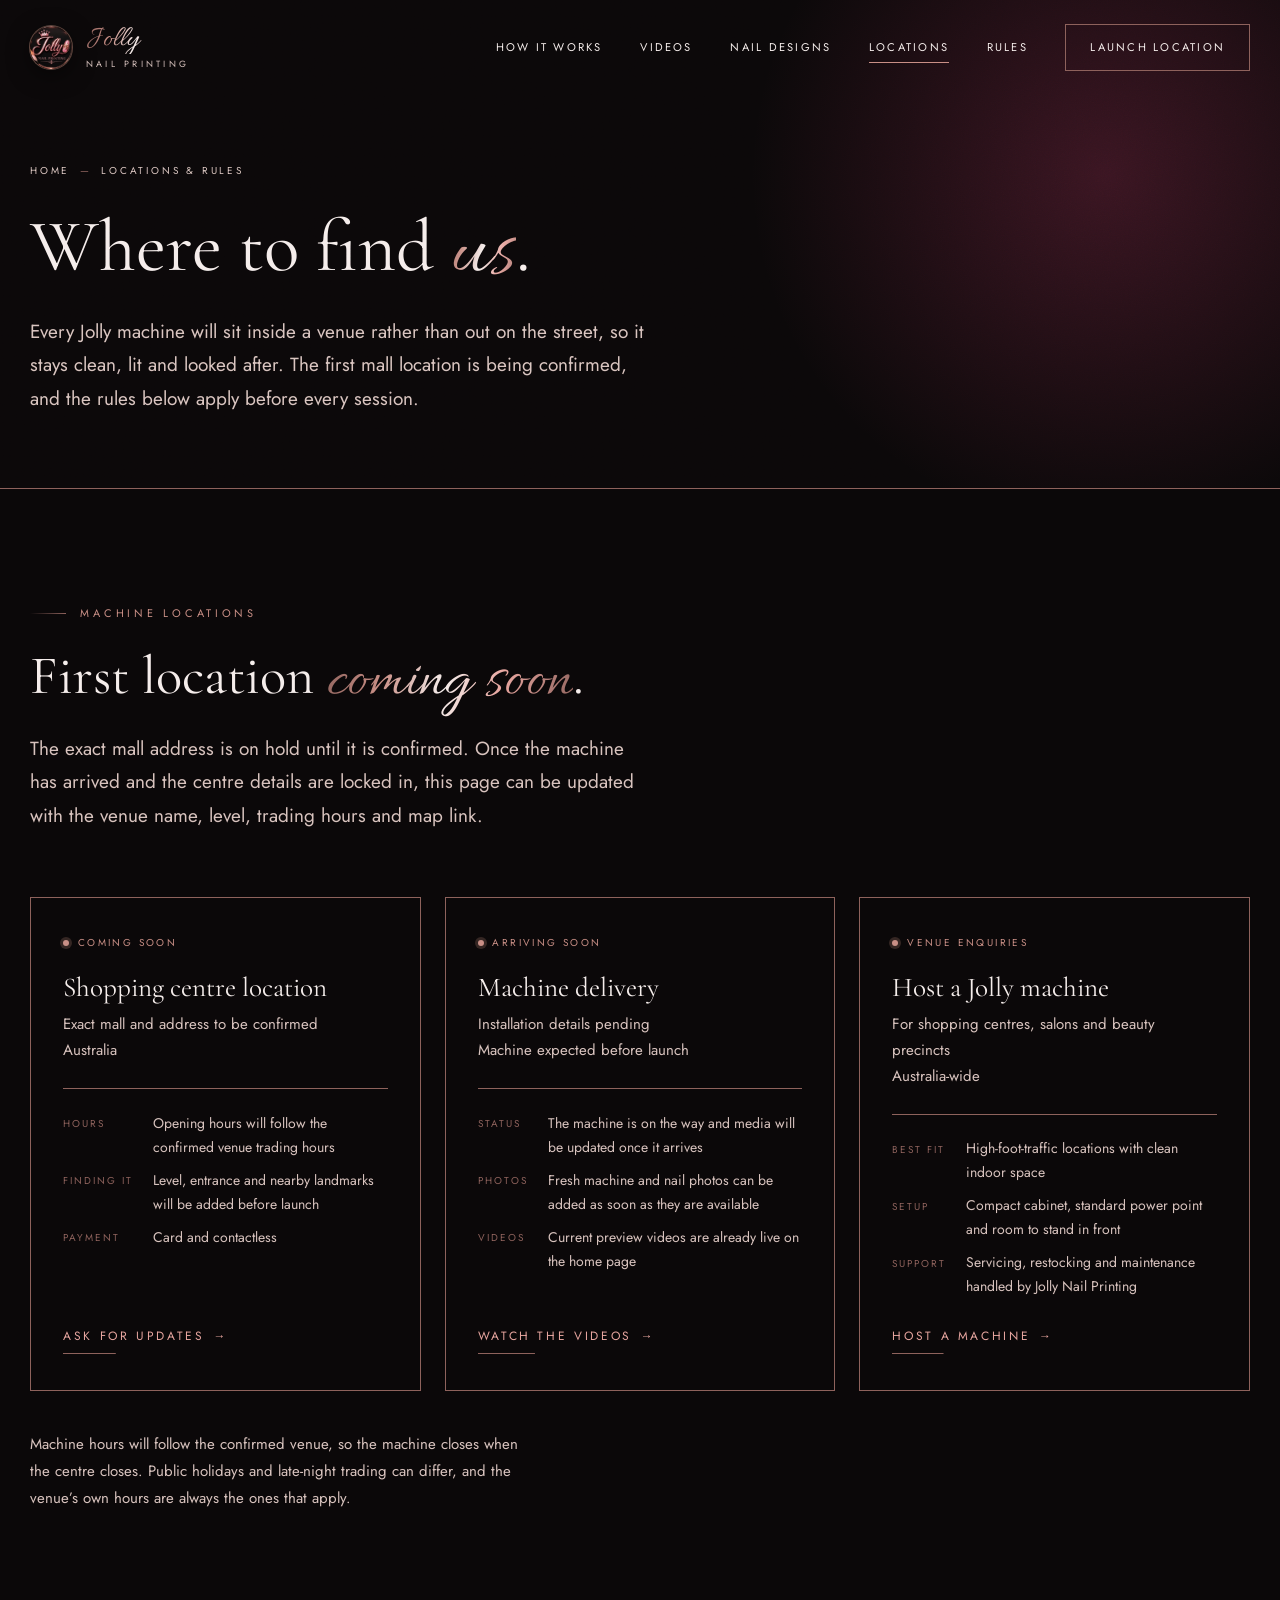
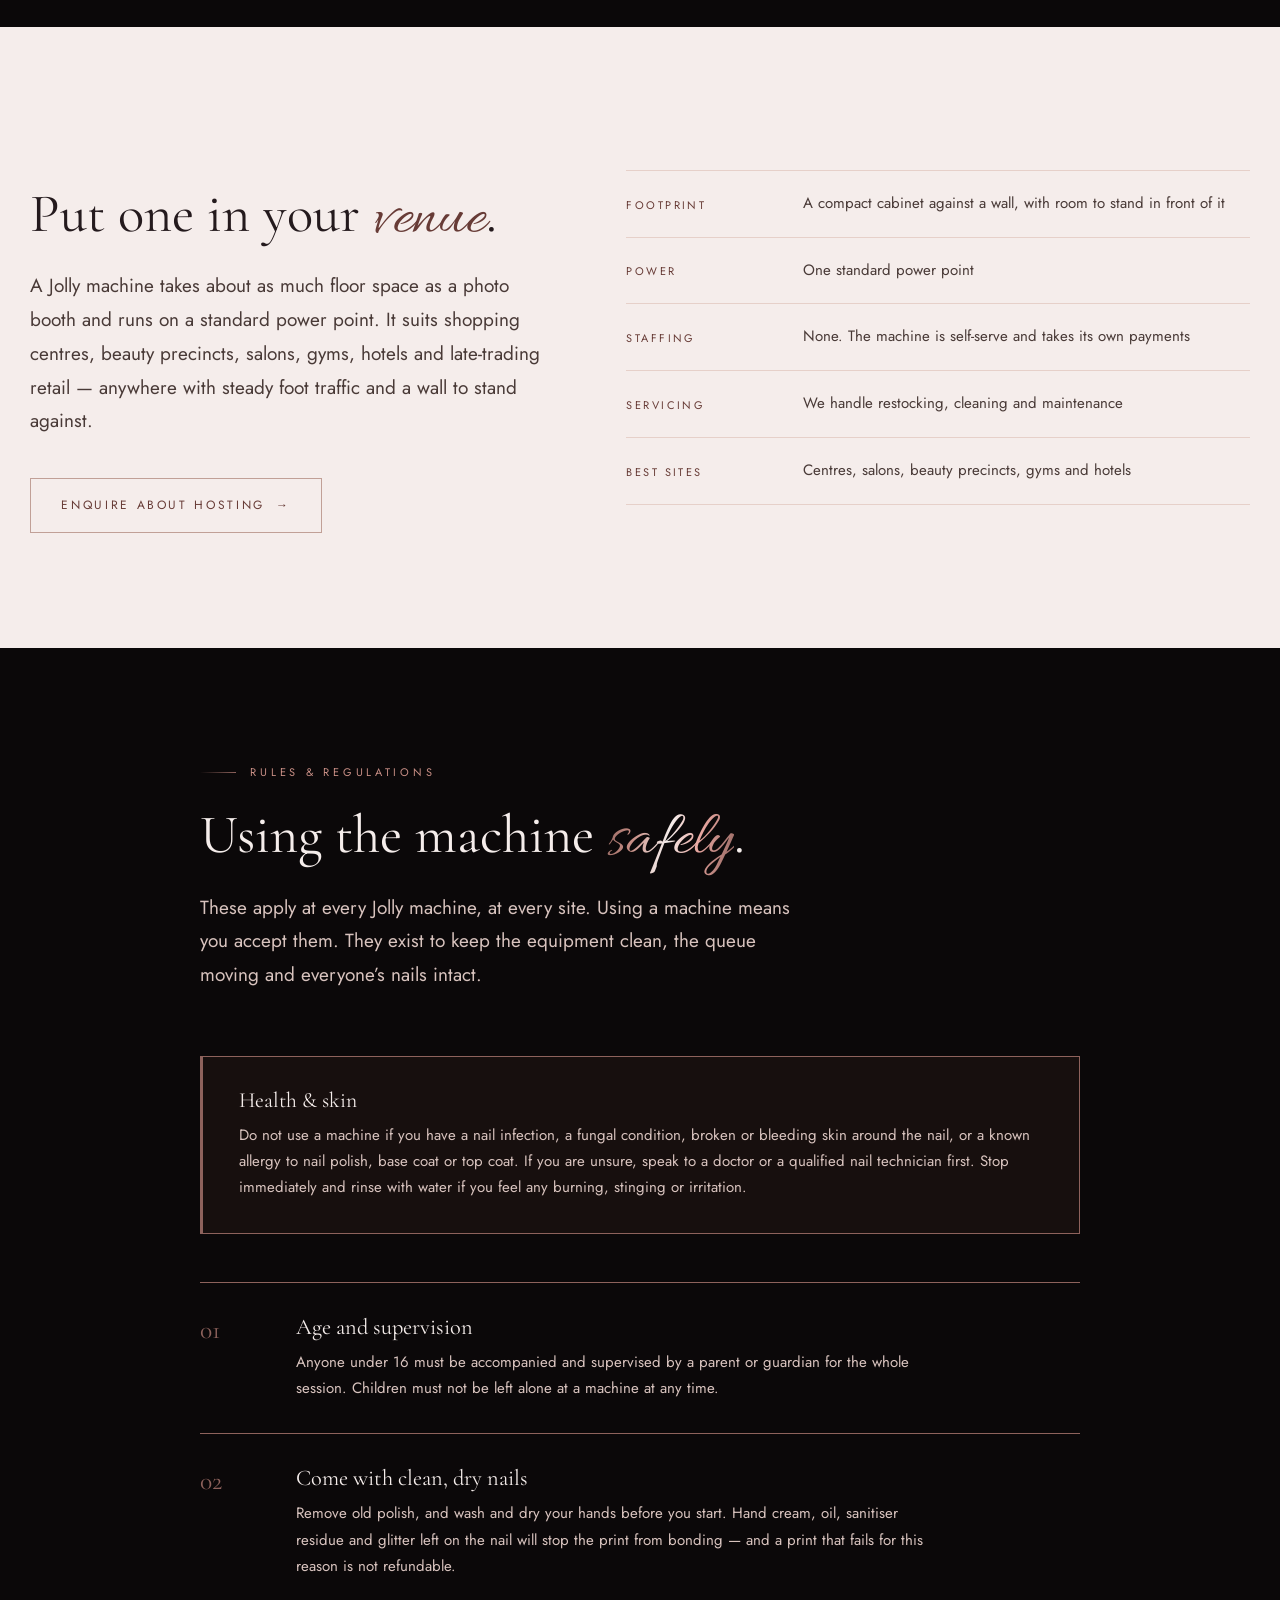
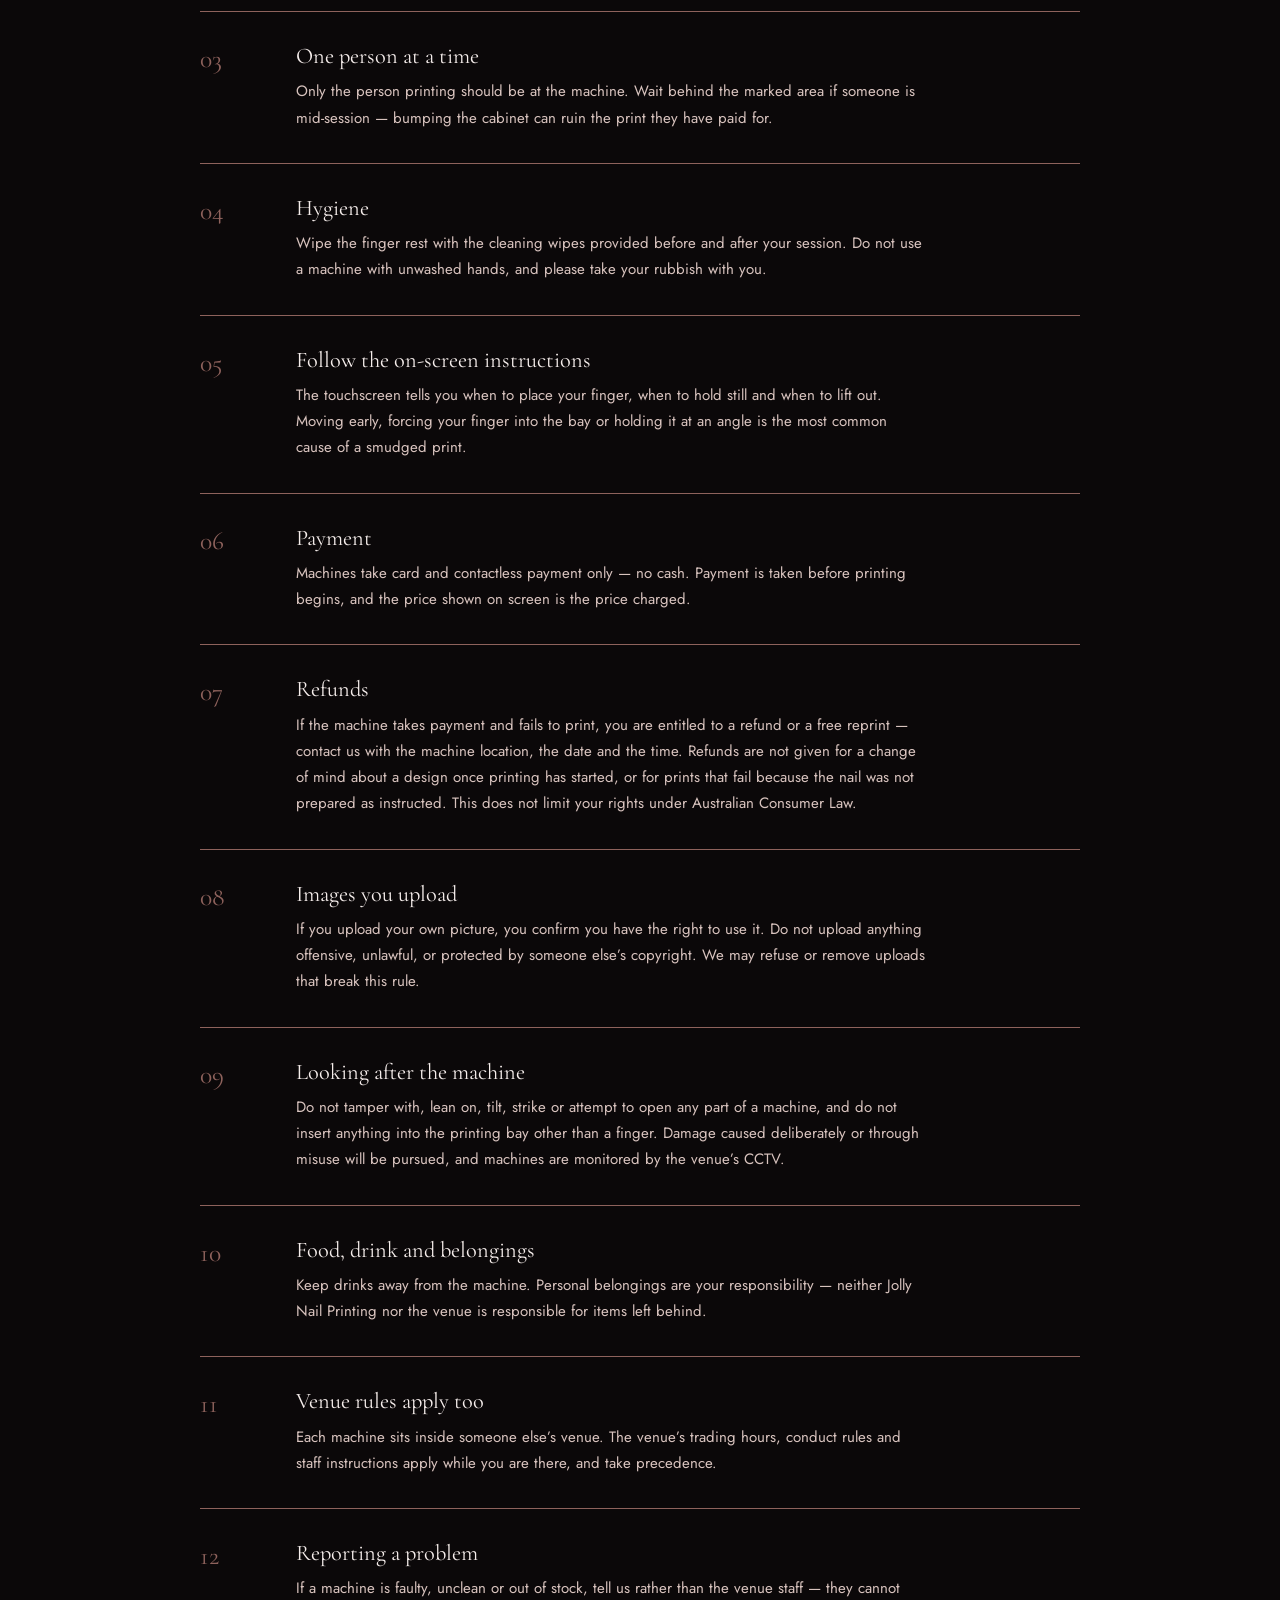
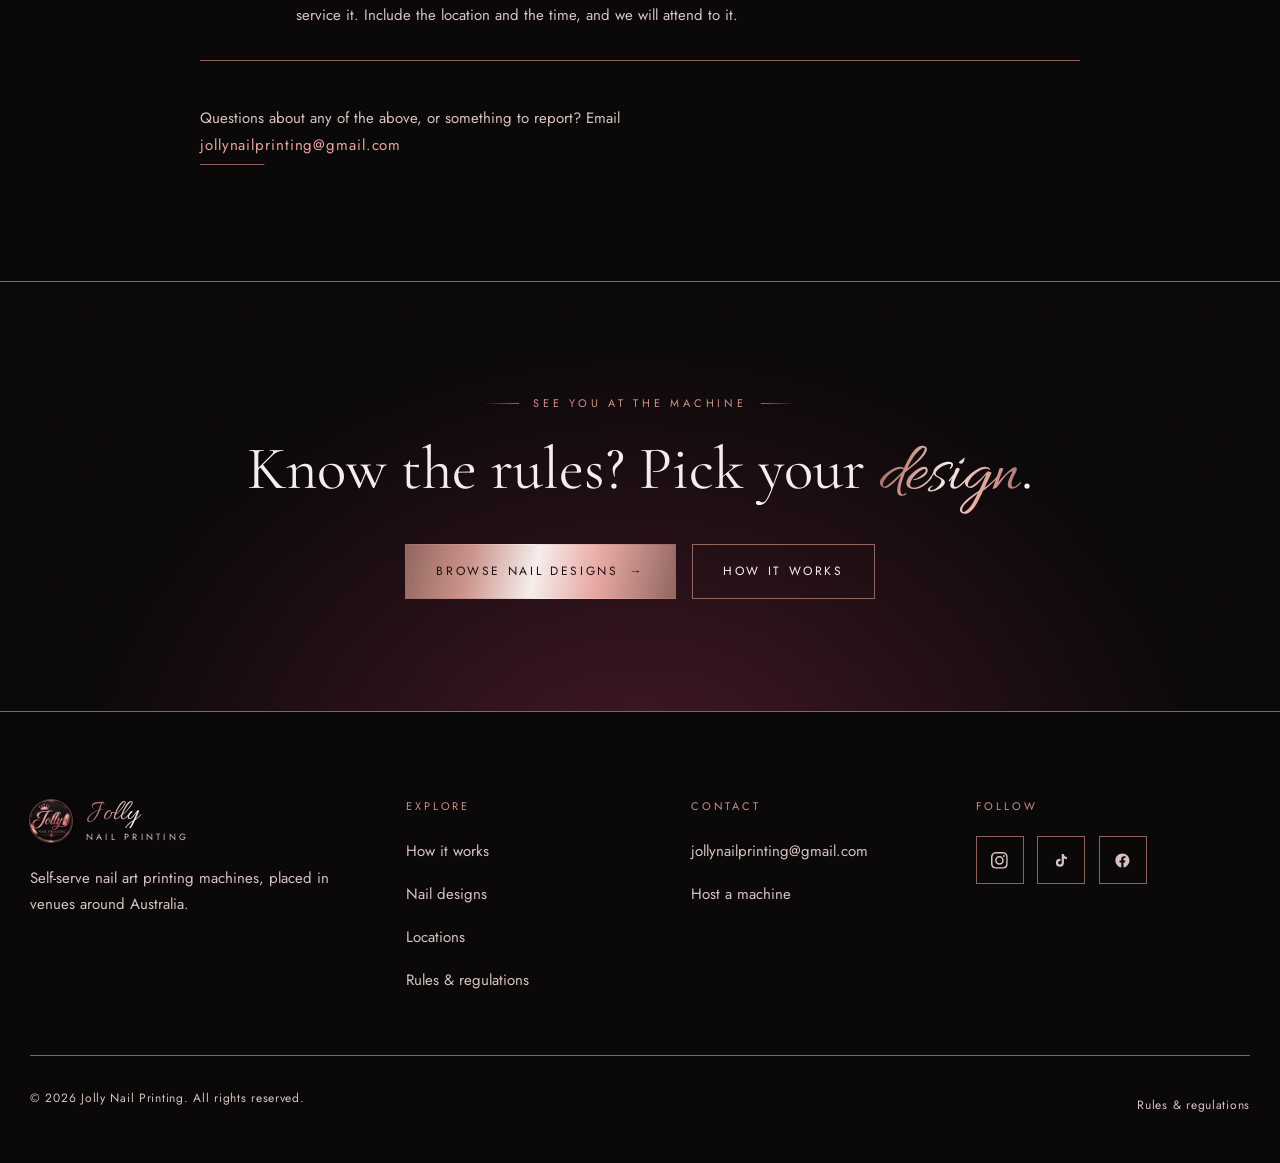
==== locations.html @ 6bbb818c "wewe" ====
<!DOCTYPE html>
<html lang="en-AU">
<head>
<meta charset="utf-8">
<meta name="viewport" content="width=device-width, initial-scale=1">
<title>Locations, Rules &amp; Regulations — Jolly Nail Printing</title>
<meta name="description" content="Where to find a Jolly Nail Printing machine, the trading hours at each site, how to put a machine in your venue, and the rules and regulations for using one.">
<link rel="canonical" href="https://jollynailprinting.com.au/locations.html">

<meta property="og:type" content="website">
<meta property="og:site_name" content="Jolly Nail Printing">
<meta property="og:title" content="Locations, Rules &amp; Regulations — Jolly Nail Printing">
<meta property="og:description" content="Follow the first Jolly Nail Printing machine launch, check location updates, and read the rules before your first session.">
<meta property="og:url" content="https://jollynailprinting.com.au/locations.html">
<meta property="og:image" content="https://jollynailprinting.com.au/assets/jolly-nail-printing-logo.jpg">
<meta name="twitter:card" content="summary_large_image">
<meta name="theme-color" content="#0b0809">

<link rel="icon" href="assets/favicon.png" type="image/png">
<link rel="apple-touch-icon" href="assets/icon-180.png">

<link rel="preconnect" href="https://fonts.googleapis.com">
<link rel="preconnect" href="https://fonts.gstatic.com" crossorigin>
<link href="https://fonts.googleapis.com/css2?family=Allura&family=Cormorant+Garamond:wght@300;400;500&family=Jost:wght@200;300;400&display=swap" rel="stylesheet">
<link rel="stylesheet" href="css/style.css">
</head>

<body>
<a class="skip" href="#main">Skip to content</a>

<svg width="0" height="0" style="position:absolute" aria-hidden="true" focusable="false">
  <symbol id="i-fb" viewBox="0 0 24 24"><path d="M22 12.06C22 6.5 17.52 2 12 2S2 6.5 2 12.06c0 5 3.66 9.15 8.44 9.94v-7.03H7.9v-2.9h2.54V9.85c0-2.52 1.5-3.91 3.77-3.91 1.09 0 2.24.2 2.24.2v2.46h-1.26c-1.24 0-1.63.78-1.63 1.57v1.89h2.78l-.45 2.9h-2.33V22c4.78-.79 8.44-4.93 8.44-9.94z"/></symbol>
  <symbol id="i-ig" viewBox="0 0 24 24"><path d="M12 2.16c3.2 0 3.58.01 4.85.07 1.17.05 1.8.25 2.23.41.56.22.96.48 1.38.9.42.42.68.82.9 1.38.16.43.36 1.06.41 2.23.06 1.27.07 1.65.07 4.85s-.01 3.58-.07 4.85c-.05 1.17-.25 1.8-.41 2.23-.22.56-.48.96-.9 1.38-.42.42-.82.68-1.38.9-.43.16-1.06.36-2.23.41-1.27.06-1.65.07-4.85.07s-3.58-.01-4.85-.07c-1.17-.05-1.8-.25-2.23-.41-.56-.22-.96-.48-1.38-.9-.42-.42-.68-.82-.9-1.38-.16-.43-.36-1.06-.41-2.23C2.17 15.58 2.16 15.2 2.16 12s.01-3.58.07-4.85c.05-1.17.25-1.8.41-2.23.22-.56.48-.96.9-1.38.42-.42.82-.68 1.38-.9.43-.16 1.06-.36 2.23-.41C8.42 2.17 8.8 2.16 12 2.16M12 0C8.74 0 8.33.01 7.05.07c-1.27.06-2.15.26-2.91.56-.79.3-1.46.72-2.12 1.39C1.35 2.68.93 3.35.63 4.14.33 4.9.13 5.78.07 7.05.01 8.33 0 8.74 0 12s.01 3.67.07 4.95c.06 1.27.26 2.15.56 2.91.3.79.72 1.46 1.39 2.12.66.66 1.33 1.08 2.12 1.39.76.3 1.64.5 2.91.56C8.33 23.99 8.74 24 12 24s3.67-.01 4.95-.07c1.27-.06 2.15-.26 2.91-.56.79-.3 1.46-.72 2.12-1.39.66-.66 1.08-1.33 1.39-2.12.3-.76.5-1.64.56-2.91.06-1.28.07-1.69.07-4.95s-.01-3.67-.07-4.95c-.06-1.27-.26-2.15-.56-2.91-.31-.79-.73-1.46-1.39-2.12-.66-.66-1.33-1.08-2.12-1.39-.76-.3-1.64-.5-2.91-.56C15.67.01 15.26 0 12 0z"/><path d="M12 5.84A6.16 6.16 0 1 0 18.16 12 6.16 6.16 0 0 0 12 5.84zM12 16a4 4 0 1 1 4-4 4 4 0 0 1-4 4z"/><circle cx="18.41" cy="5.59" r="1.44"/></symbol>
  <symbol id="i-tt" viewBox="0 0 24 24"><path d="M16.6 5.82A4.28 4.28 0 0 1 15.54 3h-3.09v12.4a2.59 2.59 0 1 1-2.59-2.68c.27 0 .53.04.77.12v-3.2a5.8 5.8 0 0 0-.77-.05 5.75 5.75 0 1 0 5.75 5.75V9.01a7.35 7.35 0 0 0 4.3 1.38V7.3a4.29 4.29 0 0 1-3.31-1.48z"/></symbol>
</svg>

<header class="site-header">
  <div class="shell">
    <a class="wordmark" href="index.html" aria-label="Jolly Nail Printing — home">
      <img class="wordmark__badge" src="assets/logo-badge.png" alt="" width="64" height="64">
      <span class="wordmark__type">
        <span class="wordmark__name">Jolly</span>
        <span class="wordmark__sub">Nail Printing</span>
      </span>
    </a>

    <button class="nav-toggle" type="button" aria-label="Menu" aria-expanded="false" aria-controls="primary-nav">
      <span></span>
    </button>

    <nav class="nav" id="primary-nav" aria-label="Primary">
      <a href="index.html#how-it-works">How It Works</a>
      <a href="index.html#videos">Videos</a>
      <a href="nails.html">Nail Designs</a>
      <a href="locations.html" aria-current="page">Locations</a>
      <a href="locations.html#rules">Rules</a>
      <a class="btn" href="#machines"><span>Launch location</span></a>
    </nav>
  </div>
</header>

<main id="main">

  <section class="page-head grain">
    <div class="shell">
      <p class="crumbs" data-reveal><a href="index.html">Home</a><span>&mdash;</span>Locations &amp; rules</p>
      <h1 data-reveal>Where to find <em>us</em>.</h1>
      <p class="lede" data-reveal>
        Every Jolly machine will sit inside a venue rather than out on the street, so it stays
        clean, lit and looked after. The first mall location is being confirmed, and the rules
        below apply before every session.
      </p>
    </div>
  </section>

  <!-- ========================================================== machines -->
  <section class="section" id="machines">
    <div class="shell">
      <div class="section__head" data-reveal>
        <p class="eyebrow">Machine locations</p>
        <h2 class="section__title">First location <em>coming soon</em>.</h2>
        <p class="lede">
          The exact mall address is on hold until it is confirmed. Once the machine has arrived
          and the centre details are locked in, this page can be updated with the venue name,
          level, trading hours and map link.
        </p>
      </div>

      <div class="venues" data-reveal-group>

        <article class="venue" data-reveal>
          <span class="venue__status venue__status--soon">Coming soon</span>
          <h3>Shopping centre location</h3>
          <address>Exact mall and address to be confirmed<br>Australia</address>
          <dl>
            <dt>Hours</dt><dd>Opening hours will follow the confirmed venue trading hours</dd>
            <dt>Finding it</dt><dd>Level, entrance and nearby landmarks will be added before launch</dd>
            <dt>Payment</dt><dd>Card and contactless</dd>
          </dl>
          <a class="link" href="mailto:jollynailprinting@gmail.com?subject=Jolly%20Nail%20Printing%20location%20updates">
            <span>Ask for updates</span> <span class="btn-arrow" aria-hidden="true">&rarr;</span>
          </a>
        </article>

        <article class="venue" data-reveal>
          <span class="venue__status venue__status--soon">Arriving soon</span>
          <h3>Machine delivery</h3>
          <address>Installation details pending<br>Machine expected before launch</address>
          <dl>
            <dt>Status</dt><dd>The machine is on the way and media will be updated once it arrives</dd>
            <dt>Photos</dt><dd>Fresh machine and nail photos can be added as soon as they are available</dd>
            <dt>Videos</dt><dd>Current preview videos are already live on the home page</dd>
          </dl>
          <a class="link" href="index.html#videos">
            <span>Watch the videos</span> <span class="btn-arrow" aria-hidden="true">&rarr;</span>
          </a>
        </article>

        <article class="venue" data-reveal>
          <span class="venue__status venue__status--soon">Venue enquiries</span>
          <h3>Host a Jolly machine</h3>
          <address>For shopping centres, salons and beauty precincts<br>Australia-wide</address>
          <dl>
            <dt>Best fit</dt><dd>High-foot-traffic locations with clean indoor space</dd>
            <dt>Setup</dt><dd>Compact cabinet, standard power point and room to stand in front</dd>
            <dt>Support</dt><dd>Servicing, restocking and maintenance handled by Jolly Nail Printing</dd>
          </dl>
          <a class="link" href="#host">
            <span>Host a machine</span> <span class="btn-arrow" aria-hidden="true">&rarr;</span>
          </a>
        </article>

      </div>

      <p class="lede" data-reveal style="margin-top:2.5rem;font-size:.9375rem">
        Machine hours will follow the confirmed venue, so the machine closes when the centre closes.
        Public holidays and late-night trading can differ, and the venue&rsquo;s own hours are always the
        ones that apply.
      </p>
    </div>
  </section>

  <!-- =============================================================== host -->
  <section class="section section--light on-light" id="host">
    <div class="shell">
      <div class="split">
        <div>
          <p class="eyebrow" data-reveal>Host a machine</p>
          <h2 class="section__title" data-reveal>Put one in your <em>venue</em>.</h2>
          <p class="lede" data-reveal>
            A Jolly machine takes about as much floor space as a photo booth and runs on a
            standard power point. It suits shopping centres, beauty precincts, salons, gyms,
            hotels and late-trading retail — anywhere with steady foot traffic and a wall to
            stand against.
          </p>
          <div class="hero__actions" data-reveal>
            <a class="btn" href="mailto:jollynailprinting@gmail.com?subject=Hosting%20a%20Jolly%20machine">
              <span>Enquire about hosting</span> <span class="btn-arrow" aria-hidden="true">&rarr;</span>
            </a>
          </div>
        </div>

        <div class="split__media">
          <ul class="specs" data-reveal>
            <li><span class="specs__key">Footprint</span><span class="specs__val">A compact cabinet against a wall, with room to stand in front of it</span></li>
            <li><span class="specs__key">Power</span><span class="specs__val">One standard power point</span></li>
            <li><span class="specs__key">Staffing</span><span class="specs__val">None. The machine is self-serve and takes its own payments</span></li>
            <li><span class="specs__key">Servicing</span><span class="specs__val">We handle restocking, cleaning and maintenance</span></li>
            <li><span class="specs__key">Best sites</span><span class="specs__val">Centres, salons, beauty precincts, gyms and hotels</span></li>
          </ul>
        </div>
      </div>
    </div>
  </section>

  <!-- ============================================================== rules -->
  <section class="section" id="rules">
    <div class="shell shell--narrow">
      <div class="section__head" data-reveal>
        <p class="eyebrow">Rules &amp; regulations</p>
        <h2 class="section__title">Using the machine <em>safely</em>.</h2>
        <p class="lede">
          These apply at every Jolly machine, at every site. Using a machine means you accept
          them. They exist to keep the equipment clean, the queue moving and everyone&rsquo;s
          nails intact.
        </p>
      </div>

      <div class="notice" data-reveal style="margin-bottom:3rem">
        <h3>Health &amp; skin</h3>
        <p>
          Do not use a machine if you have a nail infection, a fungal condition, broken or bleeding
          skin around the nail, or a known allergy to nail polish, base coat or top coat. If you
          are unsure, speak to a doctor or a qualified nail technician first. Stop immediately and
          rinse with water if you feel any burning, stinging or irritation.
        </p>
      </div>

      <ol class="rules" data-reveal-group>
        <li data-reveal>
          <div>
            <h3>Age and supervision</h3>
            <p>
              Anyone under 16 must be accompanied and supervised by a parent or guardian for the
              whole session. Children must not be left alone at a machine at any time.
            </p>
          </div>
        </li>
        <li data-reveal>
          <div>
            <h3>Come with clean, dry nails</h3>
            <p>
              Remove old polish, and wash and dry your hands before you start. Hand cream, oil,
              sanitiser residue and glitter left on the nail will stop the print from bonding — and
              a print that fails for this reason is not refundable.
            </p>
          </div>
        </li>
        <li data-reveal>
          <div>
            <h3>One person at a time</h3>
            <p>
              Only the person printing should be at the machine. Wait behind the marked area if
              someone is mid-session — bumping the cabinet can ruin the print they have paid for.
            </p>
          </div>
        </li>
        <li data-reveal>
          <div>
            <h3>Hygiene</h3>
            <p>
              Wipe the finger rest with the cleaning wipes provided before and after your session.
              Do not use a machine with unwashed hands, and please take your rubbish with you.
            </p>
          </div>
        </li>
        <li data-reveal>
          <div>
            <h3>Follow the on-screen instructions</h3>
            <p>
              The touchscreen tells you when to place your finger, when to hold still and when to
              lift out. Moving early, forcing your finger into the bay or holding it at an angle is
              the most common cause of a smudged print.
            </p>
          </div>
        </li>
        <li data-reveal>
          <div>
            <h3>Payment</h3>
            <p>
              Machines take card and contactless payment only — no cash. Payment is taken before
              printing begins, and the price shown on screen is the price charged.
            </p>
          </div>
        </li>
        <li data-reveal>
          <div>
            <h3>Refunds</h3>
            <p>
              If the machine takes payment and fails to print, you are entitled to a refund or a
              free reprint — contact us with the machine location, the date and the time. Refunds
              are not given for a change of mind about a design once printing has started, or for
              prints that fail because the nail was not prepared as instructed. This does not
              limit your rights under Australian Consumer Law.
            </p>
          </div>
        </li>
        <li data-reveal>
          <div>
            <h3>Images you upload</h3>
            <p>
              If you upload your own picture, you confirm you have the right to use it. Do not
              upload anything offensive, unlawful, or protected by someone else&rsquo;s copyright.
              We may refuse or remove uploads that break this rule.
            </p>
          </div>
        </li>
        <li data-reveal>
          <div>
            <h3>Looking after the machine</h3>
            <p>
              Do not tamper with, lean on, tilt, strike or attempt to open any part of a machine,
              and do not insert anything into the printing bay other than a finger. Damage caused
              deliberately or through misuse will be pursued, and machines are monitored by the
              venue&rsquo;s CCTV.
            </p>
          </div>
        </li>
        <li data-reveal>
          <div>
            <h3>Food, drink and belongings</h3>
            <p>
              Keep drinks away from the machine. Personal belongings are your responsibility —
              neither Jolly Nail Printing nor the venue is responsible for items left behind.
            </p>
          </div>
        </li>
        <li data-reveal>
          <div>
            <h3>Venue rules apply too</h3>
            <p>
              Each machine sits inside someone else&rsquo;s venue. The venue&rsquo;s trading hours,
              conduct rules and staff instructions apply while you are there, and take precedence.
            </p>
          </div>
        </li>
        <li data-reveal>
          <div>
            <h3>Reporting a problem</h3>
            <p>
              If a machine is faulty, unclean or out of stock, tell us rather than the venue staff —
              they cannot service it. Include the location and the time, and we will attend to it.
            </p>
          </div>
        </li>
      </ol>

      <p class="lede" data-reveal style="margin-top:2.75rem;font-size:.9375rem">
        Questions about any of the above, or something to report?
        Email <a class="link" href="mailto:jollynailprinting@gmail.com" style="letter-spacing:.06em;text-transform:none;font-size:1em">jollynailprinting@gmail.com</a>
      </p>
    </div>
  </section>

  <!-- ================================================================ cta -->
  <section class="cta grain">
    <div class="shell shell--narrow">
      <p class="eyebrow eyebrow--center" data-reveal>See you at the machine</p>
      <h2 class="cta__title" data-reveal>Know the rules? Pick your <em class="gold-text" style="font-family:'Allura',cursive;font-style:normal;font-size:1.15em;line-height:.8">design</em>.</h2>
      <div class="cta__actions" data-reveal>
        <a class="btn btn--solid" href="nails.html"><span>Browse nail designs</span> <span class="btn-arrow" aria-hidden="true">&rarr;</span></a>
        <a class="btn" href="index.html#how-it-works"><span>How it works</span></a>
      </div>
    </div>
  </section>

</main>

<footer class="site-footer">
  <div class="shell">
    <div class="footer__grid">
      <div class="footer__about">
        <a class="wordmark" href="index.html" aria-label="Jolly Nail Printing — home">
          <img class="wordmark__badge" src="assets/logo-badge.png" alt="" width="64" height="64">
          <span class="wordmark__type">
            <span class="wordmark__name">Jolly</span>
            <span class="wordmark__sub">Nail Printing</span>
          </span>
        </a>
        <p>Self-serve nail art printing machines, placed in venues around Australia.</p>
      </div>

      <div>
        <h4>Explore</h4>
        <ul>
          <li><a href="index.html#how-it-works">How it works</a></li>
          <li><a href="nails.html">Nail designs</a></li>
          <li><a href="locations.html">Locations</a></li>
          <li><a href="locations.html#rules">Rules &amp; regulations</a></li>
        </ul>
      </div>

      <div>
        <h4>Contact</h4>
        <ul>
          <li><a href="mailto:jollynailprinting@gmail.com">jollynailprinting@gmail.com</a></li>
          <li><a href="locations.html#host">Host a machine</a></li>
        </ul>
      </div>

      <div>
        <h4>Follow</h4>
        <div class="social">
          <a href="mailto:jollynailprinting@gmail.com?subject=Jolly%20Nail%20Printing%20social%20links" aria-label="Instagram profile coming soon"><svg aria-hidden="true"><use href="#i-ig"></use></svg></a>
          <a href="mailto:jollynailprinting@gmail.com?subject=Jolly%20Nail%20Printing%20social%20links" aria-label="TikTok profile coming soon"><svg aria-hidden="true"><use href="#i-tt"></use></svg></a>
          <a href="mailto:jollynailprinting@gmail.com?subject=Jolly%20Nail%20Printing%20social%20links" aria-label="Facebook profile coming soon"><svg aria-hidden="true"><use href="#i-fb"></use></svg></a>
        </div>
      </div>
    </div>

    <div class="footer__bottom">
      <p>&copy; <span id="year">2026</span> Jolly Nail Printing. All rights reserved.</p>
      <p><a href="locations.html#rules">Rules &amp; regulations</a></p>
    </div>
  </div>
</footer>

<script src="js/main.js" defer></script>
<script>document.getElementById('year').textContent = new Date().getFullYear();</script>
</body>
</html>
---- css/style.css ----
/* ==========================================================================
   Jolly Nail Printing — jollynailprinting.com.au
   Palette and type taken from the brand mark: black lacquer, rose gold,
   blush pink.
   ========================================================================== */

:root{
  /* Surfaces */
  --ink:            #0B0809;
  --ink-raised:     #171112;
  --ink-line:       #8E625C;
  --cream:          #F5EDEB;
  --cream-2:        #ead8d4;

  /* Rose gold */
  --rose-100:       #F5EDEB;
  --rose-200:       #E8A6A0;
  --rose-300:       #C98F86;
  --rose:           #C98F86;
  --rose-deep:      #8E625C;
  --rose-shadow:    #673b36;

  /* Brand pink */
  --pink:           #E8A6A0;
  --pink-soft:      #F5EDEB;
  --pink-hot:       #C98F86;

  /* Text */
  --text-on-dark:   #F5EDEB;
  --muted-on-dark:  #d8c3be;
  --text-on-light:  #241a1d;
  --muted-on-light: #493a37;

  --shell:          min(1220px, 100% - 2.75rem);
  --gold-gradient:  linear-gradient(103deg,#8E625C 0%,#C98F86 24%,#F5EDEB 48%,#E8A6A0 70%,#8E625C 100%);

  --ease:           cubic-bezier(.22,.61,.36,1);
}

/* --------------------------------------------------------------- reset -- */

*,*::before,*::after{box-sizing:border-box;}
html{-webkit-text-size-adjust:100%;scroll-behavior:smooth;}
@media (prefers-reduced-motion:reduce){html{scroll-behavior:auto;}}

body{
  margin:0;
  background:var(--ink);
  color:var(--text-on-dark);
  font-family:"Jost",-apple-system,BlinkMacSystemFont,"Segoe UI",sans-serif;
  font-size:1.0625rem;
  line-height:1.72;
  font-weight:400;
  letter-spacing:0;
  -webkit-font-smoothing:antialiased;
  overflow-x:hidden;
}
body.nav-open{overflow:hidden;}

img{max-width:100%;height:auto;display:block;}
a{color:inherit;text-decoration:none;}
h1,h2,h3,h4{
  font-family:"Cormorant Garamond",Georgia,"Times New Roman",serif;
  font-weight:400;
  line-height:1.1;
  letter-spacing:0;
  margin:0;
}
p{margin:0 0 1.15em;}
p:last-child{margin-bottom:0;}
ul,ol{margin:0;padding:0;list-style:none;}

::selection{background:var(--rose-deep);color:#fff;}

:focus-visible{
  outline:2px solid var(--rose-200);
  outline-offset:3px;
  border-radius:2px;
}

/* ------------------------------------------------------------ utilities -- */

.shell{width:var(--shell);margin-inline:auto;}
.shell--narrow{width:min(880px,100% - 2.75rem);}

.skip{
  position:absolute;left:-9999px;top:0;z-index:200;
  background:var(--rose-100);color:var(--ink);
  padding:.85rem 1.4rem;font-size:.8rem;letter-spacing:.18em;text-transform:uppercase;
}
.skip:focus{left:1rem;top:1rem;}

.sr-only{
  position:absolute;width:1px;height:1px;padding:0;margin:-1px;
  overflow:hidden;clip:rect(0 0 0 0);white-space:nowrap;border:0;
}

/* Small letterspaced label that opens most sections. */
.eyebrow{
  display:flex;align-items:center;gap:.9rem;
  font-size:.6875rem;
  letter-spacing:.34em;
  text-transform:uppercase;
  font-weight:400;
  color:var(--rose-300);
  margin:0 0 1.5rem;
}
.eyebrow::before{
  content:"";width:2.25rem;height:1px;flex:none;
  background:linear-gradient(90deg,transparent,var(--rose-deep));
}
.eyebrow--center{justify-content:center;}
.eyebrow--center::after{
  content:"";width:2.25rem;height:1px;flex:none;
  background:linear-gradient(90deg,var(--rose-deep),transparent);
}

.gold-text{
  background:var(--gold-gradient);
  -webkit-background-clip:text;background-clip:text;
  color:transparent;
}

.lede{
  font-size:clamp(1.0625rem,1.55vw,1.1875rem);
  line-height:1.78;
  color:var(--muted-on-dark);
  max-width:56ch;
}
.on-light .lede{color:var(--muted-on-light);}

.rule{
  height:1px;border:0;margin:0;
  background:linear-gradient(90deg,transparent,var(--ink-line) 12%,var(--ink-line) 88%,transparent);
}
.on-light .rule{
  background:linear-gradient(90deg,transparent,rgba(179,112,92,.24) 12%,rgba(179,112,92,.24) 88%,transparent);
}

/* Ornamental divider echoing the fleuron under the logo wordmark. */
.fleuron{
  display:flex;align-items:center;justify-content:center;gap:.75rem;
  margin:0;
}
.fleuron::before,.fleuron::after{
  content:"";height:1px;width:min(140px,18vw);
  background:linear-gradient(90deg,transparent,var(--rose-deep));
}
.fleuron::after{background:linear-gradient(90deg,var(--rose-deep),transparent);}
.fleuron span{
  width:6px;height:6px;transform:rotate(45deg);
  background:var(--rose);
}

/* --------------------------------------------------------------- buttons -- */

.btn{
  --btn-bg:transparent;
  display:inline-flex;align-items:center;gap:.7rem;
  padding:1rem 1.9rem;
  font-size:.75rem;letter-spacing:.22em;text-transform:uppercase;font-weight:400;
  border:1px solid var(--rose-deep);
  background:var(--btn-bg);
  color:var(--rose-100);
  position:relative;overflow:hidden;
  transition:color .45s var(--ease),border-color .45s var(--ease);
  cursor:pointer;
}
.btn::after{
  content:"";position:absolute;inset:0;z-index:-0;
  background:var(--gold-gradient);
  transform:translateY(101%);
  transition:transform .5s var(--ease);
}
.btn > *{position:relative;z-index:1;}
.btn:hover,.btn:focus-visible{color:#1a0f0c;border-color:var(--rose-200);}
.btn:hover::after,.btn:focus-visible::after{transform:translateY(0);}

.btn--solid{
  border-color:transparent;
  color:#1a0f0c;
  background:var(--gold-gradient);
}
.btn--solid::after{background:var(--ink);transform:translateY(101%);}
.btn--solid:hover,.btn--solid:focus-visible{color:var(--rose-100);border-color:var(--rose-deep);}

.on-light .btn{border-color:rgba(142,84,69,.5);color:var(--rose-shadow);}
.on-light .btn:hover,.on-light .btn:focus-visible{color:#1a0f0c;}

.btn-arrow{
  display:inline-block;
  transition:transform .4s var(--ease);
}
.btn:hover .btn-arrow{transform:translateX(4px);}

/* Quiet inline link with an underline that draws in. */
.link{
  display:inline-flex;align-items:center;gap:.55rem;
  font-size:.75rem;letter-spacing:.22em;text-transform:uppercase;
  color:var(--rose-200);
  padding-bottom:.45rem;
  position:relative;
}
.link::after{
  content:"";position:absolute;left:0;bottom:0;height:1px;width:100%;
  background:var(--rose-deep);
  transform-origin:left;transform:scaleX(.32);
  transition:transform .5s var(--ease);
}
.link:hover::after,.link:focus-visible::after{transform:scaleX(1);}
.on-light .link{color:var(--rose-shadow);}

/* ---------------------------------------------------------------- header -- */

.site-header{
  position:fixed;inset:0 0 auto;z-index:90;
  padding:1.5rem 0;
  transition:padding .5s var(--ease),background-color .5s var(--ease),box-shadow .5s var(--ease);
}
.site-header::before{
  content:"";position:absolute;inset:0;z-index:-1;
  background:rgba(11,8,9,.9);
  backdrop-filter:blur(14px);-webkit-backdrop-filter:blur(14px);
  border-bottom:1px solid var(--ink-line);
  opacity:0;transition:opacity .5s var(--ease);
}
.site-header.is-stuck{padding:.9rem 0;}
.site-header.is-stuck::before{opacity:1;}

.site-header .shell{
  display:flex;align-items:center;justify-content:space-between;gap:2rem;
}

/* Wordmark — set in type rather than a flattened image so it stays crisp. */
.wordmark{display:flex;align-items:center;gap:.85rem;}
.wordmark__badge{
  width:2.65rem;height:2.65rem;flex:none;border-radius:50%;
  box-shadow:0 0 0 1px rgba(217,160,140,.4),0 6px 22px rgba(0,0,0,.5);
  transition:width .5s var(--ease),height .5s var(--ease);
}
.is-stuck .wordmark__badge{width:2.3rem;height:2.3rem;}
.wordmark__type{display:flex;flex-direction:column;line-height:1;}
.wordmark__name{
  font-family:"Allura",cursive;
  font-size:1.85rem;
  line-height:.9;
  padding-right:.12em;
  background:var(--gold-gradient);
  -webkit-background-clip:text;background-clip:text;color:transparent;
}
.wordmark__sub{
  font-size:.5625rem;letter-spacing:.36em;text-transform:uppercase;
  color:var(--muted-on-dark);margin-top:.3rem;
}

.nav{display:flex;align-items:center;gap:2.35rem;}
.nav a{
  font-size:.7rem;letter-spacing:.2em;text-transform:uppercase;
  color:var(--text-on-dark);
  position:relative;padding:.35rem 0;
  transition:color .35s var(--ease);
}
.nav a::after{
  content:"";position:absolute;left:0;right:0;bottom:0;height:1px;
  background:var(--rose);
  transform:scaleX(0);transform-origin:right;
  transition:transform .45s var(--ease);
}
.nav a:hover,.nav a:focus-visible,.nav a[aria-current="page"]{color:var(--rose-100);}
.nav a:hover::after,.nav a:focus-visible::after,.nav a[aria-current="page"]::after{
  transform:scaleX(1);transform-origin:left;
}
.nav .btn{padding:.8rem 1.5rem;}
.nav .btn::after{display:none;}

.nav-toggle{
  display:none;
  width:2.9rem;height:2.9rem;
  border:1px solid var(--ink-line);background:transparent;
  padding:0;cursor:pointer;
  align-items:center;justify-content:center;
}
.nav-toggle span{
  display:block;width:1.15rem;height:1px;background:var(--rose-100);
  position:relative;
  transition:background-color .3s var(--ease);
}
.nav-toggle span::before,.nav-toggle span::after{
  content:"";position:absolute;left:0;width:1.15rem;height:1px;background:var(--rose-100);
  transition:transform .45s var(--ease),top .3s var(--ease);
}
.nav-toggle span::before{top:-.36rem;}
.nav-toggle span::after{top:.36rem;}
.nav-open .nav-toggle span{background:transparent;}
.nav-open .nav-toggle span::before{top:0;transform:rotate(45deg);}
.nav-open .nav-toggle span::after{top:0;transform:rotate(-45deg);}

@media (max-width:900px){
  .nav-toggle{display:inline-flex;}
  .nav{
    position:fixed;inset:0;z-index:-1;
    flex-direction:column;align-items:flex-start;justify-content:center;
    gap:0;
    padding:6rem 2.25rem 3rem;
    background:var(--ink);
    clip-path:inset(0 0 100% 0);
    transition:clip-path .7s var(--ease);
    overflow-y:auto;
  }
  .nav-open .nav{clip-path:inset(0 0 0 0);}
  .nav a{
    font-size:1.05rem;letter-spacing:.14em;
    width:100%;padding:1.15rem 0;
    border-bottom:1px solid var(--ink-line);
    opacity:0;transform:translateY(12px);
  }
  .nav a::after{display:none;}
  .nav-open .nav a{
    opacity:1;transform:none;
    transition:opacity .5s var(--ease) var(--d,0s),transform .5s var(--ease) var(--d,0s);
  }
  .nav .btn{
    margin-top:2rem;border-bottom:1px solid var(--rose-deep);
    justify-content:center;width:100%;
    font-size:.75rem;letter-spacing:.22em;
  }
}

/* ------------------------------------------------------------------ hero -- */

.hero{
  position:relative;
  padding:clamp(8.5rem,17vh,11.5rem) 0 clamp(4.5rem,9vw,7rem);
  overflow:hidden;
}
/* Soft rose bloom behind the mark, plus a fine grain so the black reads as
   lacquer rather than flat #000. */
.hero::before{
  content:"";position:absolute;z-index:0;
  width:min(920px,105vw);aspect-ratio:1;
  right:-14%;top:-16%;
  background:radial-gradient(circle,rgba(207,63,112,.3) 0%,rgba(179,112,92,.12) 42%,transparent 68%);
  filter:blur(10px);
  pointer-events:none;
}
.grain::after{
  content:"";position:absolute;inset:0;z-index:1;pointer-events:none;
  opacity:.32;mix-blend-mode:overlay;
  background-image:url("data:image/svg+xml,%3Csvg xmlns='http://www.w3.org/2000/svg' width='160' height='160'%3E%3Cfilter id='n'%3E%3CfeTurbulence type='fractalNoise' baseFrequency='.85' numOctaves='3'/%3E%3C/filter%3E%3Crect width='160' height='160' filter='url(%23n)' opacity='.5'/%3E%3C/svg%3E");
}

.hero .shell{position:relative;z-index:2;}
.hero__grid{
  display:grid;
  grid-template-columns:1.05fr .95fr;
  gap:clamp(2.5rem,6vw,5.5rem);
  align-items:center;
}
.hero__title{
  font-size:clamp(2.9rem,7.2vw,5.4rem);
  line-height:1.03;
  margin-bottom:1.75rem;
}
.hero__title em{
  font-family:"Allura",cursive;
  font-style:normal;
  font-size:1.22em;
  line-height:.8;
  padding-right:.08em;
  background:var(--gold-gradient);
  -webkit-background-clip:text;background-clip:text;color:transparent;
}
.hero__actions{
  display:flex;flex-wrap:wrap;gap:1rem;
  margin-top:2.5rem;
}

/* The brand image, framed like a plate in a lookbook. */
.hero__plate{
  position:relative;
  padding:.6rem;
  border:1px solid var(--ink-line);
}
.hero__plate::before{
  content:"";position:absolute;inset:-1px;
  background:var(--gold-gradient);
  opacity:.9;
  z-index:-1;
}
.hero__plate img{
  width:100%;
  filter:saturate(1.02) contrast(1.02);
}
.hero__plate figcaption{
  position:absolute;left:1.6rem;bottom:1.6rem;
  font-size:.625rem;letter-spacing:.3em;text-transform:uppercase;
  color:rgba(255,255,255,.82);
  text-shadow:0 1px 12px rgba(0,0,0,.65);
}

/* Facts strip under the hero. */
.facts{
  display:grid;grid-template-columns:repeat(4,1fr);
  border-top:1px solid var(--ink-line);
  border-bottom:1px solid var(--ink-line);
}
.facts li{
  padding:1.85rem 1.5rem;
  border-right:1px solid var(--ink-line);
  text-align:center;
}
.facts li:last-child{border-right:0;}
.facts b{
  display:block;
  font-family:"Cormorant Garamond",serif;
  font-size:clamp(1.65rem,3.4vw,2.35rem);
  font-weight:300;
  color:var(--rose-100);
  line-height:1;
  margin-bottom:.55rem;
}
.facts span{
  font-size:.625rem;letter-spacing:.26em;text-transform:uppercase;
  color:var(--muted-on-dark);
}

@media (max-width:900px){
  .hero__grid{grid-template-columns:1fr;}
  .hero__plate{order:-1;max-width:520px;margin-inline:auto;width:100%;}
  .facts{grid-template-columns:repeat(2,1fr);}
  .facts li:nth-child(2){border-right:0;}
  .facts li:nth-child(-n+2){border-bottom:1px solid var(--ink-line);}
}
@media (max-width:420px){
  .facts{grid-template-columns:1fr;}
  .facts li{border-right:0;border-bottom:1px solid var(--ink-line);}
  .facts li:last-child{border-bottom:0;}
}

/* -------------------------------------------------------------- sections -- */

.section{
  position:relative;
  padding:clamp(4.5rem,9vw,7.5rem) 0;
}
.section--light{
  background:var(--cream);
  color:var(--text-on-light);
}
.section--light h2,.section--light h3{color:var(--text-on-light);}
.section--light .eyebrow{color:var(--rose-shadow);}
.section--light .eyebrow::before{background:linear-gradient(90deg,transparent,var(--rose-shadow));}
.section--light .section__title em{
  background:none;
  color:var(--rose-shadow);
  -webkit-text-fill-color:var(--rose-shadow);
}

.section__head{max-width:62ch;margin-bottom:clamp(2.75rem,5vw,4rem);}
.section__head--center{margin-inline:auto;text-align:center;}
.section__head--center .lede{margin-inline:auto;}
.section__title{
  font-size:clamp(2.1rem,4.6vw,3.4rem);
  margin-bottom:1.5rem;
}
.section__title em{
  font-family:"Allura",cursive;font-style:normal;
  font-size:1.16em;line-height:.8;
  background:var(--gold-gradient);
  -webkit-background-clip:text;background-clip:text;color:transparent;
}

/* ---------------------------------------------------------------- steps -- */

.steps{
  display:grid;
  grid-template-columns:repeat(4,1fr);
  gap:0;
  counter-reset:step;
}
.step{
  position:relative;
  padding:2.75rem 1.85rem 2.75rem 0;
  border-top:1px solid var(--ink-line);
}
.step + .step{padding-left:1.85rem;border-left:1px solid var(--ink-line);}
.step__num{
  font-family:"Cormorant Garamond",serif;
  font-size:3.6rem;line-height:1;font-weight:300;
  color:transparent;
  -webkit-text-stroke:1px var(--rose-deep);
  display:block;margin-bottom:1.35rem;
}
.step h3{
  font-size:1.55rem;
  margin-bottom:.85rem;
  color:var(--rose-100);
}
.step p{
  font-size:.9375rem;
  color:var(--muted-on-dark);
  line-height:1.75;
}
.section--light .step{border-color:rgba(179,112,92,.24);}
.section--light .step + .step{border-left-color:rgba(179,112,92,.24);}
.section--light .step h3{color:var(--rose-shadow);}
.section--light .step p{color:var(--muted-on-light);}
.section--light .step__num{-webkit-text-stroke-color:var(--rose);}

@media (max-width:980px){
  .steps{grid-template-columns:repeat(2,1fr);}
  .step{padding-right:1.5rem;}
  .step:nth-child(odd) + .step{padding-left:1.5rem;}
  .step:nth-child(odd){padding-left:0;border-left:0;}
}
@media (max-width:560px){
  .steps{grid-template-columns:1fr;}
  .step,.step + .step{padding:2.15rem 0;border-left:0;padding-left:0;}
  .step__num{font-size:2.9rem;margin-bottom:.9rem;}
}

/* ------------------------------------------------------- feature columns -- */

.split{
  display:grid;
  grid-template-columns:minmax(0,5fr) minmax(0,6fr);
  gap:clamp(2.5rem,6vw,5rem);
  align-items:center;
}
.split--flip .split__media{order:-1;}
@media (max-width:900px){
  .split{grid-template-columns:1fr;}
  .split--flip .split__media{order:0;}
}

/* Spec list — thin rules, no boxes. */
.specs{border-top:1px solid var(--ink-line);}
.specs li{
  display:grid;
  grid-template-columns:minmax(9rem,.34fr) 1fr;
  gap:1.5rem;
  padding:1.25rem 0;
  border-bottom:1px solid var(--ink-line);
  font-size:.9375rem;
}
.specs dt,.specs .specs__key{
  font-size:.6875rem;letter-spacing:.22em;text-transform:uppercase;
  color:var(--rose-300);
  padding-top:.3rem;
}
.specs .specs__val{color:var(--muted-on-dark);}
.section--light .specs{border-color:rgba(179,112,92,.24);}
.section--light .specs li{border-color:rgba(179,112,92,.24);}
.section--light .specs .specs__key{color:var(--rose-shadow);}
.section--light .specs .specs__val{color:var(--muted-on-light);}
@media (max-width:600px){
  .specs li{grid-template-columns:1fr;gap:.4rem;}
  .specs .specs__key{padding-top:0;}
}

/* --------------------------------------------------------------- media -- */

.media-feature{
  display:grid;
  grid-template-columns:minmax(0,6fr) minmax(0,5fr);
  gap:clamp(2rem,5vw,4rem);
  align-items:center;
}
.media-frame{
  position:relative;
  border:1px solid var(--rose-deep);
  background:var(--ink-raised);
  padding:.55rem;
  box-shadow:0 28px 70px rgba(0,0,0,.36);
}
.media-frame::before{
  content:"";position:absolute;inset:-1px;z-index:-1;
  background:var(--gold-gradient);
  opacity:.65;
}
.media-frame video{
  width:100%;
  aspect-ratio:9 / 16;
  max-height:720px;
  object-fit:cover;
  background:#000;
}
.media-notes{
  display:grid;
  grid-template-columns:repeat(2,1fr);
  gap:1px;
  background:var(--ink-line);
  border:1px solid var(--ink-line);
}
.media-notes li{
  background:var(--ink);
  padding:1.6rem 1.35rem;
}
.media-notes b{
  display:block;
  font-family:"Cormorant Garamond",serif;
  font-size:1.35rem;
  font-weight:300;
  color:var(--rose-100);
  margin-bottom:.35rem;
}
.media-notes span{
  display:block;
  font-size:.875rem;
  line-height:1.65;
  color:var(--muted-on-dark);
}
.video-grid{
  display:grid;
  grid-template-columns:repeat(auto-fit,minmax(220px,1fr));
  gap:1rem;
  margin-top:clamp(2rem,5vw,3.25rem);
}
.video-card{
  border:1px solid var(--ink-line);
  background:var(--ink-raised);
  padding:.55rem;
}
.video-card video{
  width:100%;
  aspect-ratio:9 / 16;
  object-fit:cover;
  background:#000;
}
.video-card figcaption{
  padding:.9rem .4rem .25rem;
  color:var(--muted-on-dark);
  font-size:.75rem;
  letter-spacing:.16em;
  text-transform:uppercase;
}
@media (max-width:900px){
  .media-feature{grid-template-columns:1fr;}
  .media-frame{max-width:520px;margin-inline:auto;width:100%;}
}
@media (max-width:560px){
  .media-notes{grid-template-columns:1fr;}
}

/* ------------------------------------------------------------ nail cards -- */

.cards{
  display:grid;
  grid-template-columns:repeat(auto-fit,minmax(clamp(240px,28vw,300px),1fr));
  gap:1px;
  background:var(--ink-line);
  border:1px solid var(--ink-line);
}
.section--light .cards{background:rgba(179,112,92,.24);border-color:rgba(179,112,92,.24);}

.card{
  background:var(--ink);
  padding:2.5rem 2rem 2.75rem;
  position:relative;
  transition:background-color .5s var(--ease);
}
.section--light .card{background:var(--cream);}
.card:hover{background:var(--ink-raised);}
.section--light .card:hover{background:var(--cream-2);}
.card h3{
  font-size:1.6rem;
  margin:0 0 .75rem;
  color:var(--rose-100);
}
.section--light .card h3{color:var(--rose-shadow);}
.card p{
  font-size:.9375rem;line-height:1.7;
  color:var(--muted-on-dark);
}
.section--light .card p{color:var(--muted-on-light);}
.card__tag{
  display:inline-block;
  font-size:.625rem;letter-spacing:.26em;text-transform:uppercase;
  color:var(--rose-deep);
  margin-bottom:1.25rem;
}
.section--light .card__tag{color:var(--rose-shadow);}

.card__image{
  display:block;
  width:calc(100% + 4rem);
  max-width:none;
  aspect-ratio:4 / 3;
  margin:-2.5rem -2rem 1.75rem;
  object-fit:cover;
  object-position:center;
  border-bottom:1px solid var(--ink-line);
}
.card__image--left{object-position:left center;}
.card__image--center{object-position:center;}
.card__image--right{object-position:right center;}
.section--light .card__image{border-bottom-color:rgba(142,98,92,.45);}

/* A nail drawn in CSS — used as the small motif on design cards. */
.nail{
  width:2.6rem;height:3.9rem;
  margin-bottom:1.5rem;
  background:linear-gradient(168deg,#fdeee9 0%,#f6d8dd 45%,#e7b6b9 100%);
  box-shadow:inset 0 -1.2rem 1.5rem rgba(179,112,92,.16),0 8px 18px rgba(0,0,0,.35);
  position:relative;
}
/* Free edge at the top, cuticle at the bottom. */
.nail--almond   {border-radius:50% 50% 40% 40% / 62% 62% 34% 34%;}
/* Tapered shapes are cut with a polygon, with the cuticle end curved by hand
   since border-radius would be clipped away. */
.nail--coffin   {clip-path:polygon(21% 0,79% 0,100% 80%,94% 93%,76% 100%,24% 100%,6% 93%,0 80%);}
.nail--stiletto {clip-path:polygon(50% 0,84% 52%,100% 80%,94% 93%,76% 100%,24% 100%,6% 93%,0 80%);}
.nail--square   {border-radius:10% 10% 40% 40% / 4% 4% 32% 32%;}
.nail--squoval  {border-radius:26% 26% 40% 40% / 12% 12% 32% 32%;}
.nail--round    {border-radius:50% 50% 40% 40% / 40% 40% 32% 32%;}

/* Design-family swatches, each a different printed finish. */
.swatch{
  height:8.5rem;
  margin:-2.5rem -2rem 1.75rem;
  position:relative;overflow:hidden;
  border-bottom:1px solid var(--ink-line);
}
.section--light .swatch{border-bottom-color:rgba(179,112,92,.24);}
.swatch--french   {background:linear-gradient(180deg,#f7dfe4 0%,#f7dfe4 58%,#fffdfc 58%,#fffdfc 100%);}
.swatch--floral   {background:radial-gradient(circle at 26% 34%,#fff 0 8%,transparent 8.5%),radial-gradient(circle at 62% 62%,#fff 0 6%,transparent 6.5%),radial-gradient(circle at 82% 24%,#f9d9e2 0 9%,transparent 9.5%),linear-gradient(140deg,#e78fae,#b9557d);}
.swatch--chrome   {background:linear-gradient(112deg,#8e5445,#f7ddd2 26%,#b3705c 42%,#f6e3e9 62%,#8e5445 88%);}
.swatch--glitter  {background:radial-gradient(circle at 18% 28%,rgba(255,255,255,.95) 0 2px,transparent 2.5px),radial-gradient(circle at 44% 66%,rgba(255,255,255,.9) 0 2px,transparent 2.5px),radial-gradient(circle at 72% 34%,rgba(255,255,255,.9) 0 2px,transparent 2.5px),radial-gradient(circle at 88% 74%,rgba(255,255,255,.85) 0 2px,transparent 2.5px),radial-gradient(circle at 30% 84%,rgba(255,255,255,.85) 0 2px,transparent 2.5px),linear-gradient(160deg,#f4d3de,#cf3f70);}
.swatch--marble   {background:conic-gradient(from 210deg at 34% 40%,#fffdfc,#f1e7e4,#dcd2cf,#fffdfc,#e9dcd8,#fffdfc);}
.swatch--midnight {background:linear-gradient(150deg,#0b0809 0%,#241a1d 48%,#4a2b30 100%);}
.swatch--ombre    {background:linear-gradient(180deg,#fffdfc,#f4d3de 45%,#cf3f70);}
.swatch--custom   {background:linear-gradient(135deg,#b3705c,#f7ddd2 30%,#e07ea1 55%,#cf3f70 78%,#8e5445);}
.swatch::after{
  content:"";position:absolute;inset:0;
  background:linear-gradient(115deg,transparent 38%,rgba(255,255,255,.34) 48%,transparent 58%);
}

/* --------------------------------------------------------------- gallery -- */

.shapes{
  display:grid;
  grid-template-columns:repeat(6,1fr);
  gap:1.5rem;
  text-align:center;
}
.shapes li{
  padding:2rem 0 1.5rem;
  border:1px solid var(--ink-line);
  transition:border-color .45s var(--ease);
}
.shapes li:hover{border-color:var(--rose-deep);}
.section--light .shapes li{border-color:rgba(179,112,92,.24);}
.shapes .nail{margin:0 auto 1.25rem;}
.shapes span{
  display:block;
  font-size:.625rem;letter-spacing:.24em;text-transform:uppercase;
  color:var(--muted-on-dark);
}
.section--light .shapes span{color:var(--muted-on-light);}
@media (max-width:820px){.shapes{grid-template-columns:repeat(3,1fr);gap:1rem;}}
@media (max-width:420px){.shapes{grid-template-columns:repeat(2,1fr);}}

/* ------------------------------------------------------------- locations -- */

.venues{display:grid;gap:1.5rem;grid-template-columns:repeat(auto-fit,minmax(300px,1fr));}
.venue{
  border:1px solid var(--ink-line);
  padding:2.25rem 2rem;
  display:flex;flex-direction:column;
  transition:border-color .45s var(--ease),transform .45s var(--ease);
}
.venue:hover{border-color:var(--rose-deep);transform:translateY(-3px);}
.section--light .venue{border-color:rgba(179,112,92,.24);background:#fff;}
.venue__status{
  display:inline-flex;align-items:center;gap:.55rem;
  font-size:.625rem;letter-spacing:.24em;text-transform:uppercase;
  color:var(--rose-300);
  margin-bottom:1.35rem;
}
.venue__status::before{
  content:"";width:6px;height:6px;border-radius:50%;
  background:#5fd39a;box-shadow:0 0 0 3px rgba(95,211,154,.18);
}
.venue__status--soon::before{background:var(--rose);box-shadow:0 0 0 3px rgba(217,160,140,.2);}
.section--light .venue__status{color:var(--rose-shadow);}
.venue h3{font-size:1.7rem;margin-bottom:.6rem;}
.venue address{
  font-style:normal;
  font-size:.9375rem;
  color:var(--muted-on-dark);
  margin-bottom:1.5rem;
}
.section--light .venue address{color:var(--muted-on-light);}
.venue dl{
  margin:0 0 1.75rem;
  display:grid;grid-template-columns:auto 1fr;
  gap:.55rem 1.25rem;
  font-size:.875rem;
  border-top:1px solid var(--ink-line);
  padding-top:1.35rem;
}
.section--light .venue dl{border-top-color:rgba(179,112,92,.24);}
.venue dt{
  font-size:.625rem;letter-spacing:.2em;text-transform:uppercase;
  color:var(--rose-deep);padding-top:.28rem;
}
.venue dd{margin:0;color:var(--muted-on-dark);}
.section--light .venue dd{color:var(--muted-on-light);}
.venue .link{margin-top:auto;align-self:flex-start;}

/* ------------------------------------------------------------------ rules -- */

.rules{counter-reset:rule;display:grid;gap:0;}
.rules > li{
  counter-increment:rule;
  display:grid;
  grid-template-columns:4.5rem 1fr;
  gap:1.5rem;
  padding:2rem 0;
  border-bottom:1px solid var(--ink-line);
}
.rules > li:first-child{border-top:1px solid var(--ink-line);}
.section--light .rules > li{border-color:rgba(179,112,92,.24);}
.rules > li::before{
  content:counter(rule,decimal-leading-zero);
  font-family:"Cormorant Garamond",serif;
  font-size:1.6rem;line-height:1.2;
  color:var(--rose-deep);
}
.rules h3{
  font-size:1.4rem;
  margin-bottom:.6rem;
  color:var(--rose-100);
}
.section--light .rules h3{color:var(--rose-shadow);}
.rules p{
  font-size:.9375rem;line-height:1.75;
  color:var(--muted-on-dark);
  max-width:70ch;
}
.section--light .rules p{color:var(--muted-on-light);}
@media (max-width:560px){
  .rules > li{grid-template-columns:1fr;gap:.75rem;}
}

/* Highlighted safety notice. */
.notice{
  border:1px solid var(--rose-deep);
  border-left-width:3px;
  padding:2rem 2.25rem;
  background:rgba(179,112,92,.07);
}
.notice h3{
  font-size:1.35rem;margin-bottom:.65rem;color:var(--rose-100);
}
.section--light .notice{background:rgba(179,112,92,.06);}
.section--light .notice h3{color:var(--rose-shadow);}
.notice p{font-size:.9375rem;color:var(--muted-on-dark);}
.section--light .notice p{color:var(--muted-on-light);}

/* ------------------------------------------------------------------- CTA -- */

.cta{
  position:relative;
  padding:clamp(4.5rem,9vw,7rem) 0;
  text-align:center;
  overflow:hidden;
  border-top:1px solid var(--ink-line);
}
.cta::before{
  content:"";position:absolute;inset:0;z-index:0;
  background:radial-gradient(ellipse at 50% 120%,rgba(207,63,112,.28),transparent 62%);
}
.cta .shell{position:relative;z-index:1;}
.cta__title{font-size:clamp(2.2rem,5.4vw,3.8rem);margin-bottom:1.4rem;}
.cta__actions{display:flex;flex-wrap:wrap;gap:1rem;justify-content:center;margin-top:2.5rem;}

/* ---------------------------------------------------------------- social -- */

.social{display:flex;gap:.85rem;flex-wrap:wrap;}
.social a{
  width:3rem;height:3rem;
  display:inline-flex;align-items:center;justify-content:center;
  border:1px solid var(--ink-line);
  color:var(--rose-200);
  transition:border-color .45s var(--ease),color .45s var(--ease),transform .45s var(--ease);
}
.social a:hover,.social a:focus-visible{
  border-color:var(--rose-deep);color:var(--rose-100);transform:translateY(-3px);
}
.social svg{width:1.05rem;height:1.05rem;fill:currentColor;}

.social-row{
  display:grid;grid-template-columns:repeat(3,1fr);gap:1px;
  background:var(--ink-line);border:1px solid var(--ink-line);
}
.social-row a,.social-row .social-card{
  background:var(--ink);
  padding:2.25rem 1.75rem;
  display:flex;align-items:center;gap:1.25rem;
  transition:background-color .5s var(--ease);
}
.social-row a:hover{background:var(--ink-raised);}
.social-row svg{width:1.35rem;height:1.35rem;fill:var(--rose-200);flex:none;}
.social-row a > span,.social-row .social-card > span{display:block;}
.social-row b{
  display:block;font-weight:400;font-size:.95rem;color:var(--text-on-dark);
}
.social-row span span{
  display:block;font-size:.6875rem;letter-spacing:.2em;text-transform:uppercase;
  color:var(--muted-on-dark);margin-top:.35rem;
}
@media (max-width:760px){.social-row{grid-template-columns:1fr;}}

/* ---------------------------------------------------------------- footer -- */

.site-footer{
  background:var(--ink);
  border-top:1px solid var(--ink-line);
  padding:clamp(3.5rem,7vw,5.5rem) 0 2.5rem;
}
.footer__grid{
  display:grid;
  grid-template-columns:1.4fr 1fr 1fr 1.2fr;
  gap:clamp(2rem,5vw,3.5rem);
  padding-bottom:3rem;
}
.footer__grid h4{
  font-family:"Jost",sans-serif;
  font-size:.6875rem;letter-spacing:.26em;text-transform:uppercase;
  color:var(--rose-300);
  margin-bottom:1.5rem;
}
.footer__grid li{margin-bottom:.85rem;}
.footer__grid a{
  font-size:.9375rem;color:var(--muted-on-dark);
  transition:color .35s var(--ease);
}
.footer__grid a:hover,.footer__grid a:focus-visible{color:var(--rose-100);}
.footer__about p{
  font-size:.9375rem;color:var(--muted-on-dark);max-width:34ch;margin-top:1.5rem;
}
.footer__bottom{
  border-top:1px solid var(--ink-line);
  padding-top:2rem;
  display:flex;flex-wrap:wrap;gap:1rem 2rem;
  align-items:center;justify-content:space-between;
  font-size:.75rem;color:var(--muted-on-dark);
  letter-spacing:.06em;
}
.footer__bottom a:hover{color:var(--rose-100);}
@media (max-width:900px){
  .footer__grid{grid-template-columns:1fr 1fr;}
  .footer__about{grid-column:1 / -1;}
}
@media (max-width:520px){
  .footer__grid{grid-template-columns:1fr;}
  .footer__bottom{justify-content:flex-start;}
}

/* ------------------------------------------------------------- page head -- */

.page-head{
  position:relative;
  padding:clamp(9rem,18vh,12rem) 0 clamp(3rem,6vw,4.5rem);
  overflow:hidden;
  border-bottom:1px solid var(--ink-line);
}
.page-head::before{
  content:"";position:absolute;z-index:0;
  width:min(760px,110vw);aspect-ratio:1;
  right:-16%;top:-42%;
  background:radial-gradient(circle,rgba(207,63,112,.24),transparent 66%);
}
.page-head .shell{position:relative;z-index:1;}
.page-head h1{
  font-size:clamp(2.6rem,6.4vw,4.6rem);
  margin-bottom:1.5rem;
}
.page-head h1 em{
  font-family:"Allura",cursive;font-style:normal;font-size:1.18em;line-height:.8;
  background:var(--gold-gradient);
  -webkit-background-clip:text;background-clip:text;color:transparent;
}
.crumbs{
  font-size:.625rem;letter-spacing:.28em;text-transform:uppercase;
  color:var(--muted-on-dark);margin-bottom:1.75rem;
}
.crumbs a:hover{color:var(--rose-100);}
.crumbs span{color:var(--rose-deep);margin:0 .6rem;}

/* ---------------------------------------------------------------- reveal -- */

[data-reveal]{
  opacity:0;
  transform:translateY(18px);
  transition:opacity .9s var(--ease),transform .9s var(--ease);
  transition-delay:var(--reveal-delay,0ms);
}
[data-reveal].is-visible{opacity:1;transform:none;}

@media (prefers-reduced-motion:reduce){
  *,*::before,*::after{
    animation-duration:.01ms !important;
    transition-duration:.01ms !important;
  }
  [data-reveal]{opacity:1;transform:none;}
}

/* ------------------------------------------------------------------ misc -- */

@media print{
  .site-header,.nav-toggle,.cta,.social-row{display:none;}
  body{background:#fff;color:#000;}
}
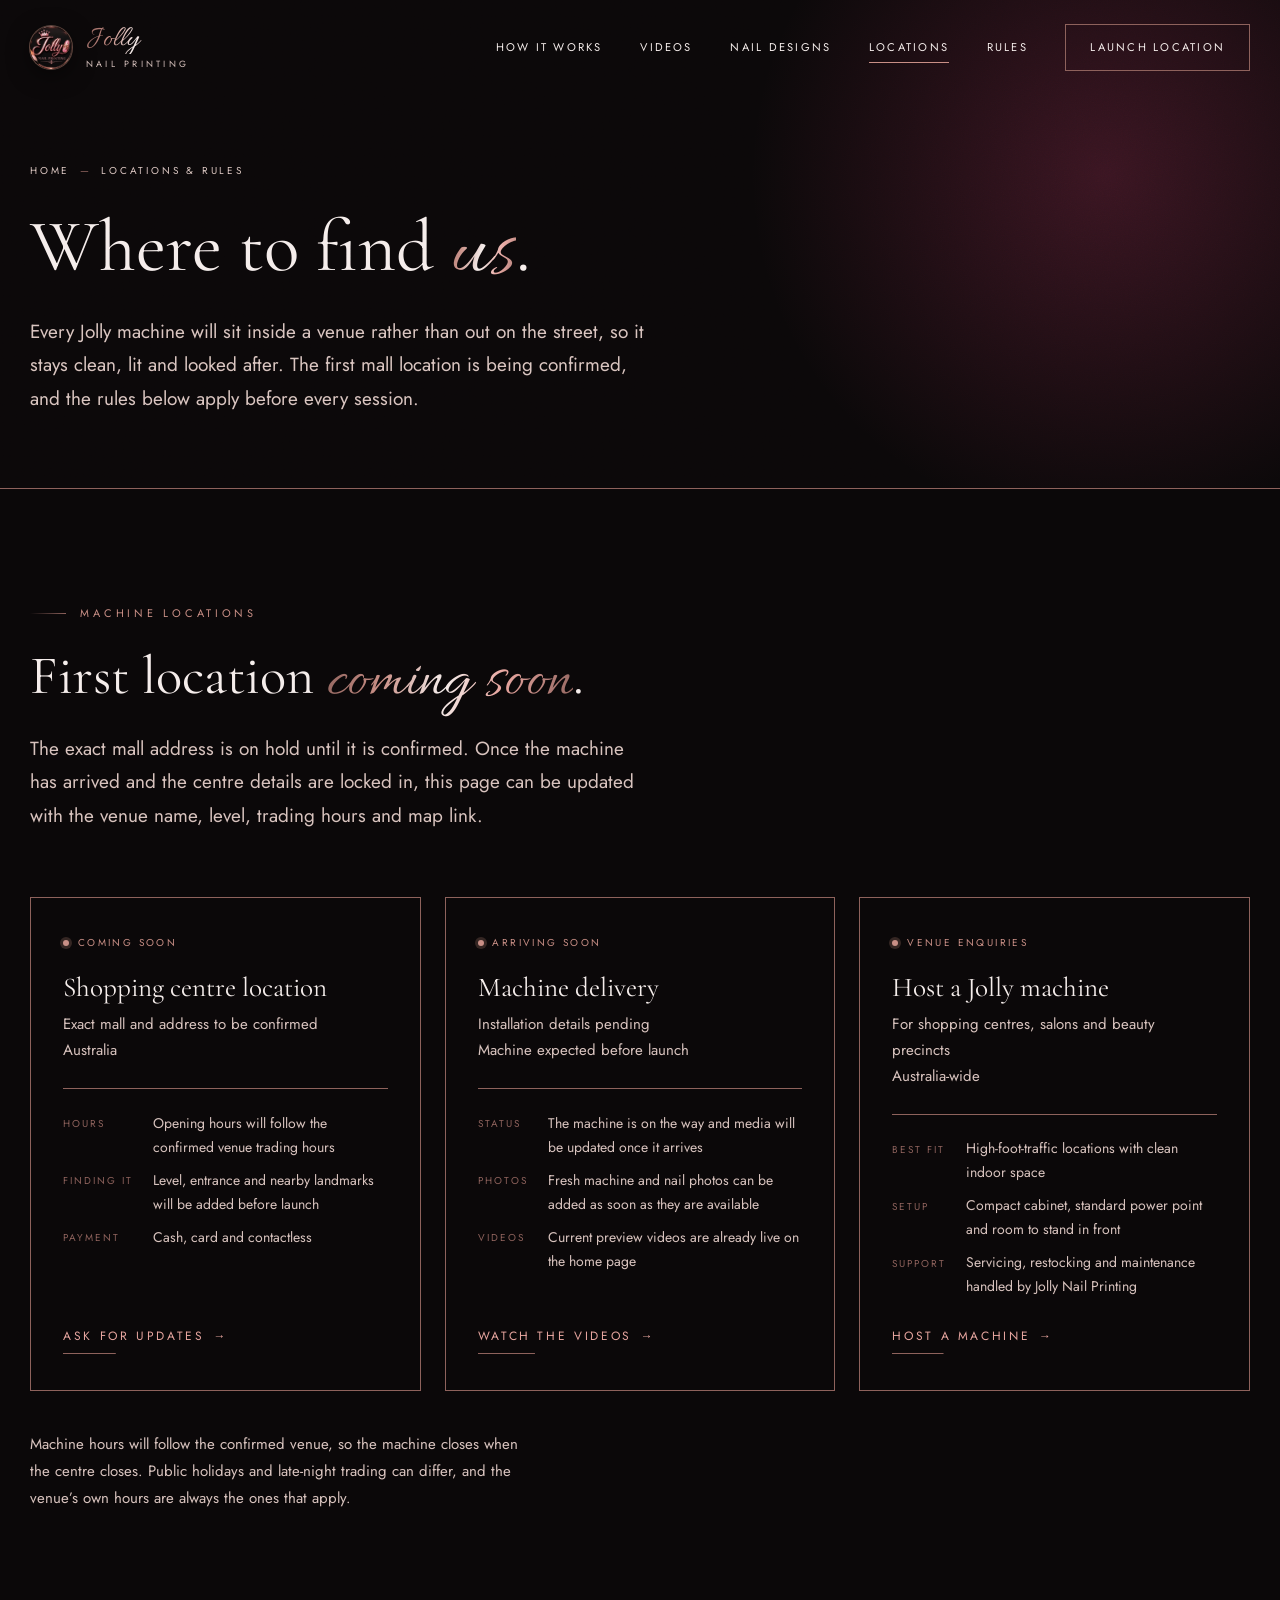
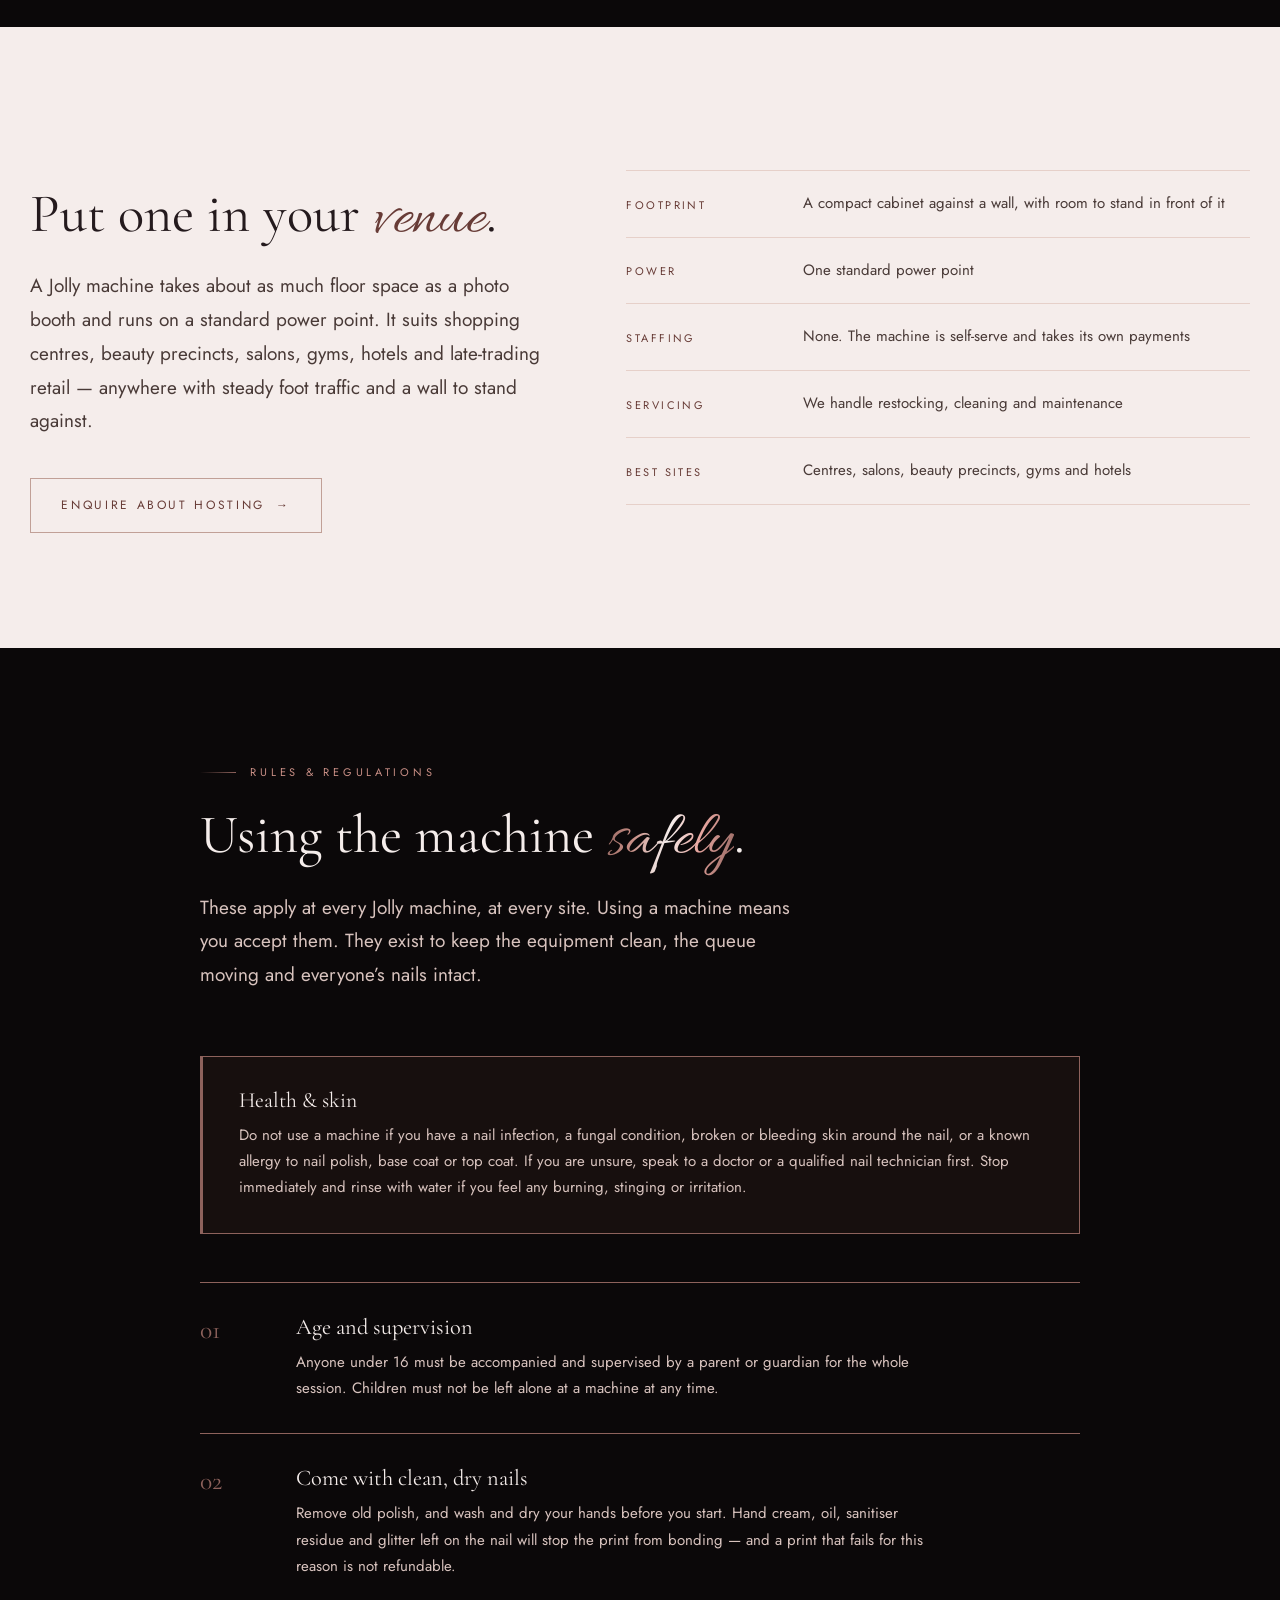
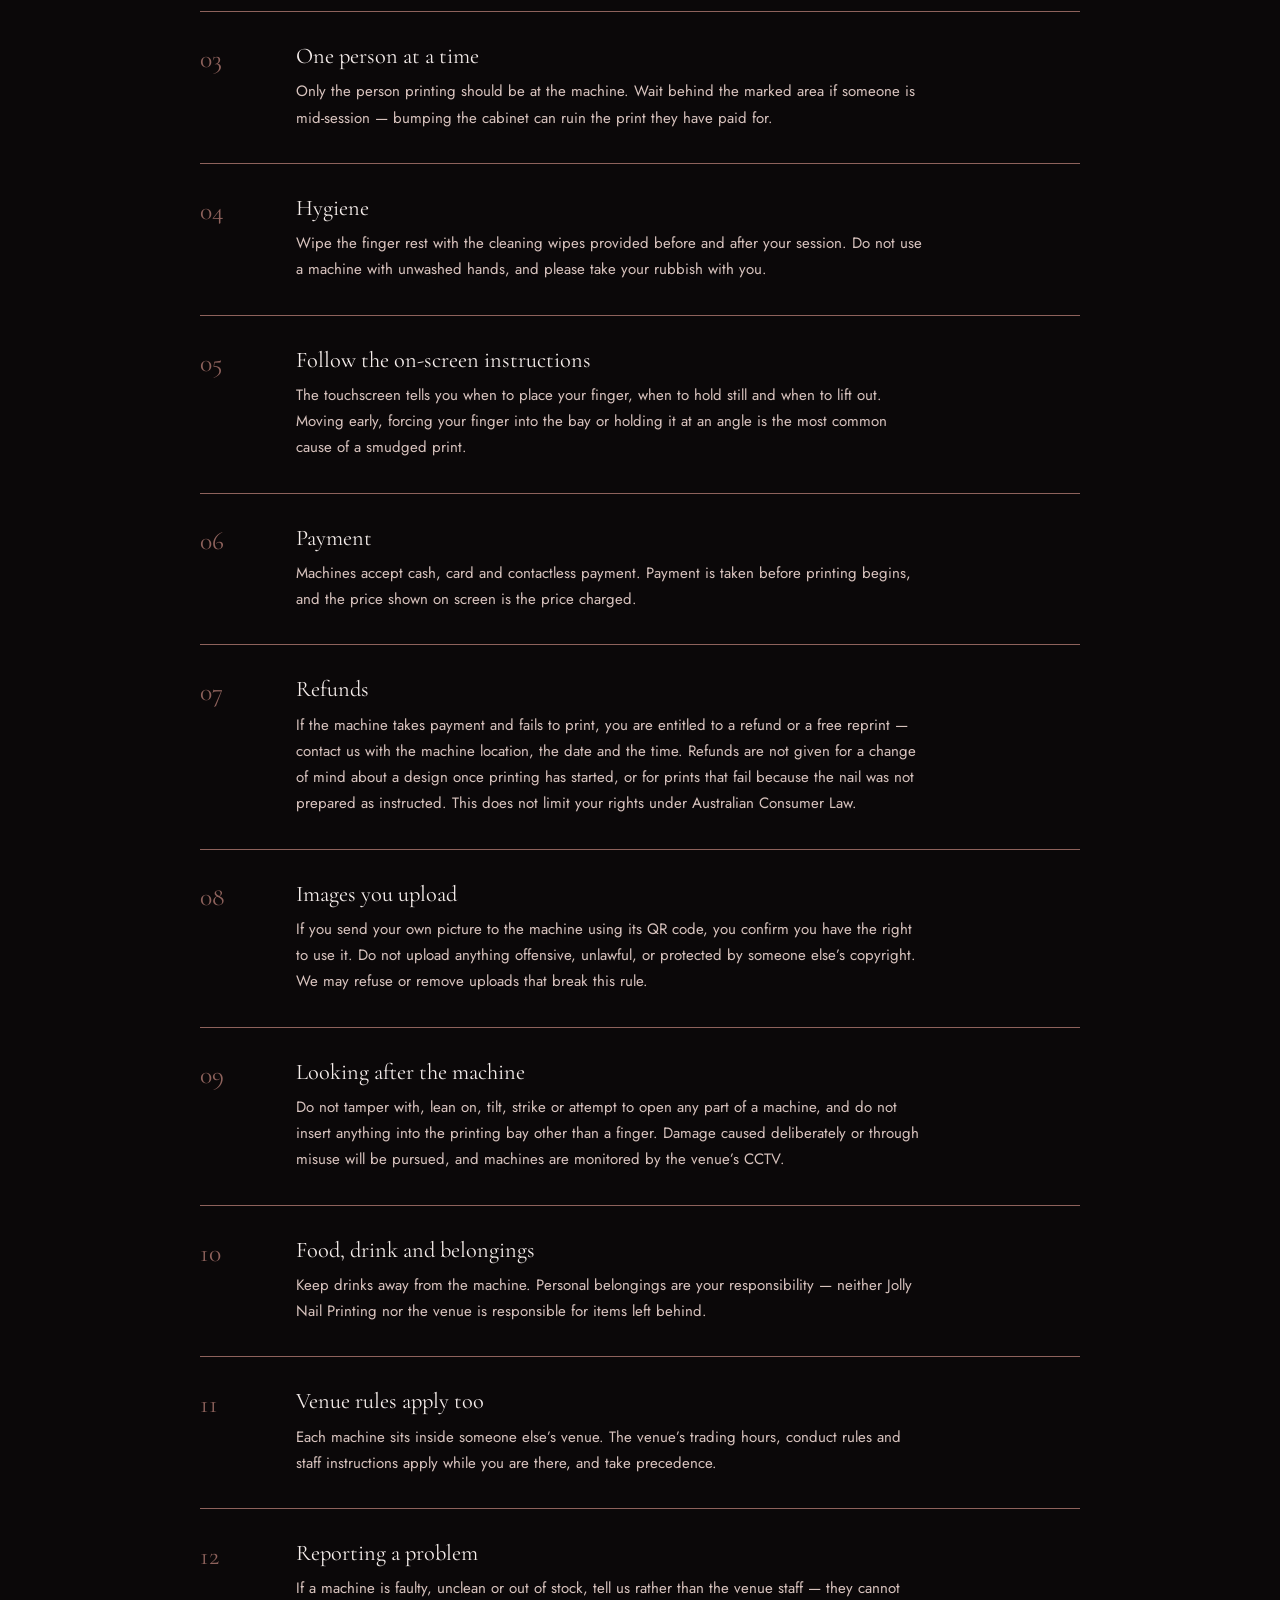
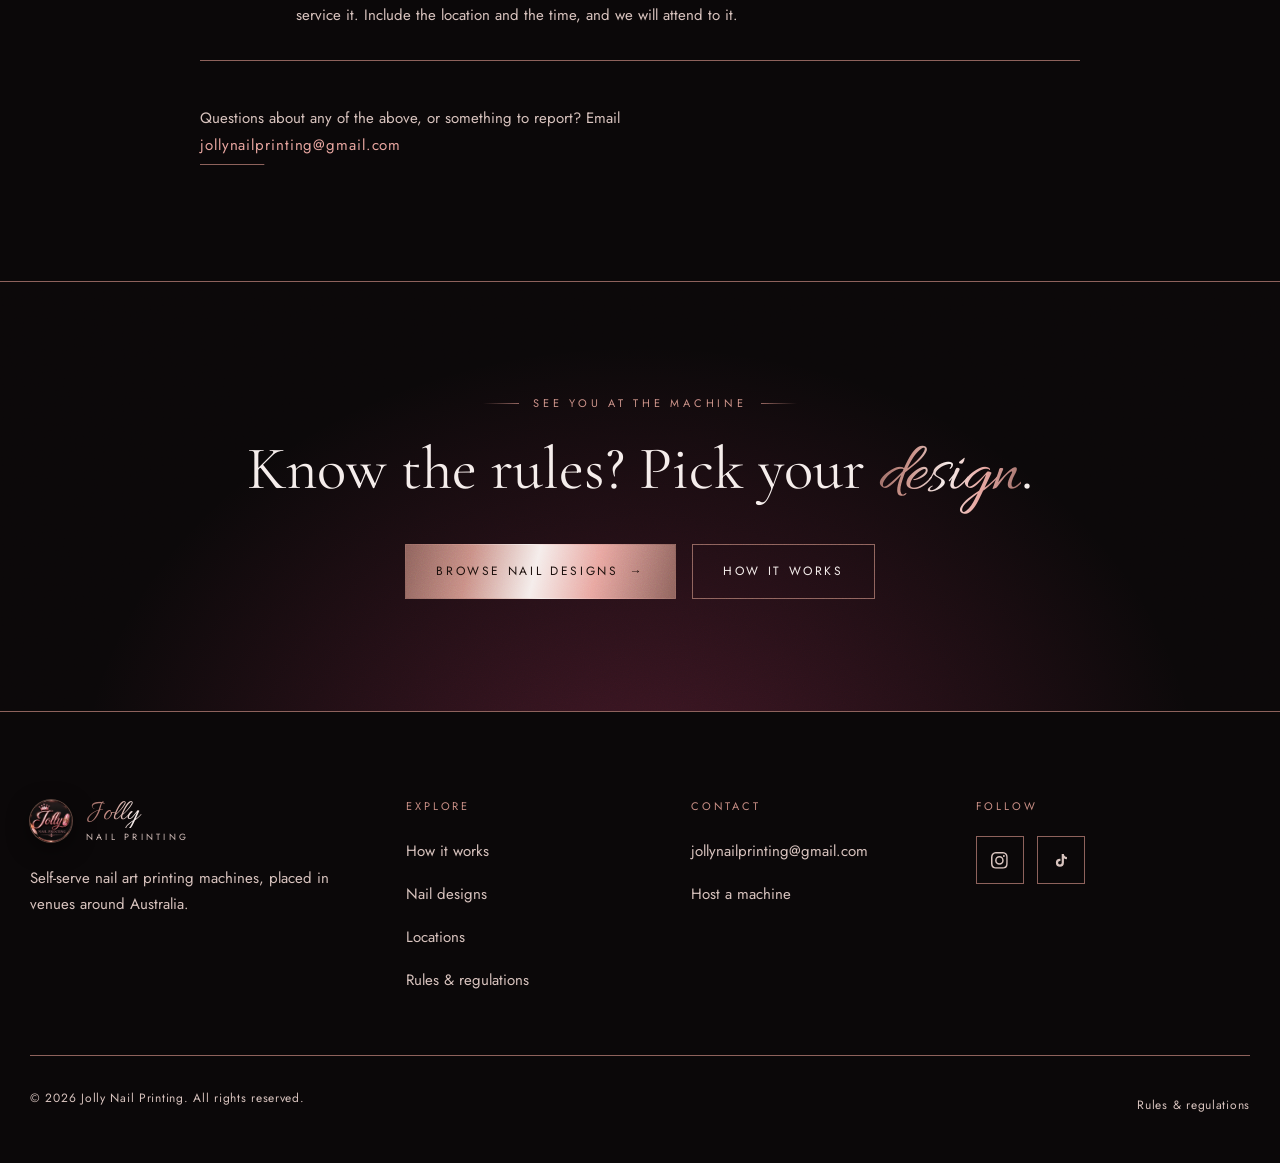
==== commit 3a1df13a: "Apply JK's 16-22 Sept edits: cash payment, socials, per-finger designs, QR photos, SEO - Machine tak" ====
--- a/locations.html
+++ b/locations.html
@@ -5,14 +5,14 @@
 <meta name="viewport" content="width=device-width, initial-scale=1">
 <title>Locations, Rules &amp; Regulations — Jolly Nail Printing</title>
 <meta name="description" content="Where to find a Jolly Nail Printing machine, the trading hours at each site, how to put a machine in your venue, and the rules and regulations for using one.">
-<link rel="canonical" href="https://jollynailprinting.com.au/locations.html">
+<link rel="canonical" href="https://welcometothenextlevel.github.io/jollynailprinting/locations.html">
 
 <meta property="og:type" content="website">
 <meta property="og:site_name" content="Jolly Nail Printing">
 <meta property="og:title" content="Locations, Rules &amp; Regulations — Jolly Nail Printing">
 <meta property="og:description" content="Follow the first Jolly Nail Printing machine launch, check location updates, and read the rules before your first session.">
-<meta property="og:url" content="https://jollynailprinting.com.au/locations.html">
-<meta property="og:image" content="https://jollynailprinting.com.au/assets/jolly-nail-printing-logo.jpg">
+<meta property="og:url" content="https://welcometothenextlevel.github.io/jollynailprinting/locations.html">
+<meta property="og:image" content="https://welcometothenextlevel.github.io/jollynailprinting/assets/jolly-nail-printing-logo.jpg">
 <meta name="twitter:card" content="summary_large_image">
 <meta name="theme-color" content="#0b0809">
 
@@ -95,7 +95,7 @@
           <dl>
             <dt>Hours</dt><dd>Opening hours will follow the confirmed venue trading hours</dd>
             <dt>Finding it</dt><dd>Level, entrance and nearby landmarks will be added before launch</dd>
-            <dt>Payment</dt><dd>Card and contactless</dd>
+            <dt>Payment</dt><dd>Cash, card and contactless</dd>
           </dl>
           <a class="link" href="mailto:jollynailprinting@gmail.com?subject=Jolly%20Nail%20Printing%20location%20updates">
             <span>Ask for updates</span> <span class="btn-arrow" aria-hidden="true">&rarr;</span>
@@ -248,7 +248,7 @@
           <div>
             <h3>Payment</h3>
             <p>
-              Machines take card and contactless payment only — no cash. Payment is taken before
+              Machines accept cash, card and contactless payment. Payment is taken before
               printing begins, and the price shown on screen is the price charged.
             </p>
           </div>
@@ -269,7 +269,8 @@
           <div>
             <h3>Images you upload</h3>
             <p>
-              If you upload your own picture, you confirm you have the right to use it. Do not
+              If you send your own picture to the machine using its QR code, you confirm you have
+              the right to use it. Do not
               upload anything offensive, unlawful, or protected by someone else&rsquo;s copyright.
               We may refuse or remove uploads that break this rule.
             </p>
@@ -371,9 +372,8 @@
       <div>
         <h4>Follow</h4>
         <div class="social">
-          <a href="mailto:jollynailprinting@gmail.com?subject=Jolly%20Nail%20Printing%20social%20links" aria-label="Instagram profile coming soon"><svg aria-hidden="true"><use href="#i-ig"></use></svg></a>
-          <a href="mailto:jollynailprinting@gmail.com?subject=Jolly%20Nail%20Printing%20social%20links" aria-label="TikTok profile coming soon"><svg aria-hidden="true"><use href="#i-tt"></use></svg></a>
-          <a href="mailto:jollynailprinting@gmail.com?subject=Jolly%20Nail%20Printing%20social%20links" aria-label="Facebook profile coming soon"><svg aria-hidden="true"><use href="#i-fb"></use></svg></a>
+          <a href="https://www.instagram.com/ygshopy/" target="_blank" rel="noopener" aria-label="Jolly Nail Printing on Instagram"><svg aria-hidden="true"><use href="#i-ig"></use></svg></a>
+          <a href="https://www.tiktok.com/@johnny7777740" target="_blank" rel="noopener" aria-label="Jolly Nail Printing on TikTok"><svg aria-hidden="true"><use href="#i-tt"></use></svg></a>
         </div>
       </div>
     </div>
--- a/css/style.css
+++ b/css/style.css
@@ -1013,3 +1013,6 @@
   .site-header,.nav-toggle,.cta,.social-row{display:none;}
   body{background:#fff;color:#000;}
 }
+
+.social-row--two{grid-template-columns:repeat(2,1fr);}
+@media (max-width:760px){.social-row--two{grid-template-columns:1fr;}}
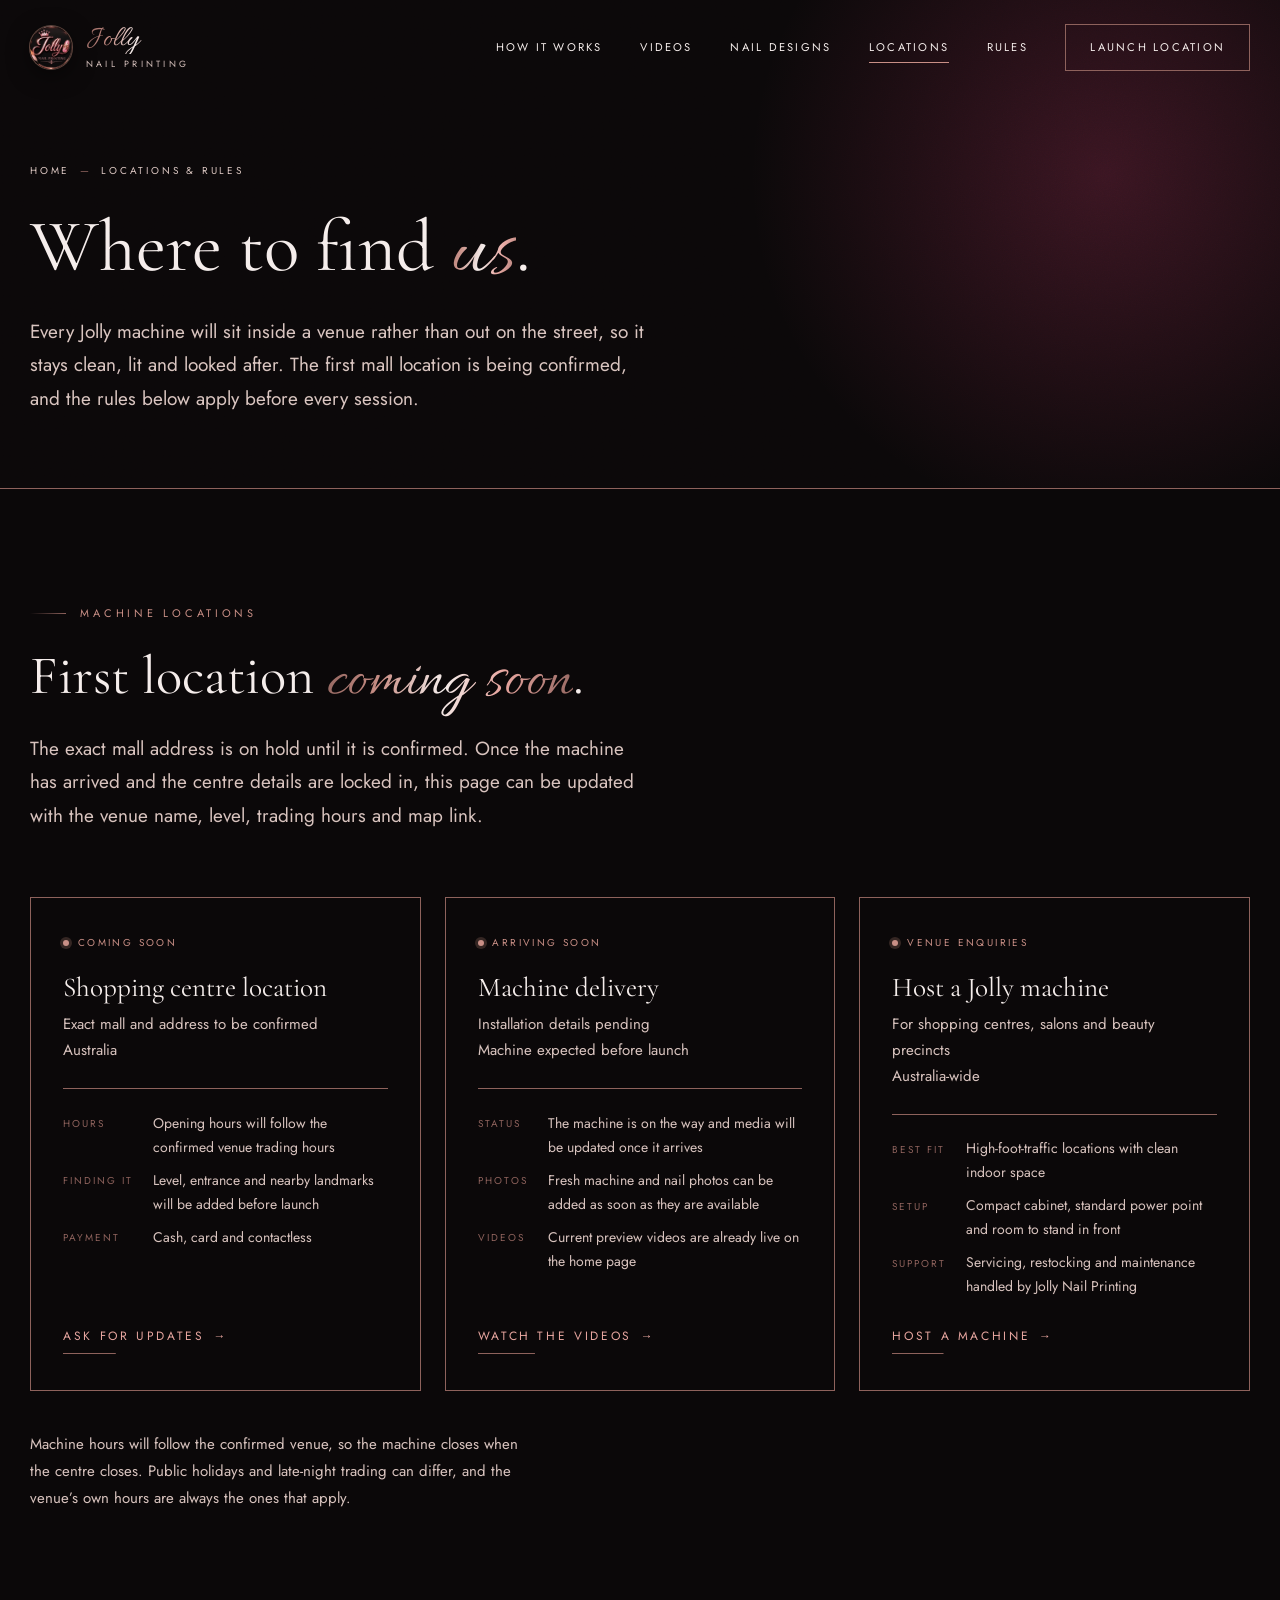
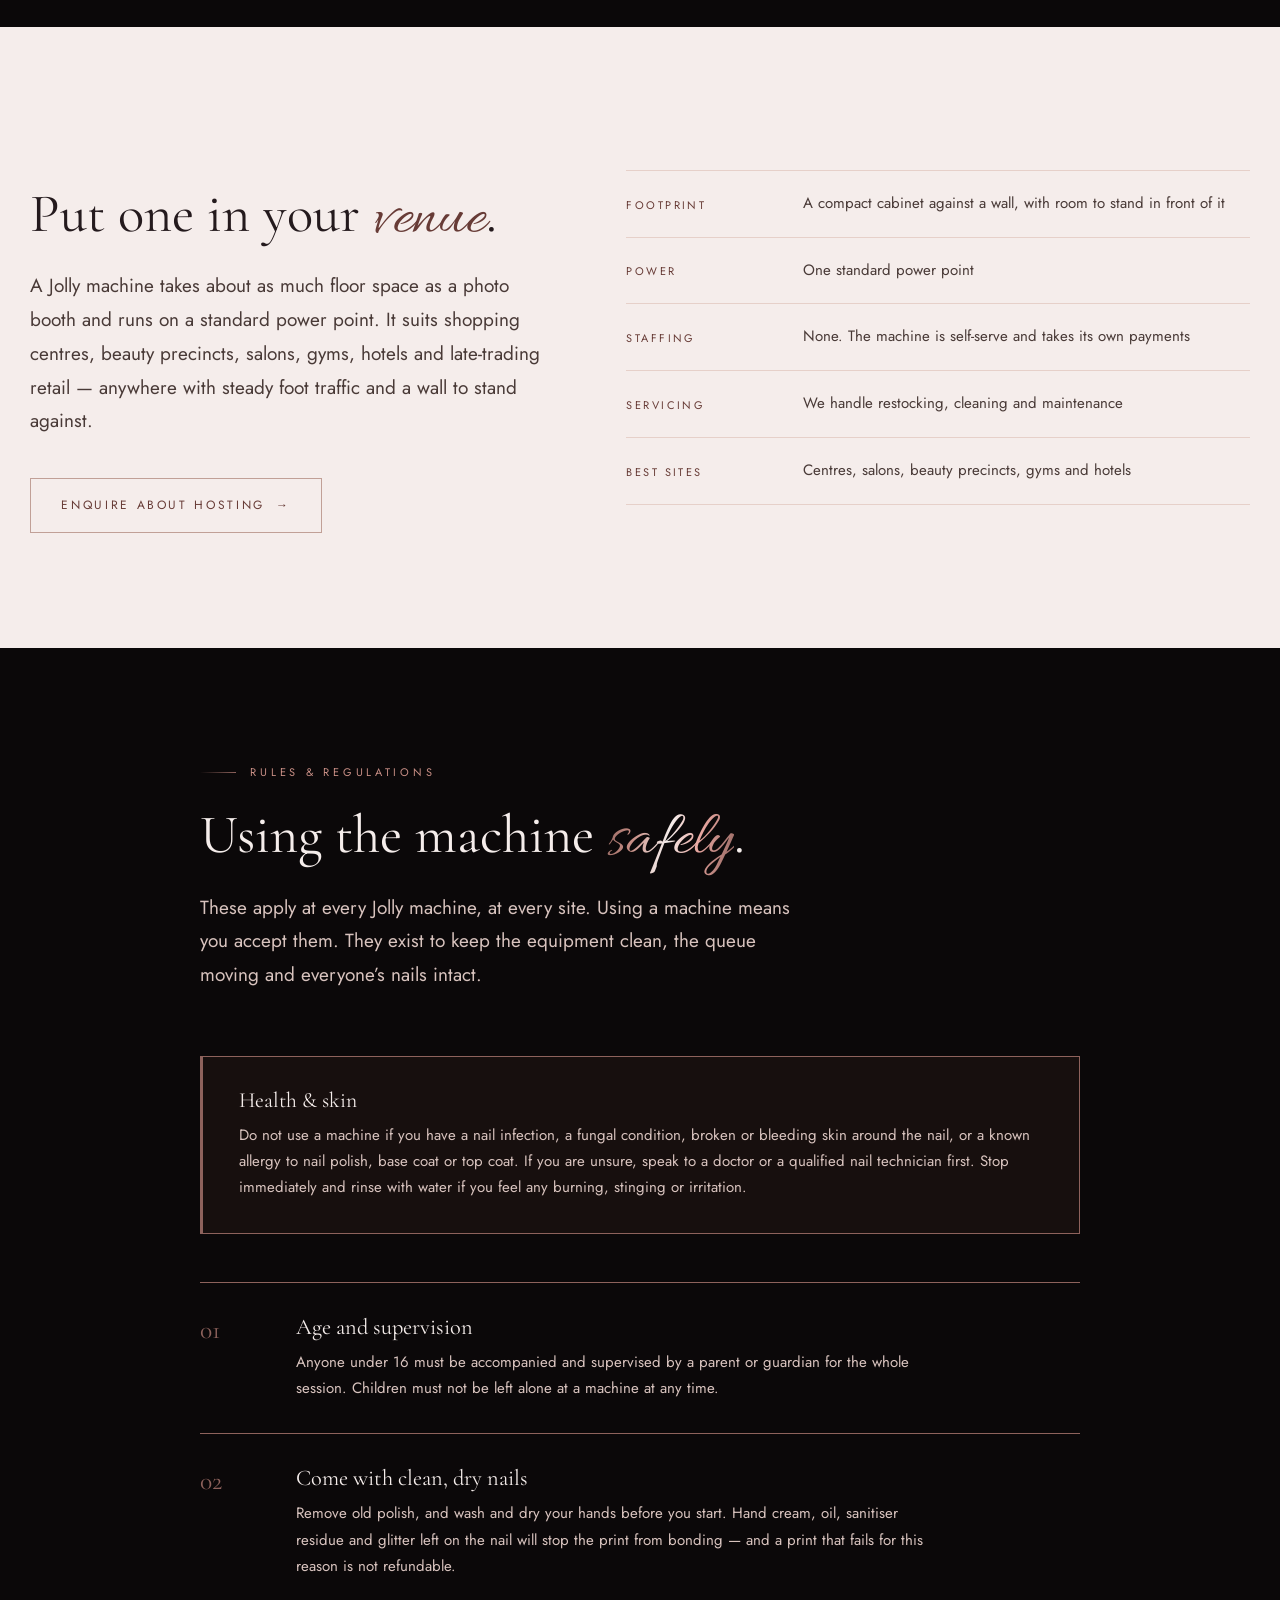
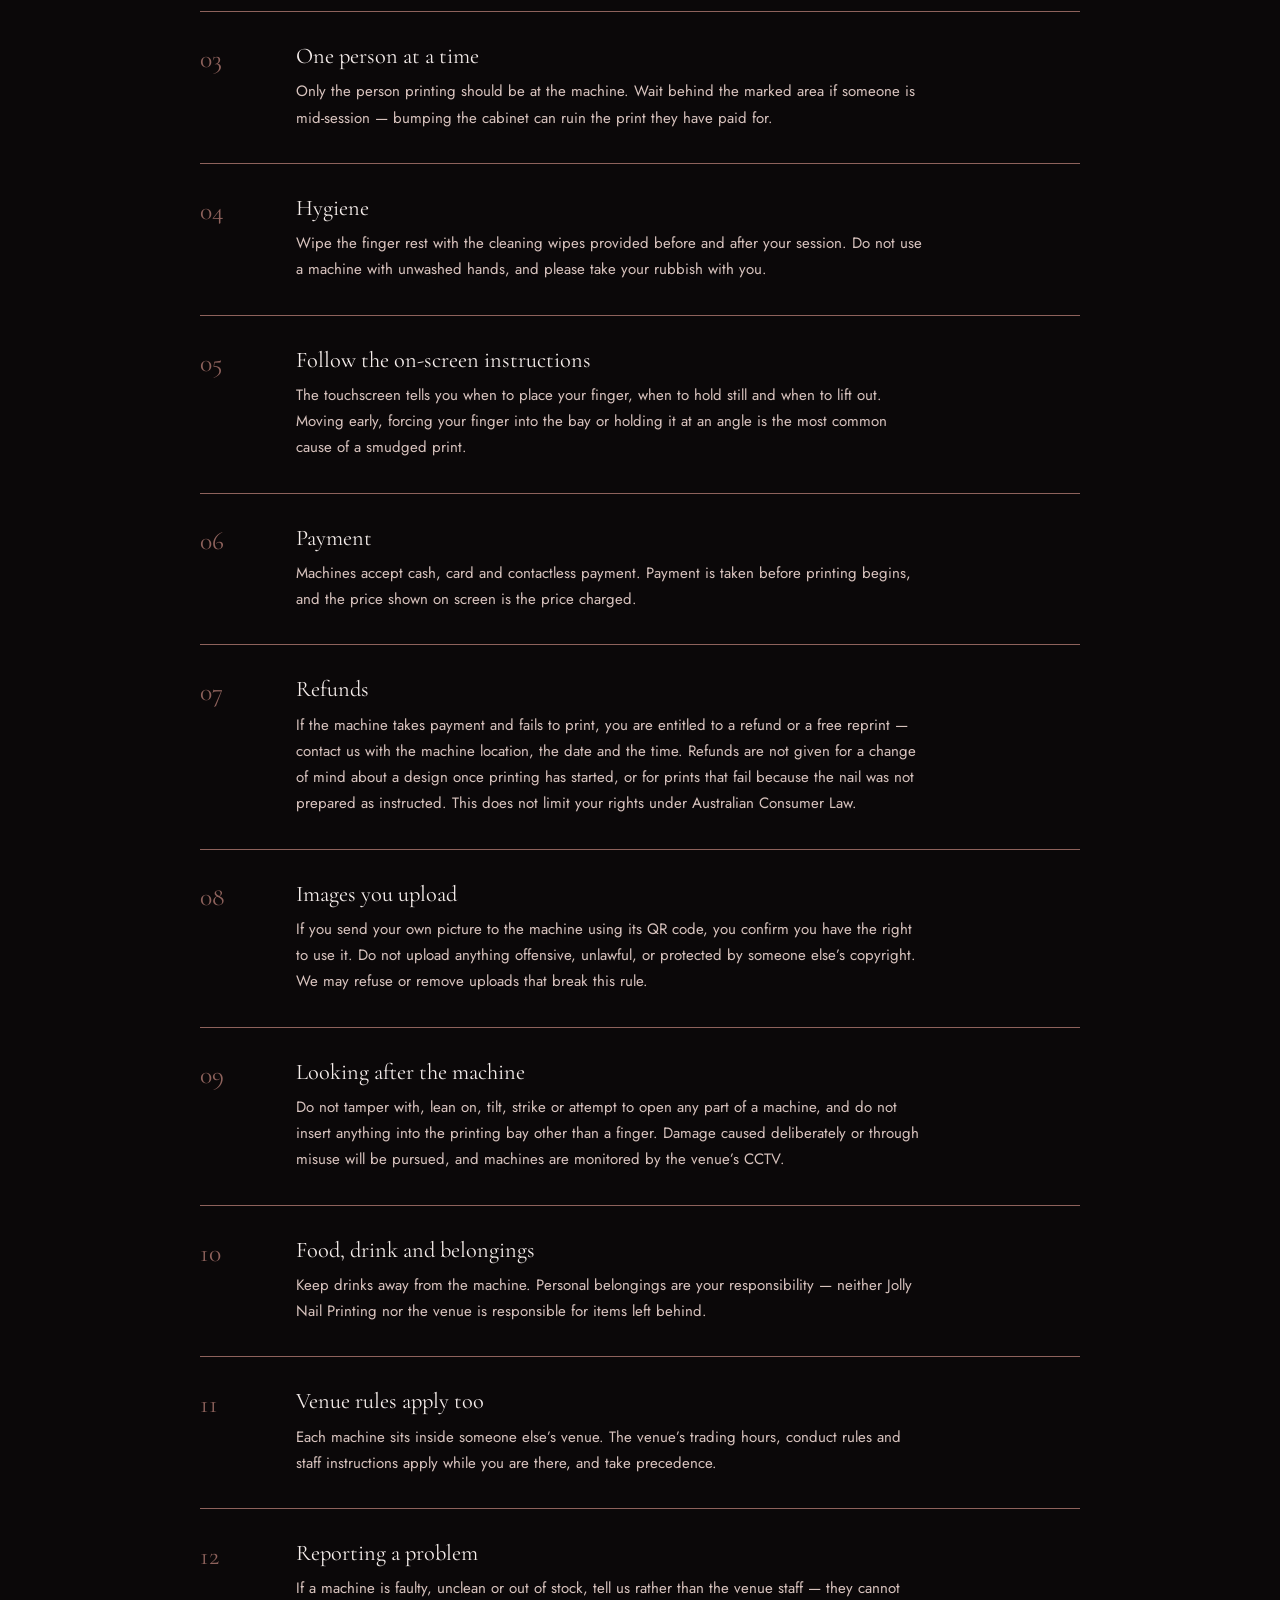
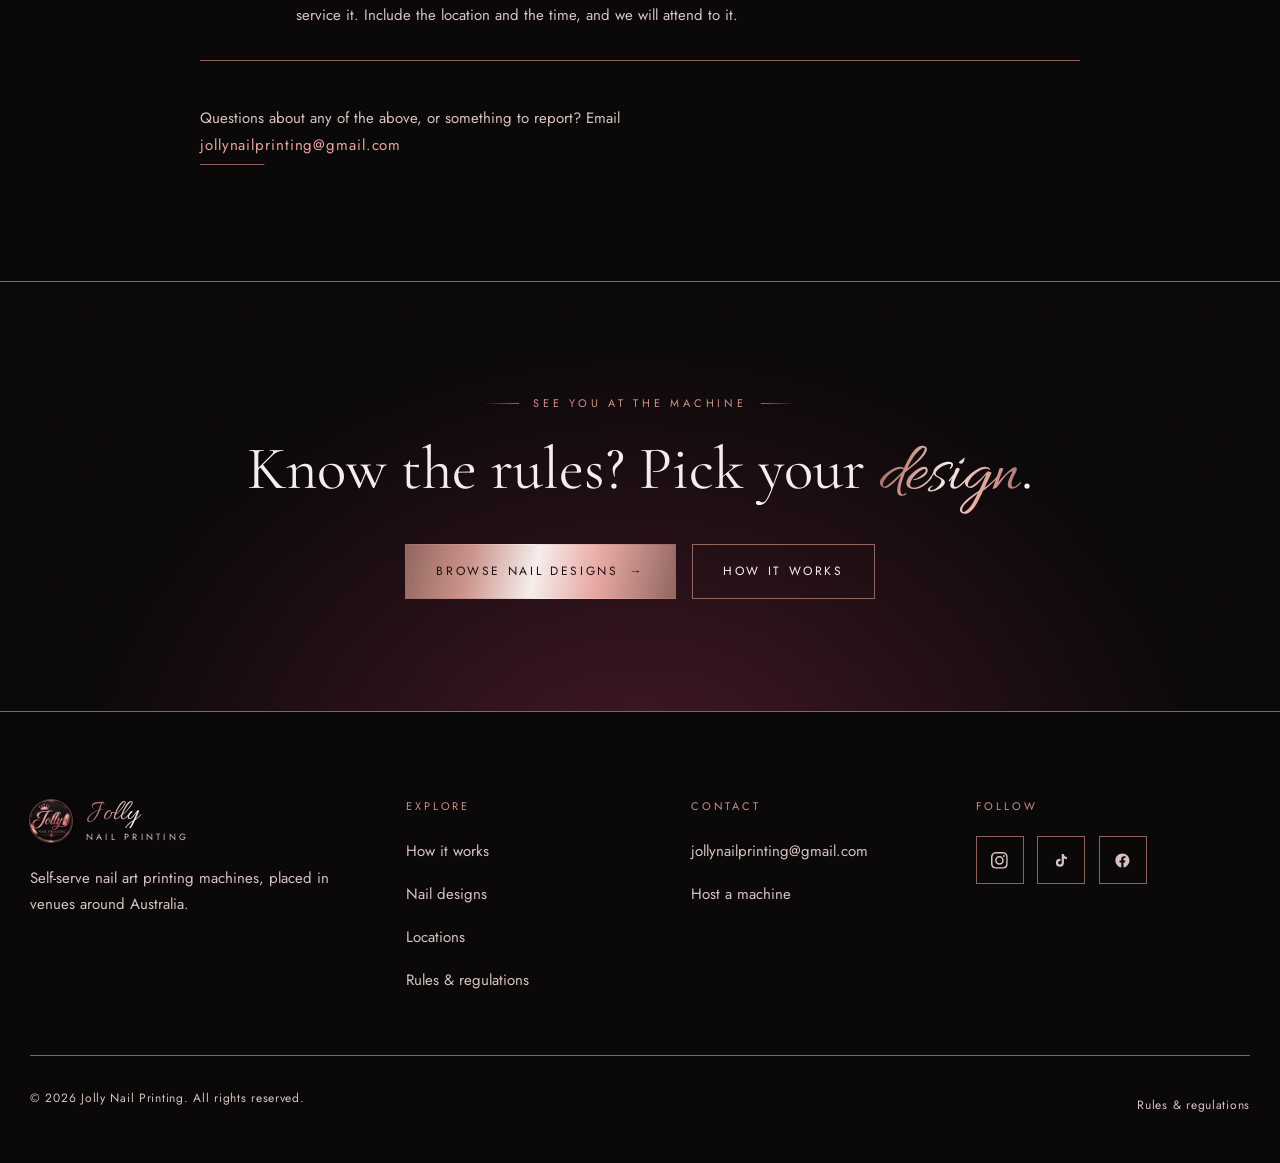
==== commit b1c79066: "Link the Jolly Shop Facebook page Added to all three footers, the home Follow along row and JSON-LD " ====
--- a/locations.html
+++ b/locations.html
@@ -5,14 +5,14 @@
 <meta name="viewport" content="width=device-width, initial-scale=1">
 <title>Locations, Rules &amp; Regulations — Jolly Nail Printing</title>
 <meta name="description" content="Where to find a Jolly Nail Printing machine, the trading hours at each site, how to put a machine in your venue, and the rules and regulations for using one.">
-<link rel="canonical" href="https://welcometothenextlevel.github.io/jollynailprinting/locations.html">
+<link rel="canonical" href="https://jollynailprinting.com.au/locations.html">
 
 <meta property="og:type" content="website">
 <meta property="og:site_name" content="Jolly Nail Printing">
 <meta property="og:title" content="Locations, Rules &amp; Regulations — Jolly Nail Printing">
 <meta property="og:description" content="Follow the first Jolly Nail Printing machine launch, check location updates, and read the rules before your first session.">
-<meta property="og:url" content="https://welcometothenextlevel.github.io/jollynailprinting/locations.html">
-<meta property="og:image" content="https://welcometothenextlevel.github.io/jollynailprinting/assets/jolly-nail-printing-logo.jpg">
+<meta property="og:url" content="https://jollynailprinting.com.au/locations.html">
+<meta property="og:image" content="https://jollynailprinting.com.au/assets/jolly-nail-printing-logo.jpg">
 <meta name="twitter:card" content="summary_large_image">
 <meta name="theme-color" content="#0b0809">
 
@@ -374,6 +374,7 @@
         <div class="social">
           <a href="https://www.instagram.com/ygshopy/" target="_blank" rel="noopener" aria-label="Jolly Nail Printing on Instagram"><svg aria-hidden="true"><use href="#i-ig"></use></svg></a>
           <a href="https://www.tiktok.com/@johnny7777740" target="_blank" rel="noopener" aria-label="Jolly Nail Printing on TikTok"><svg aria-hidden="true"><use href="#i-tt"></use></svg></a>
+          <a href="https://www.facebook.com/jollyshop77" target="_blank" rel="noopener" aria-label="Jolly Nail Printing on Facebook"><svg aria-hidden="true"><use href="#i-fb"></use></svg></a>
         </div>
       </div>
     </div>
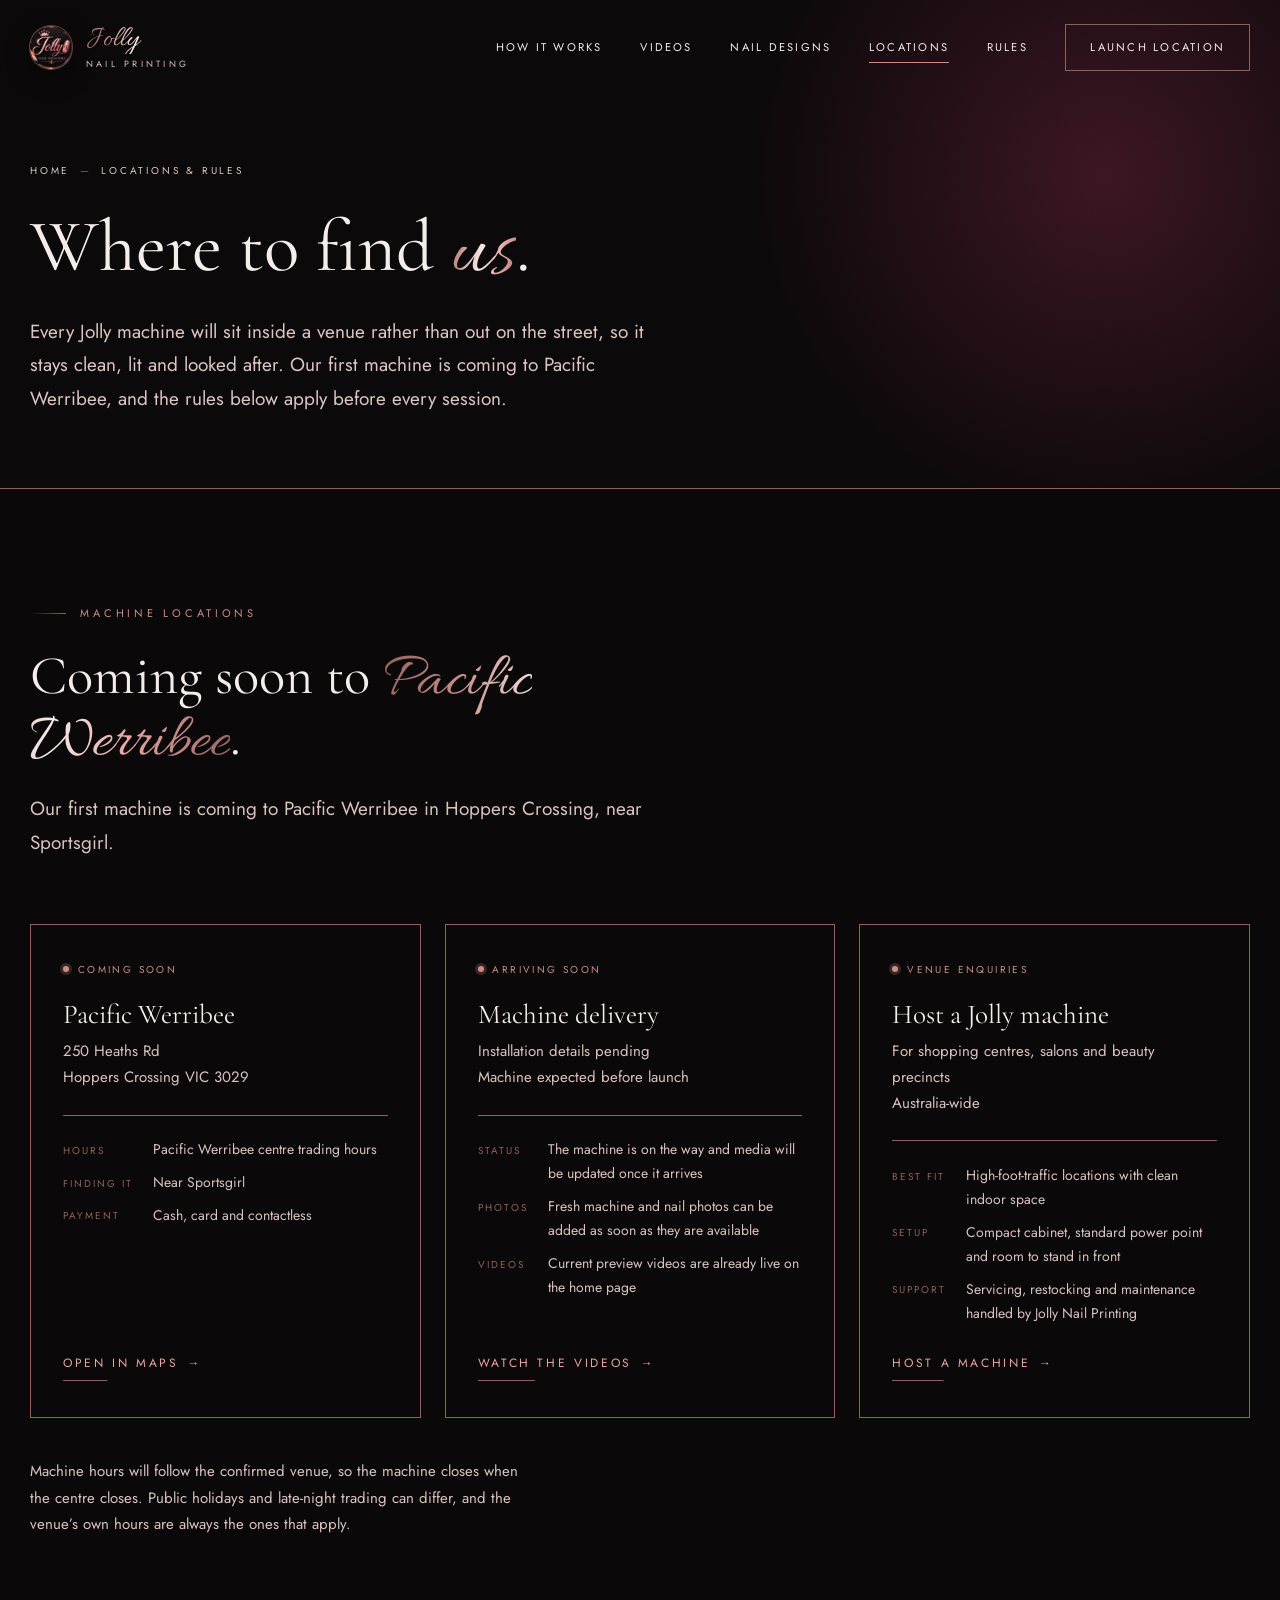
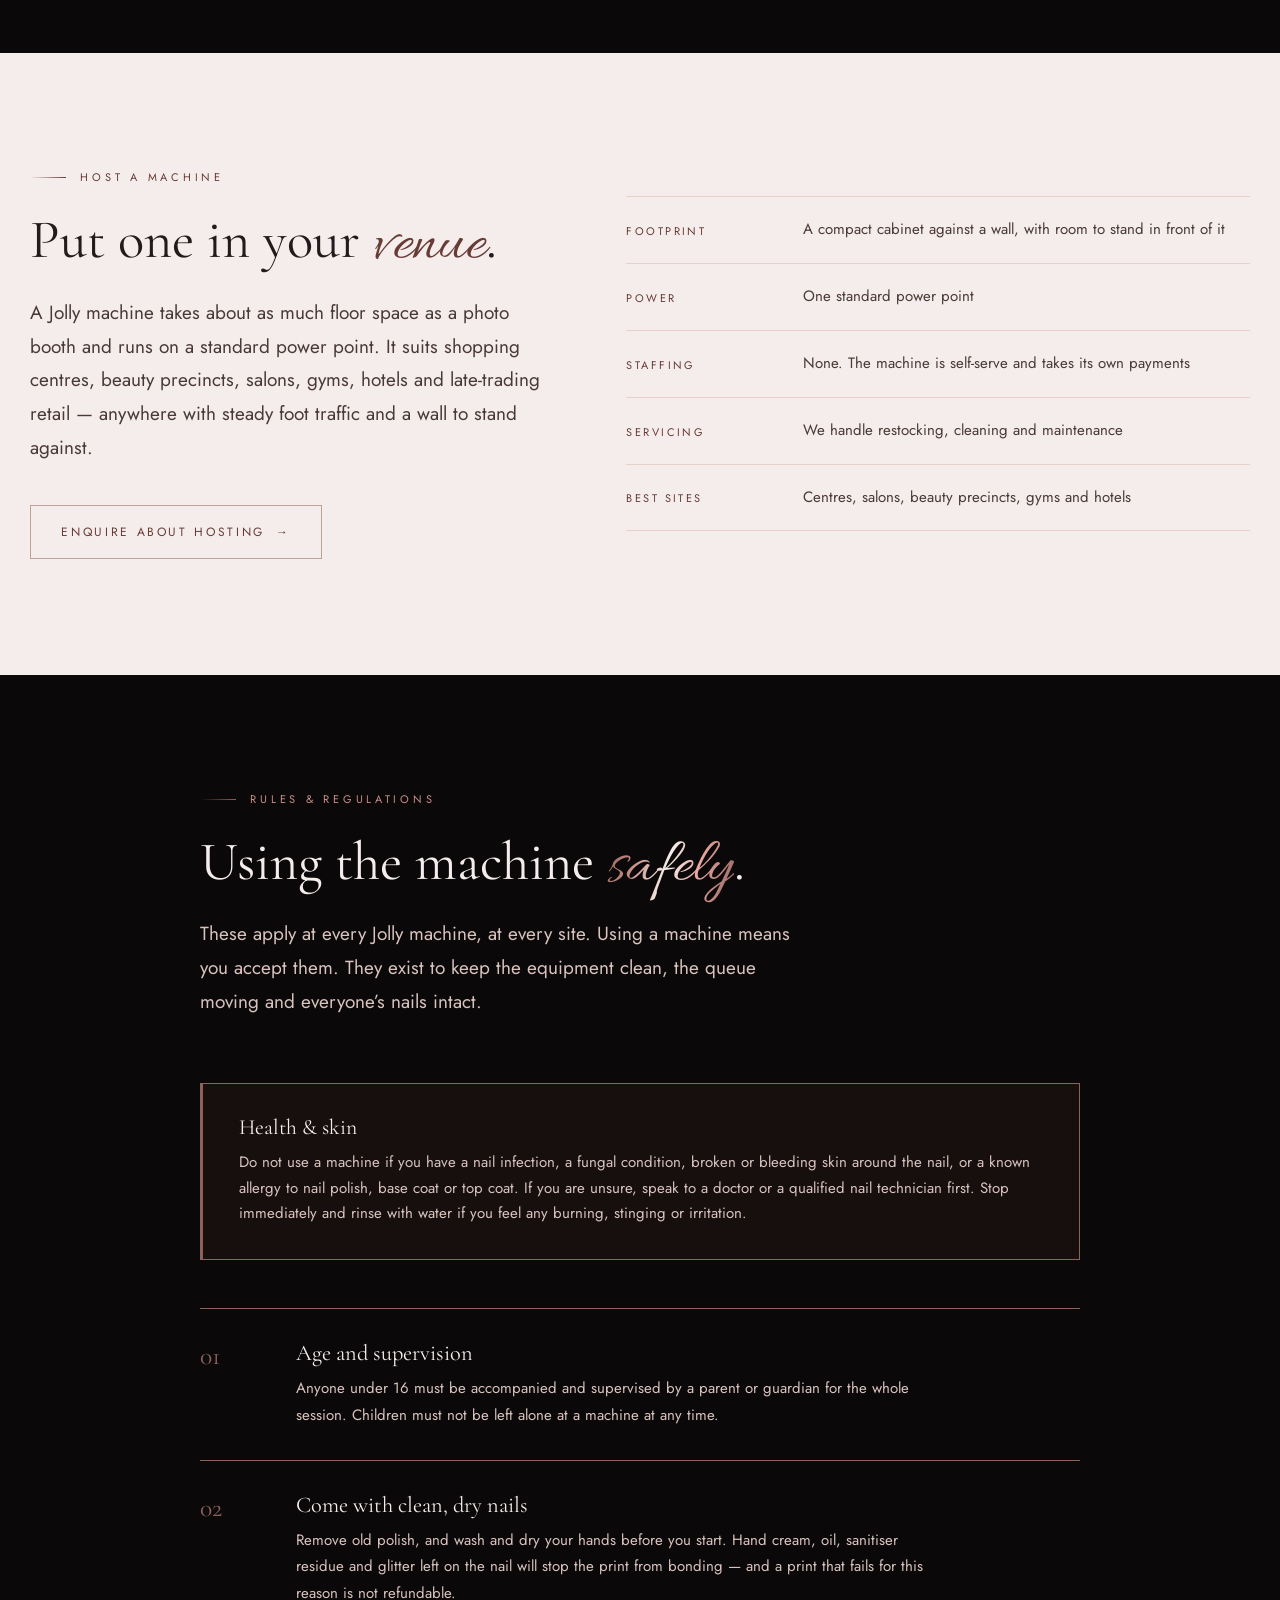
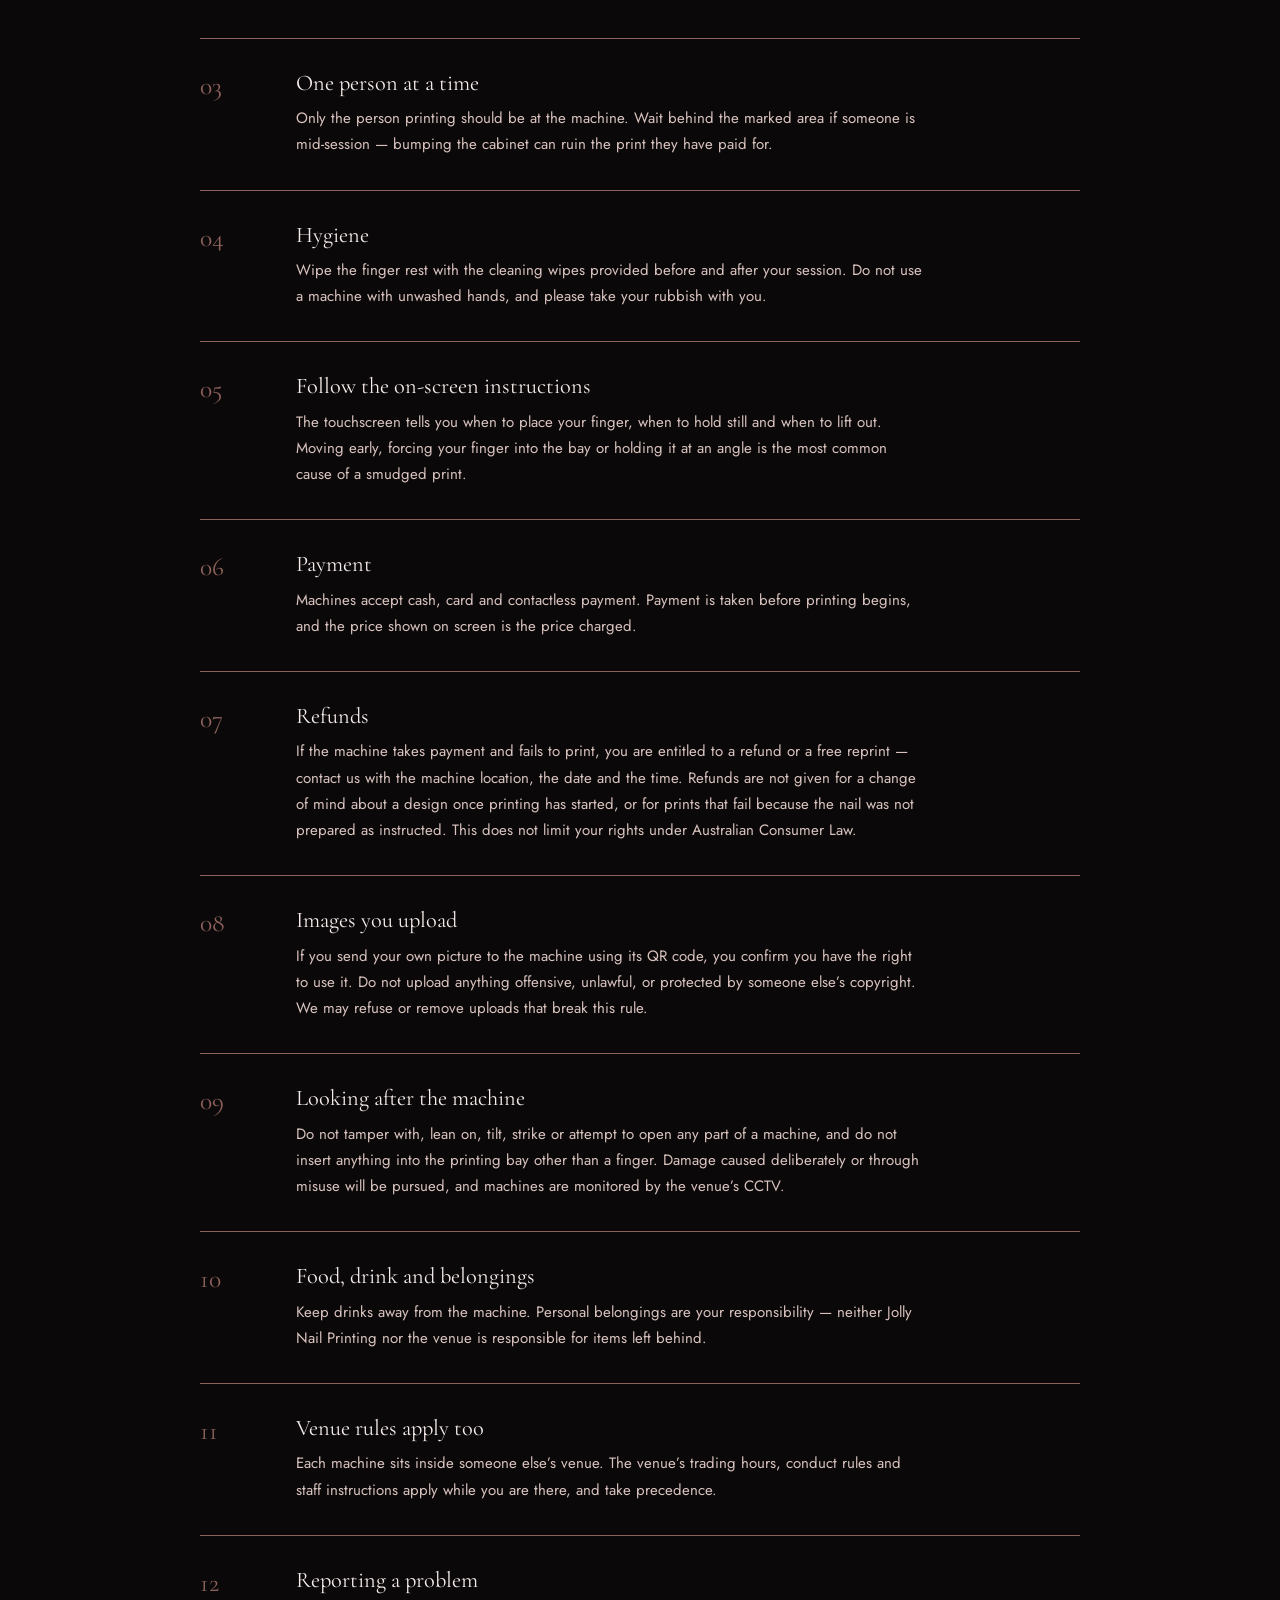
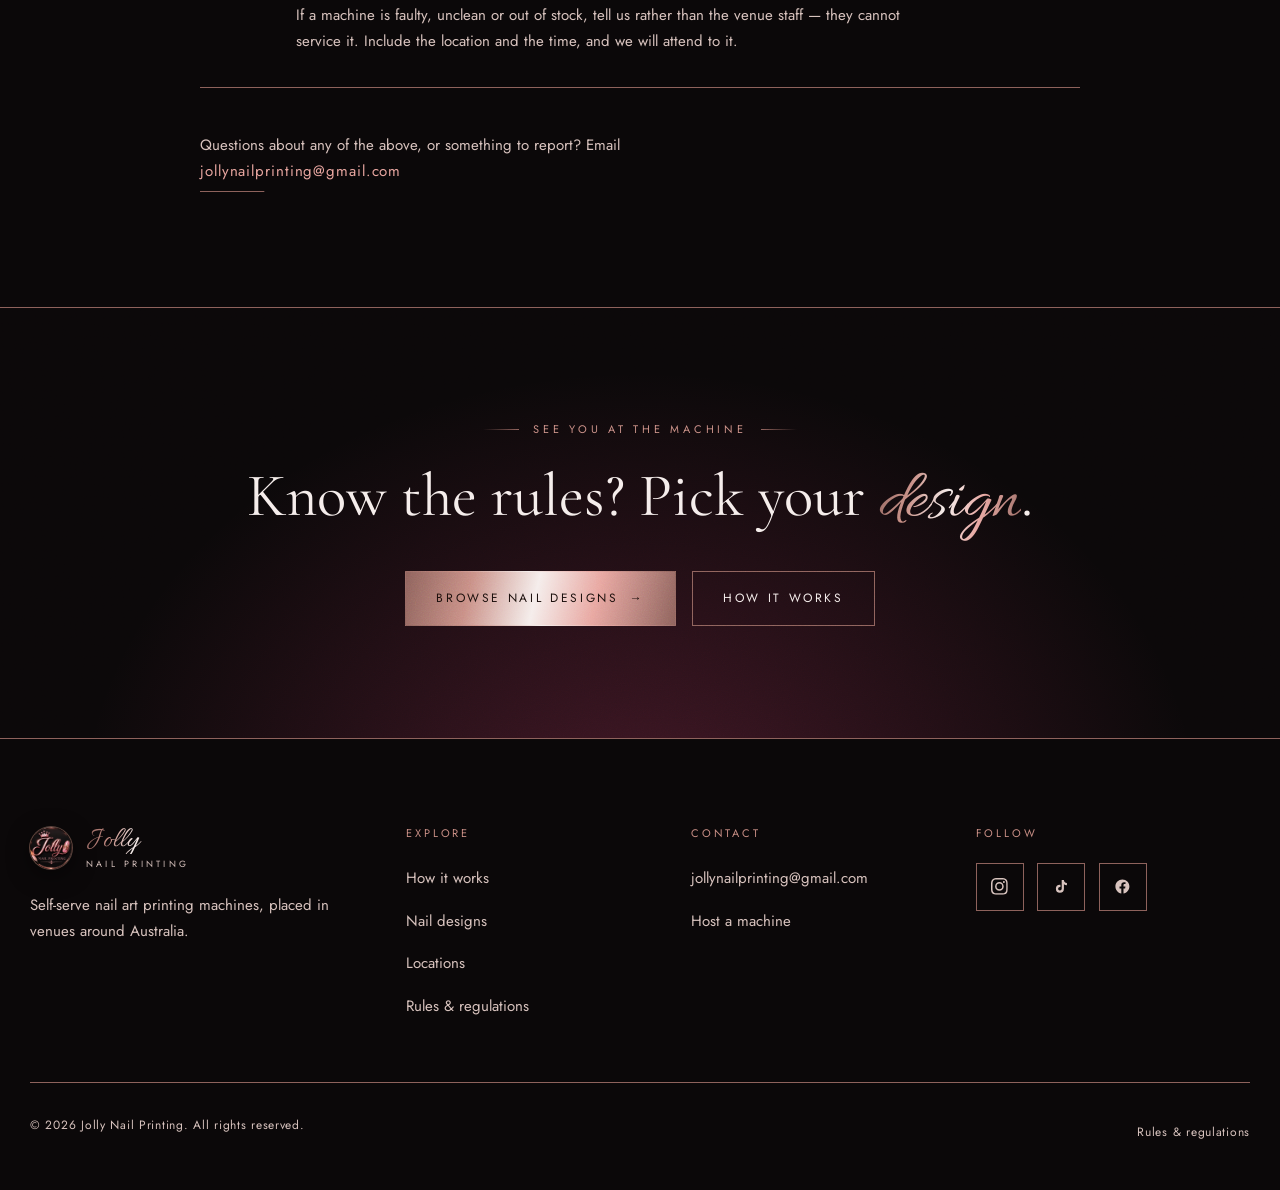
==== commit 2ef60763: "Add Pacific Werribee location and JK's seven nail sets - Location: Pacific Werribee, 250 Heaths Rd, " ====
--- a/locations.html
+++ b/locations.html
@@ -5,13 +5,13 @@
 <meta name="viewport" content="width=device-width, initial-scale=1">
 <title>Locations, Rules &amp; Regulations — Jolly Nail Printing</title>
 <meta name="description" content="Where to find a Jolly Nail Printing machine, the trading hours at each site, how to put a machine in your venue, and the rules and regulations for using one.">
-<link rel="canonical" href="https://jollynailprinting.com.au/locations.html">
+<link rel="canonical" href="https://jollynailprinting.com.au/locations">
 
 <meta property="og:type" content="website">
 <meta property="og:site_name" content="Jolly Nail Printing">
 <meta property="og:title" content="Locations, Rules &amp; Regulations — Jolly Nail Printing">
 <meta property="og:description" content="Follow the first Jolly Nail Printing machine launch, check location updates, and read the rules before your first session.">
-<meta property="og:url" content="https://jollynailprinting.com.au/locations.html">
+<meta property="og:url" content="https://jollynailprinting.com.au/locations">
 <meta property="og:image" content="https://jollynailprinting.com.au/assets/jolly-nail-printing-logo.jpg">
 <meta name="twitter:card" content="summary_large_image">
 <meta name="theme-color" content="#0b0809">
@@ -36,7 +36,7 @@
 
 <header class="site-header">
   <div class="shell">
-    <a class="wordmark" href="index.html" aria-label="Jolly Nail Printing — home">
+    <a class="wordmark" href="/" aria-label="Jolly Nail Printing — home">
       <img class="wordmark__badge" src="assets/logo-badge.png" alt="" width="64" height="64">
       <span class="wordmark__type">
         <span class="wordmark__name">Jolly</span>
@@ -49,11 +49,11 @@
     </button>
 
     <nav class="nav" id="primary-nav" aria-label="Primary">
-      <a href="index.html#how-it-works">How It Works</a>
-      <a href="index.html#videos">Videos</a>
-      <a href="nails.html">Nail Designs</a>
-      <a href="locations.html" aria-current="page">Locations</a>
-      <a href="locations.html#rules">Rules</a>
+      <a href="/#how-it-works">How It Works</a>
+      <a href="/#videos">Videos</a>
+      <a href="/nails">Nail Designs</a>
+      <a href="/locations" aria-current="page">Locations</a>
+      <a href="/locations#rules">Rules</a>
       <a class="btn" href="#machines"><span>Launch location</span></a>
     </nav>
   </div>
@@ -63,12 +63,12 @@
 
   <section class="page-head grain">
     <div class="shell">
-      <p class="crumbs" data-reveal><a href="index.html">Home</a><span>&mdash;</span>Locations &amp; rules</p>
+      <p class="crumbs" data-reveal><a href="/">Home</a><span>&mdash;</span>Locations &amp; rules</p>
       <h1 data-reveal>Where to find <em>us</em>.</h1>
       <p class="lede" data-reveal>
         Every Jolly machine will sit inside a venue rather than out on the street, so it stays
-        clean, lit and looked after. The first mall location is being confirmed, and the rules
-        below apply before every session.
+        clean, lit and looked after. Our first machine is coming to Pacific Werribee, and the
+        rules below apply before every session.
       </p>
     </div>
   </section>
@@ -78,11 +78,9 @@
     <div class="shell">
       <div class="section__head" data-reveal>
         <p class="eyebrow">Machine locations</p>
-        <h2 class="section__title">First location <em>coming soon</em>.</h2>
+        <h2 class="section__title">Coming soon to <em>Pacific Werribee</em>.</h2>
         <p class="lede">
-          The exact mall address is on hold until it is confirmed. Once the machine has arrived
-          and the centre details are locked in, this page can be updated with the venue name,
-          level, trading hours and map link.
+          Our first machine is coming to Pacific Werribee in Hoppers Crossing, near Sportsgirl.
         </p>
       </div>
 
@@ -90,15 +88,15 @@
 
         <article class="venue" data-reveal>
           <span class="venue__status venue__status--soon">Coming soon</span>
-          <h3>Shopping centre location</h3>
-          <address>Exact mall and address to be confirmed<br>Australia</address>
+          <h3>Pacific Werribee</h3>
+          <address>250 Heaths Rd<br>Hoppers Crossing VIC 3029</address>
           <dl>
-            <dt>Hours</dt><dd>Opening hours will follow the confirmed venue trading hours</dd>
-            <dt>Finding it</dt><dd>Level, entrance and nearby landmarks will be added before launch</dd>
+            <dt>Hours</dt><dd>Pacific Werribee centre trading hours</dd>
+            <dt>Finding it</dt><dd>Near Sportsgirl</dd>
             <dt>Payment</dt><dd>Cash, card and contactless</dd>
           </dl>
-          <a class="link" href="mailto:jollynailprinting@gmail.com?subject=Jolly%20Nail%20Printing%20location%20updates">
-            <span>Ask for updates</span> <span class="btn-arrow" aria-hidden="true">&rarr;</span>
+          <a class="link" href="https://www.google.com/maps/search/?api=1&amp;query=Pacific+Werribee+250+Heaths+Rd+Hoppers+Crossing+VIC+3029" target="_blank" rel="noopener">
+            <span>Open in maps</span> <span class="btn-arrow" aria-hidden="true">&rarr;</span>
           </a>
         </article>
 
@@ -111,7 +109,7 @@
             <dt>Photos</dt><dd>Fresh machine and nail photos can be added as soon as they are available</dd>
             <dt>Videos</dt><dd>Current preview videos are already live on the home page</dd>
           </dl>
-          <a class="link" href="index.html#videos">
+          <a class="link" href="/#videos">
             <span>Watch the videos</span> <span class="btn-arrow" aria-hidden="true">&rarr;</span>
           </a>
         </article>
@@ -329,8 +327,8 @@
       <p class="eyebrow eyebrow--center" data-reveal>See you at the machine</p>
       <h2 class="cta__title" data-reveal>Know the rules? Pick your <em class="gold-text" style="font-family:'Allura',cursive;font-style:normal;font-size:1.15em;line-height:.8">design</em>.</h2>
       <div class="cta__actions" data-reveal>
-        <a class="btn btn--solid" href="nails.html"><span>Browse nail designs</span> <span class="btn-arrow" aria-hidden="true">&rarr;</span></a>
-        <a class="btn" href="index.html#how-it-works"><span>How it works</span></a>
+        <a class="btn btn--solid" href="/nails"><span>Browse nail designs</span> <span class="btn-arrow" aria-hidden="true">&rarr;</span></a>
+        <a class="btn" href="/#how-it-works"><span>How it works</span></a>
       </div>
     </div>
   </section>
@@ -341,7 +339,7 @@
   <div class="shell">
     <div class="footer__grid">
       <div class="footer__about">
-        <a class="wordmark" href="index.html" aria-label="Jolly Nail Printing — home">
+        <a class="wordmark" href="/" aria-label="Jolly Nail Printing — home">
           <img class="wordmark__badge" src="assets/logo-badge.png" alt="" width="64" height="64">
           <span class="wordmark__type">
             <span class="wordmark__name">Jolly</span>
@@ -354,10 +352,10 @@
       <div>
         <h4>Explore</h4>
         <ul>
-          <li><a href="index.html#how-it-works">How it works</a></li>
-          <li><a href="nails.html">Nail designs</a></li>
-          <li><a href="locations.html">Locations</a></li>
-          <li><a href="locations.html#rules">Rules &amp; regulations</a></li>
+          <li><a href="/#how-it-works">How it works</a></li>
+          <li><a href="/nails">Nail designs</a></li>
+          <li><a href="/locations">Locations</a></li>
+          <li><a href="/locations#rules">Rules &amp; regulations</a></li>
         </ul>
       </div>
 
@@ -365,7 +363,7 @@
         <h4>Contact</h4>
         <ul>
           <li><a href="mailto:jollynailprinting@gmail.com">jollynailprinting@gmail.com</a></li>
-          <li><a href="locations.html#host">Host a machine</a></li>
+          <li><a href="/locations#host">Host a machine</a></li>
         </ul>
       </div>
 
@@ -381,7 +379,7 @@
 
     <div class="footer__bottom">
       <p>&copy; <span id="year">2026</span> Jolly Nail Printing. All rights reserved.</p>
-      <p><a href="locations.html#rules">Rules &amp; regulations</a></p>
+      <p><a href="/locations#rules">Rules &amp; regulations</a></p>
     </div>
   </div>
 </footer>
--- a/css/style.css
+++ b/css/style.css
@@ -691,9 +691,6 @@
   object-position:center;
   border-bottom:1px solid var(--ink-line);
 }
-.card__image--left{object-position:left center;}
-.card__image--center{object-position:center;}
-.card__image--right{object-position:right center;}
 .section--light .card__image{border-bottom-color:rgba(142,98,92,.45);}
 
 /* A nail drawn in CSS — used as the small motif on design cards. */
@@ -1016,3 +1013,17 @@
 
 .social-row--two{grid-template-columns:repeat(2,1fr);}
 @media (max-width:760px){.social-row--two{grid-template-columns:1fr;}}
+
+/* Real tray photo, kept small because the supplied originals are low resolution. */
+.card__tray{
+  display:flex;align-items:center;gap:.9rem;
+  margin:1.25rem 0 0;padding-top:1.1rem;
+  border-top:1px solid var(--ink-line);
+}
+.card__tray img{width:7.5rem;height:auto;flex:none;}
+.card__tray figcaption{font-size:.8125rem;line-height:1.4;color:var(--muted-on-dark);}
+
+/* Seven sets leave a gap in the last row, so draw the lines per card
+   instead of showing the grid background through the empty cell. */
+.cards--sets{background:none;border:0;}
+.cards--sets .card{outline:1px solid var(--ink-line);}
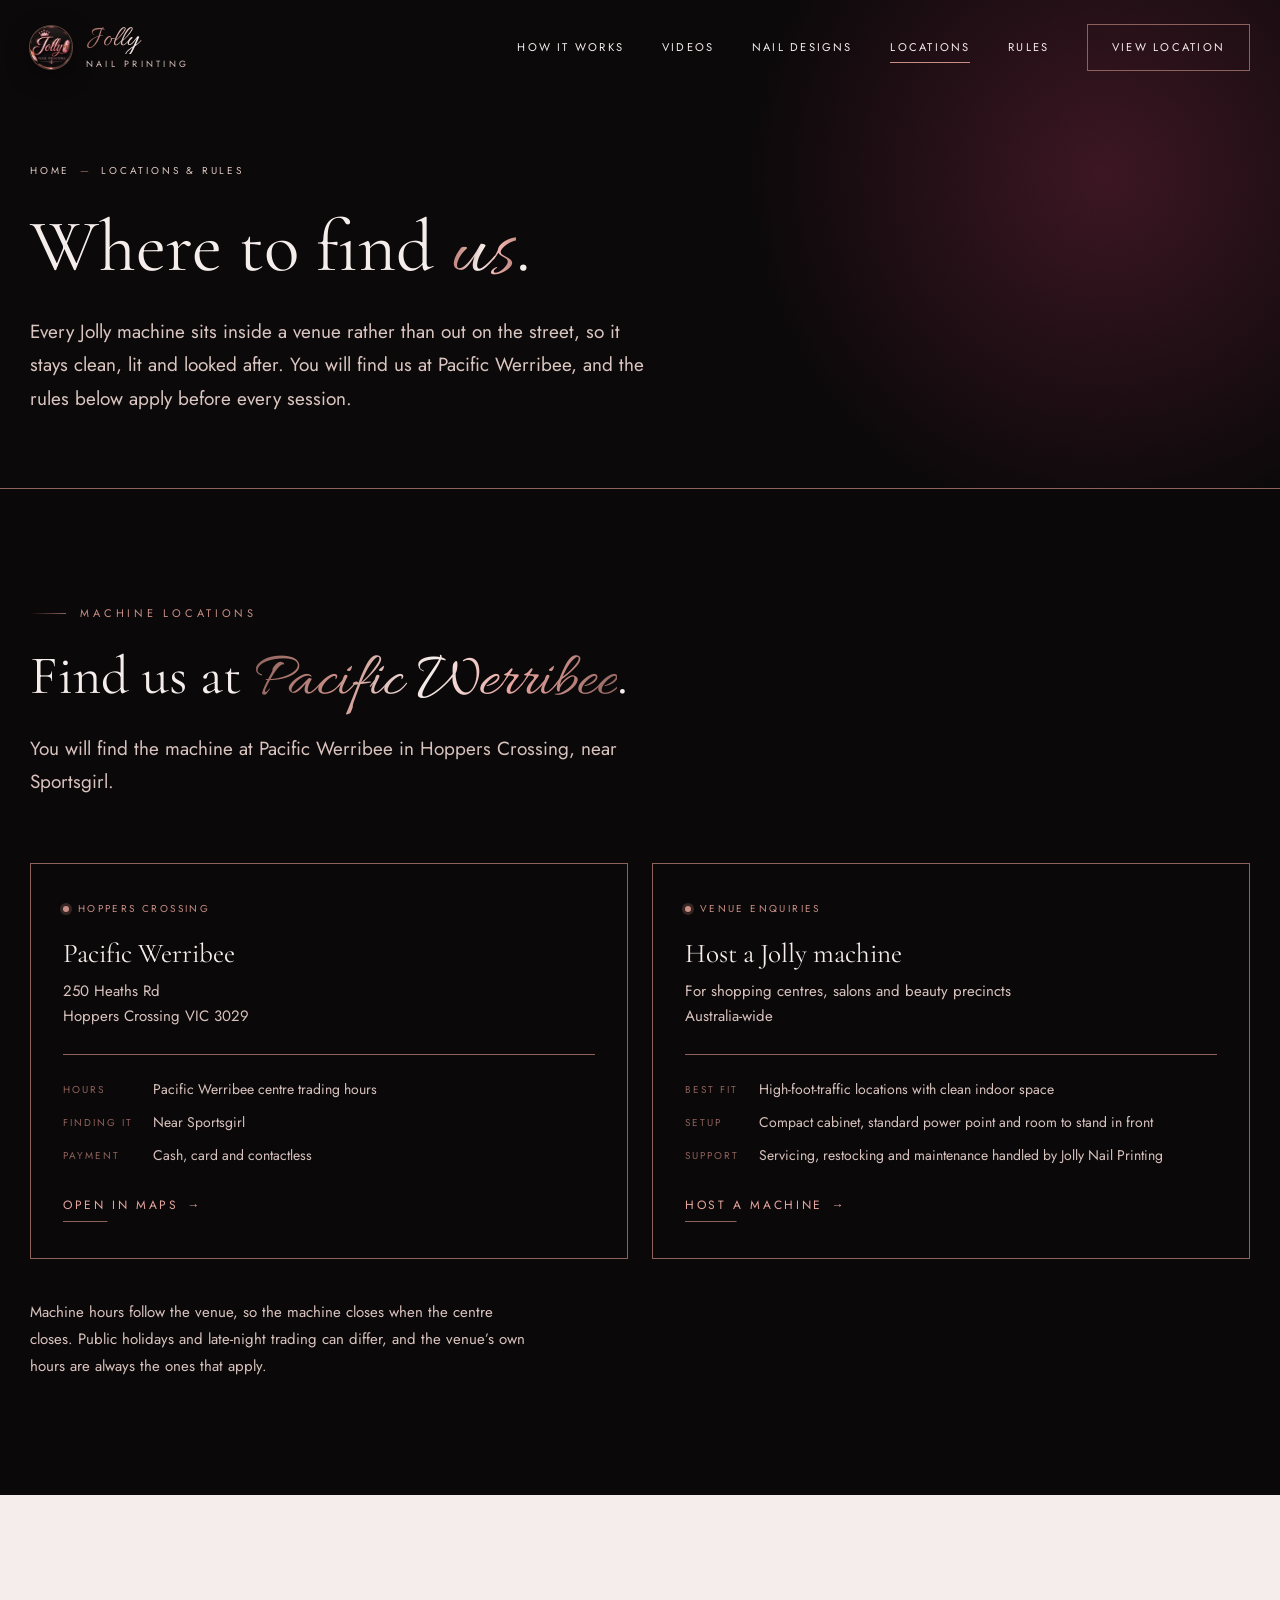
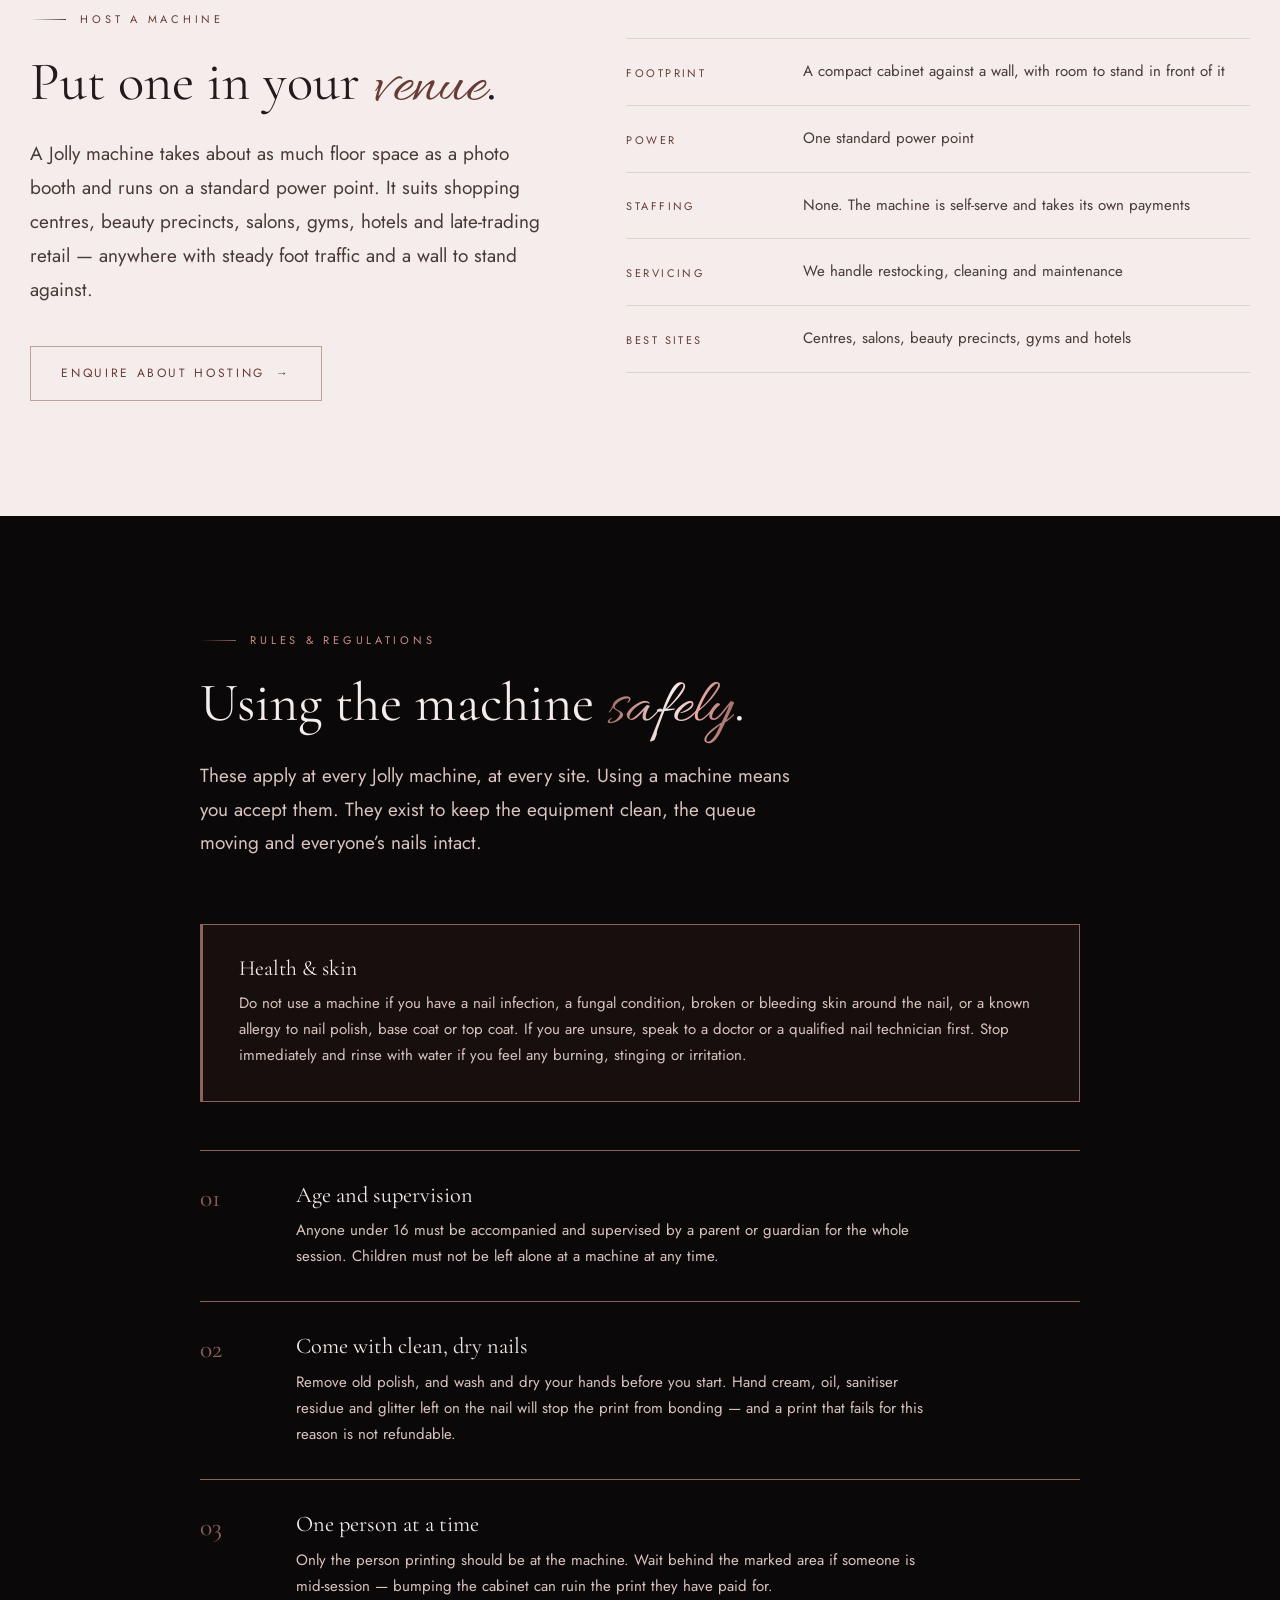
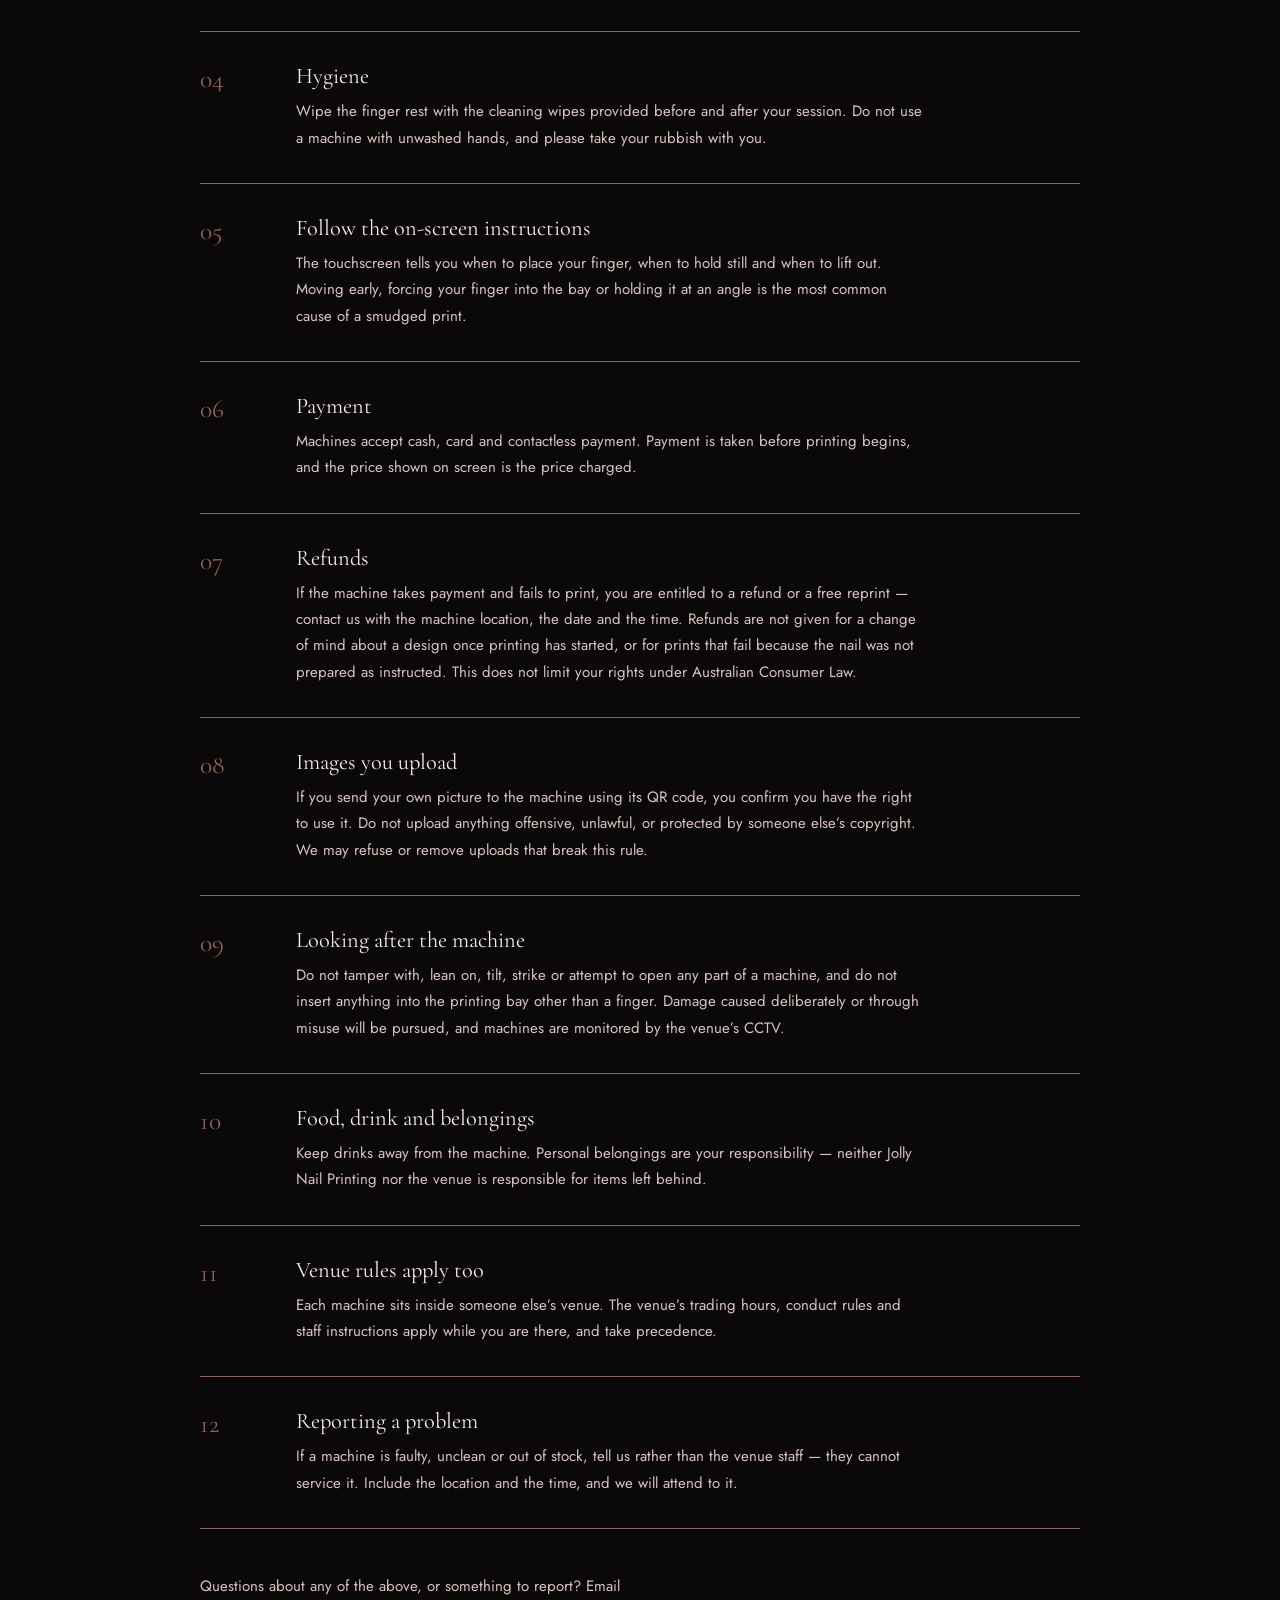
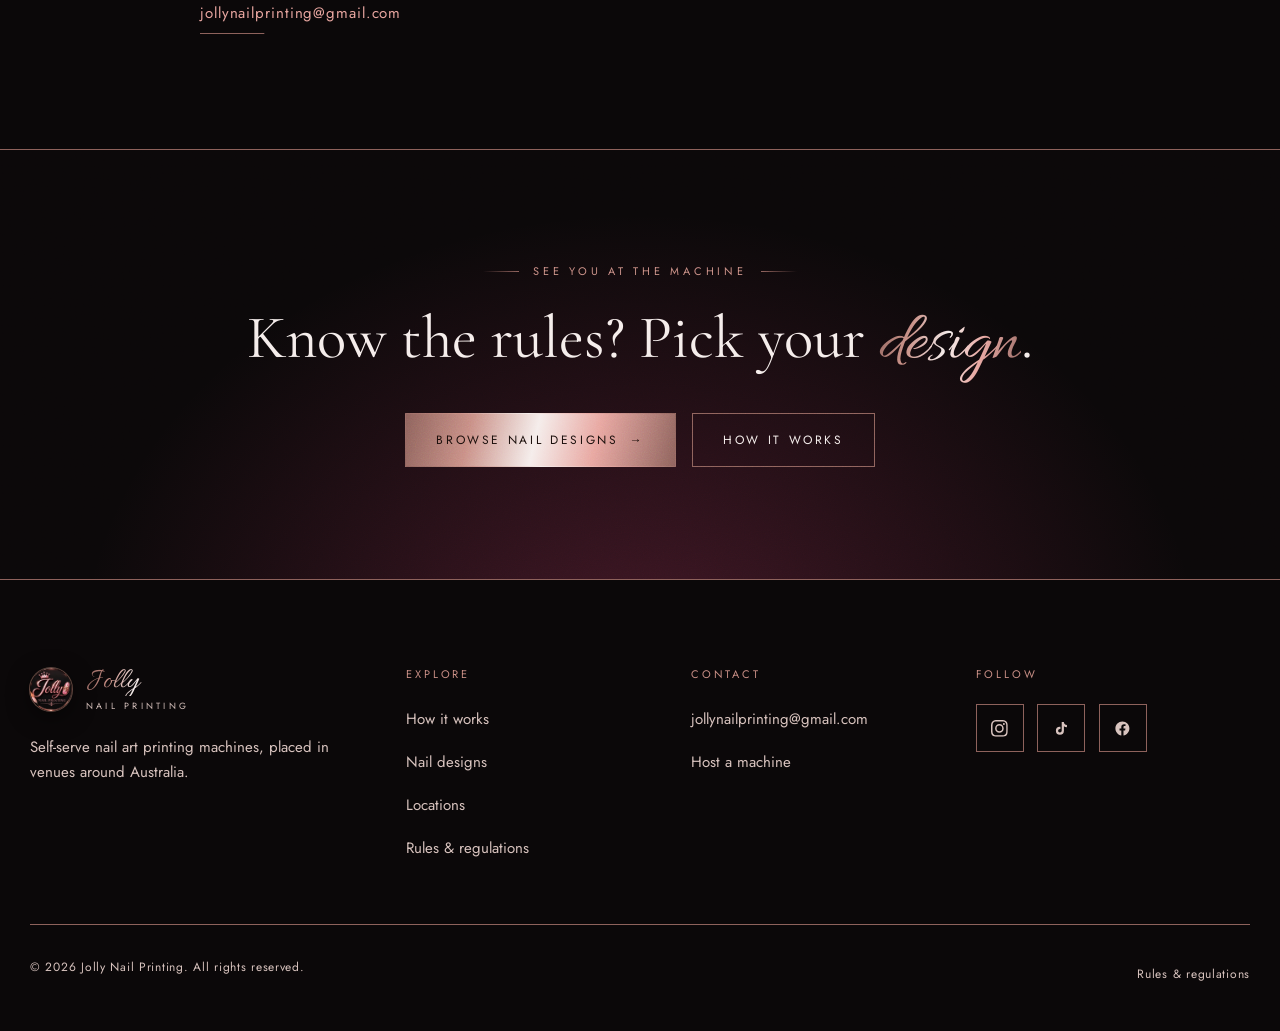
==== commit 0c386512: "Remove coming soon wording from locations Co-Authored-By: Claude Opus 5.5 <noreply@anthropic.com>" ====
--- a/locations.html
+++ b/locations.html
@@ -10,7 +10,7 @@
 <meta property="og:type" content="website">
 <meta property="og:site_name" content="Jolly Nail Printing">
 <meta property="og:title" content="Locations, Rules &amp; Regulations — Jolly Nail Printing">
-<meta property="og:description" content="Follow the first Jolly Nail Printing machine launch, check location updates, and read the rules before your first session.">
+<meta property="og:description" content="Find the Jolly Nail Printing machine at Pacific Werribee, Hoppers Crossing, and read the rules before your first session.">
 <meta property="og:url" content="https://jollynailprinting.com.au/locations">
 <meta property="og:image" content="https://jollynailprinting.com.au/assets/jolly-nail-printing-logo.jpg">
 <meta name="twitter:card" content="summary_large_image">
@@ -54,7 +54,7 @@
       <a href="/nails">Nail Designs</a>
       <a href="/locations" aria-current="page">Locations</a>
       <a href="/locations#rules">Rules</a>
-      <a class="btn" href="#machines"><span>Launch location</span></a>
+      <a class="btn" href="#machines"><span>View location</span></a>
     </nav>
   </div>
 </header>
@@ -66,8 +66,8 @@
       <p class="crumbs" data-reveal><a href="/">Home</a><span>&mdash;</span>Locations &amp; rules</p>
       <h1 data-reveal>Where to find <em>us</em>.</h1>
       <p class="lede" data-reveal>
-        Every Jolly machine will sit inside a venue rather than out on the street, so it stays
-        clean, lit and looked after. Our first machine is coming to Pacific Werribee, and the
+        Every Jolly machine sits inside a venue rather than out on the street, so it stays
+        clean, lit and looked after. You will find us at Pacific Werribee, and the
         rules below apply before every session.
       </p>
     </div>
@@ -78,16 +78,16 @@
     <div class="shell">
       <div class="section__head" data-reveal>
         <p class="eyebrow">Machine locations</p>
-        <h2 class="section__title">Coming soon to <em>Pacific Werribee</em>.</h2>
+        <h2 class="section__title">Find us at <em>Pacific Werribee</em>.</h2>
         <p class="lede">
-          Our first machine is coming to Pacific Werribee in Hoppers Crossing, near Sportsgirl.
+          You will find the machine at Pacific Werribee in Hoppers Crossing, near Sportsgirl.
         </p>
       </div>
 
       <div class="venues" data-reveal-group>
 
         <article class="venue" data-reveal>
-          <span class="venue__status venue__status--soon">Coming soon</span>
+          <span class="venue__status venue__status--soon">Hoppers Crossing</span>
           <h3>Pacific Werribee</h3>
           <address>250 Heaths Rd<br>Hoppers Crossing VIC 3029</address>
           <dl>
@@ -97,20 +97,6 @@
           </dl>
           <a class="link" href="https://www.google.com/maps/search/?api=1&amp;query=Pacific+Werribee+250+Heaths+Rd+Hoppers+Crossing+VIC+3029" target="_blank" rel="noopener">
             <span>Open in maps</span> <span class="btn-arrow" aria-hidden="true">&rarr;</span>
-          </a>
-        </article>
-
-        <article class="venue" data-reveal>
-          <span class="venue__status venue__status--soon">Arriving soon</span>
-          <h3>Machine delivery</h3>
-          <address>Installation details pending<br>Machine expected before launch</address>
-          <dl>
-            <dt>Status</dt><dd>The machine is on the way and media will be updated once it arrives</dd>
-            <dt>Photos</dt><dd>Fresh machine and nail photos can be added as soon as they are available</dd>
-            <dt>Videos</dt><dd>Current preview videos are already live on the home page</dd>
-          </dl>
-          <a class="link" href="/#videos">
-            <span>Watch the videos</span> <span class="btn-arrow" aria-hidden="true">&rarr;</span>
           </a>
         </article>
 
@@ -131,7 +117,7 @@
       </div>
 
       <p class="lede" data-reveal style="margin-top:2.5rem;font-size:.9375rem">
-        Machine hours will follow the confirmed venue, so the machine closes when the centre closes.
+        Machine hours follow the venue, so the machine closes when the centre closes.
         Public holidays and late-night trading can differ, and the venue&rsquo;s own hours are always the
         ones that apply.
       </p>
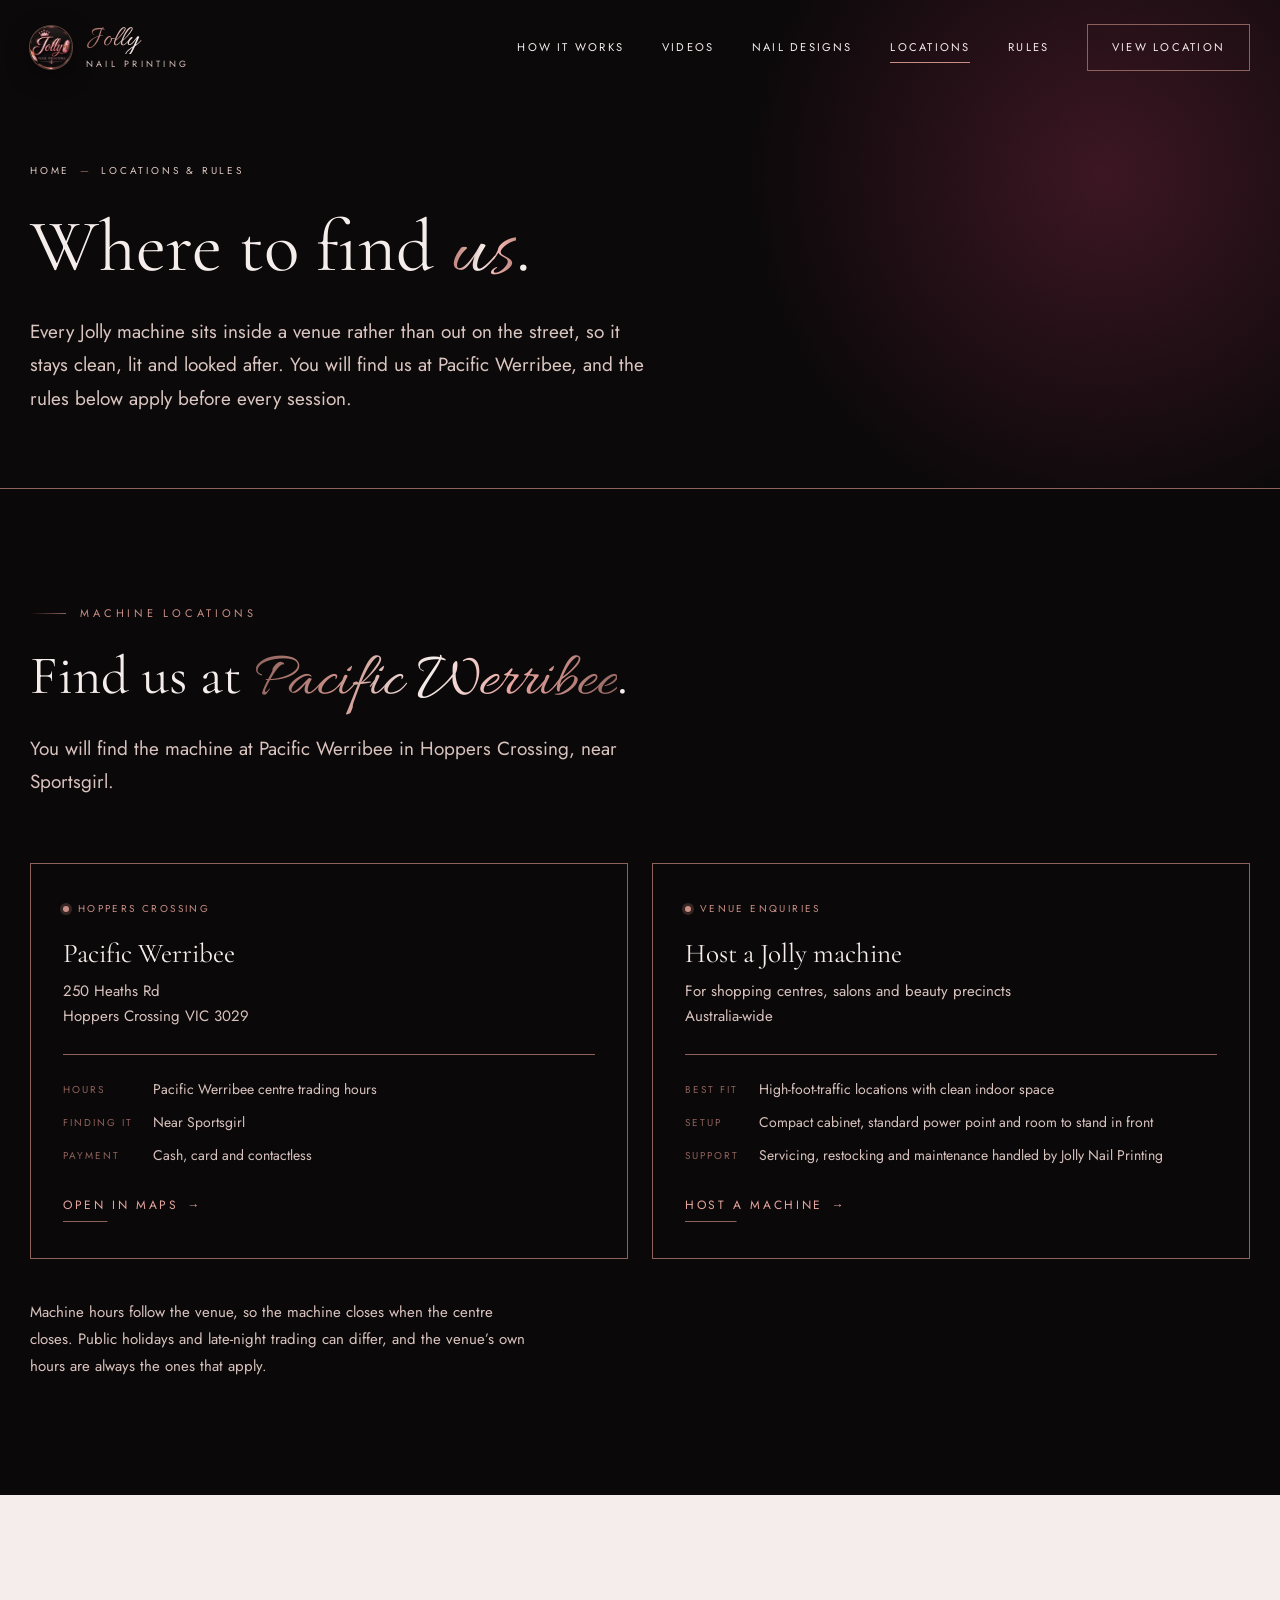
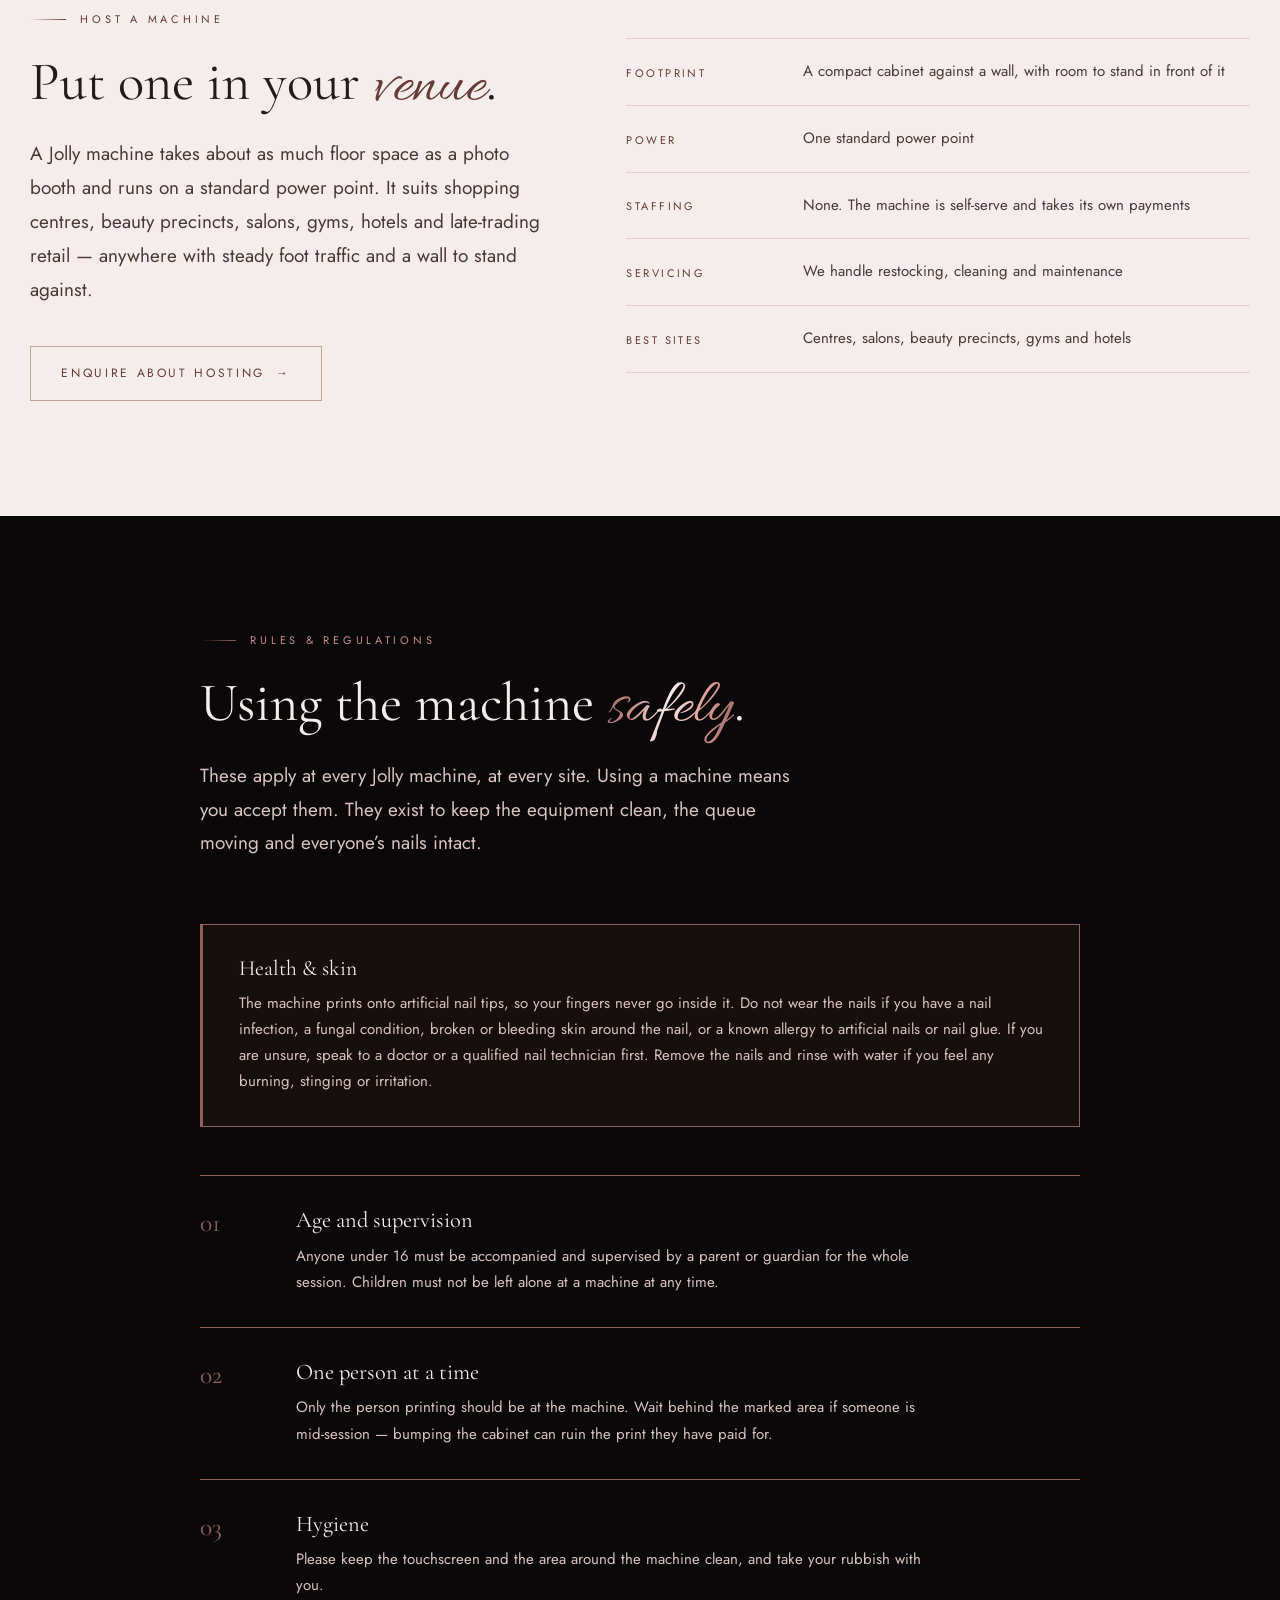
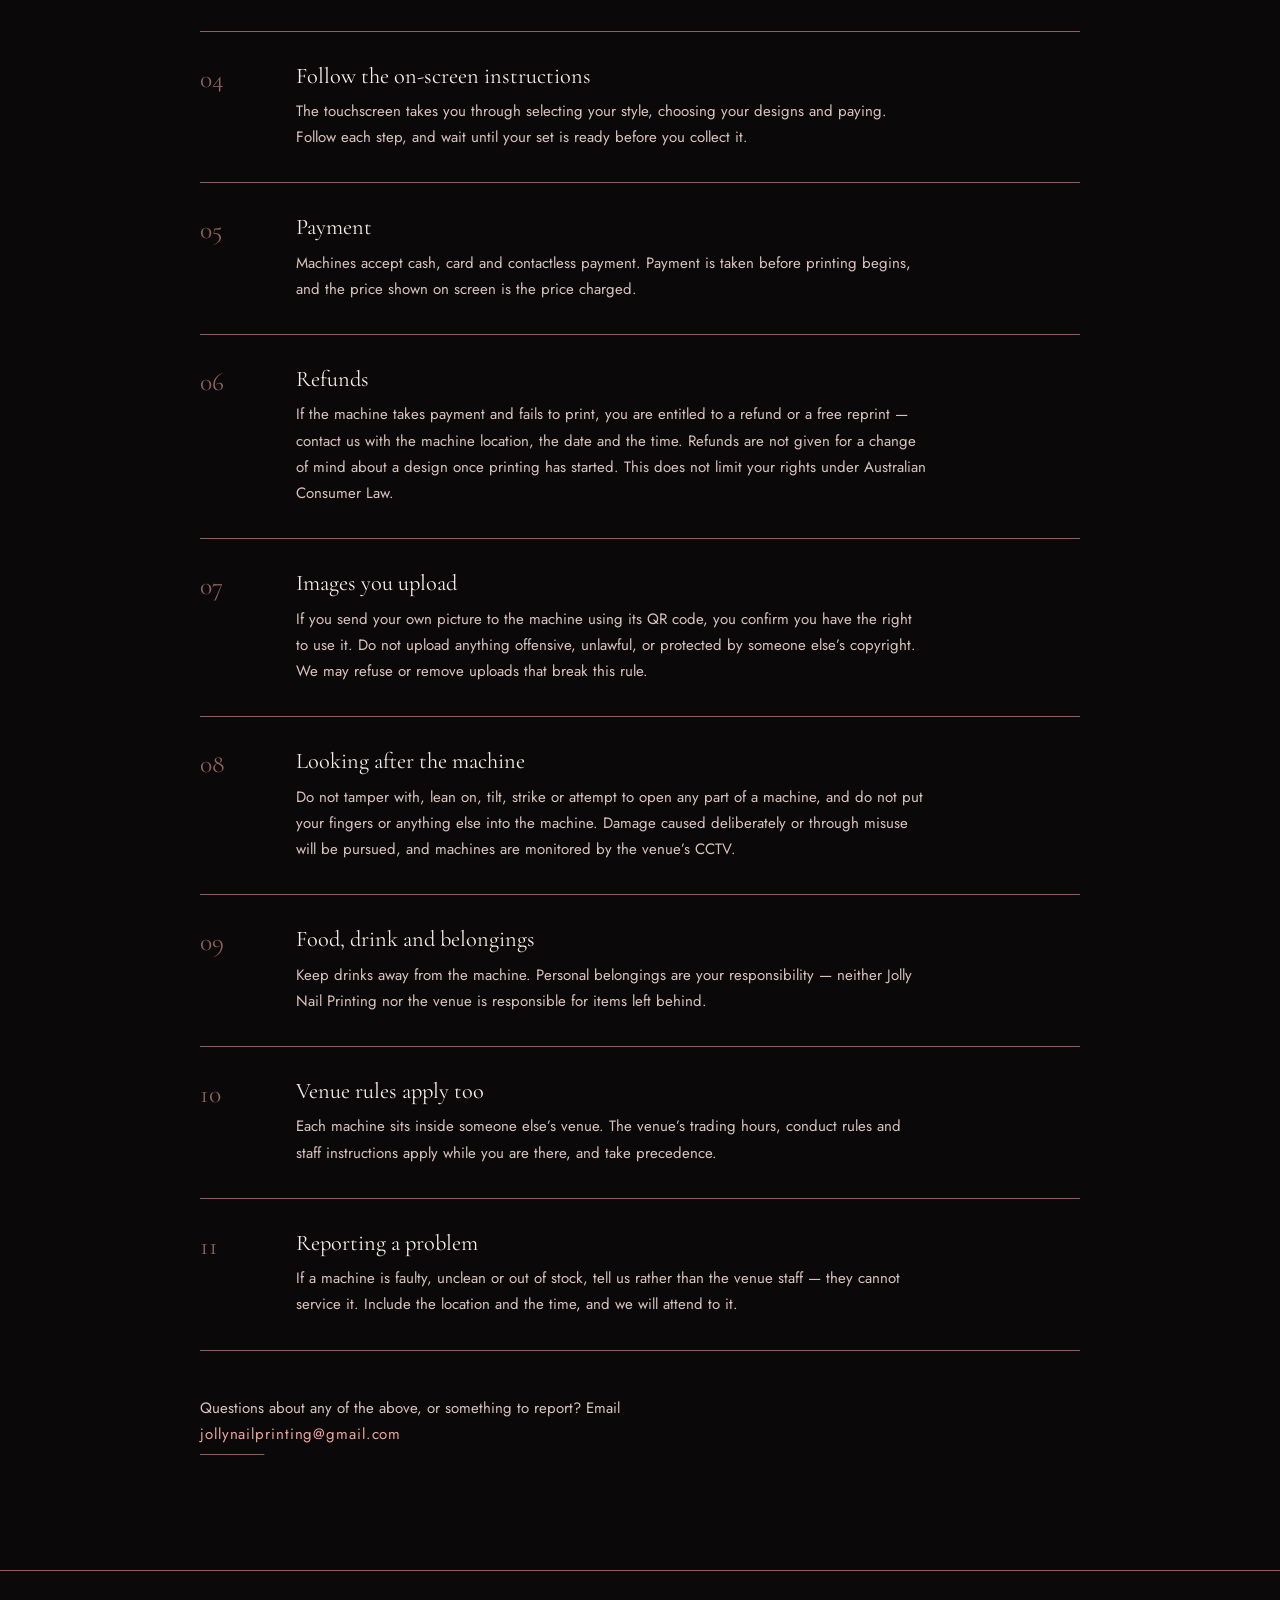
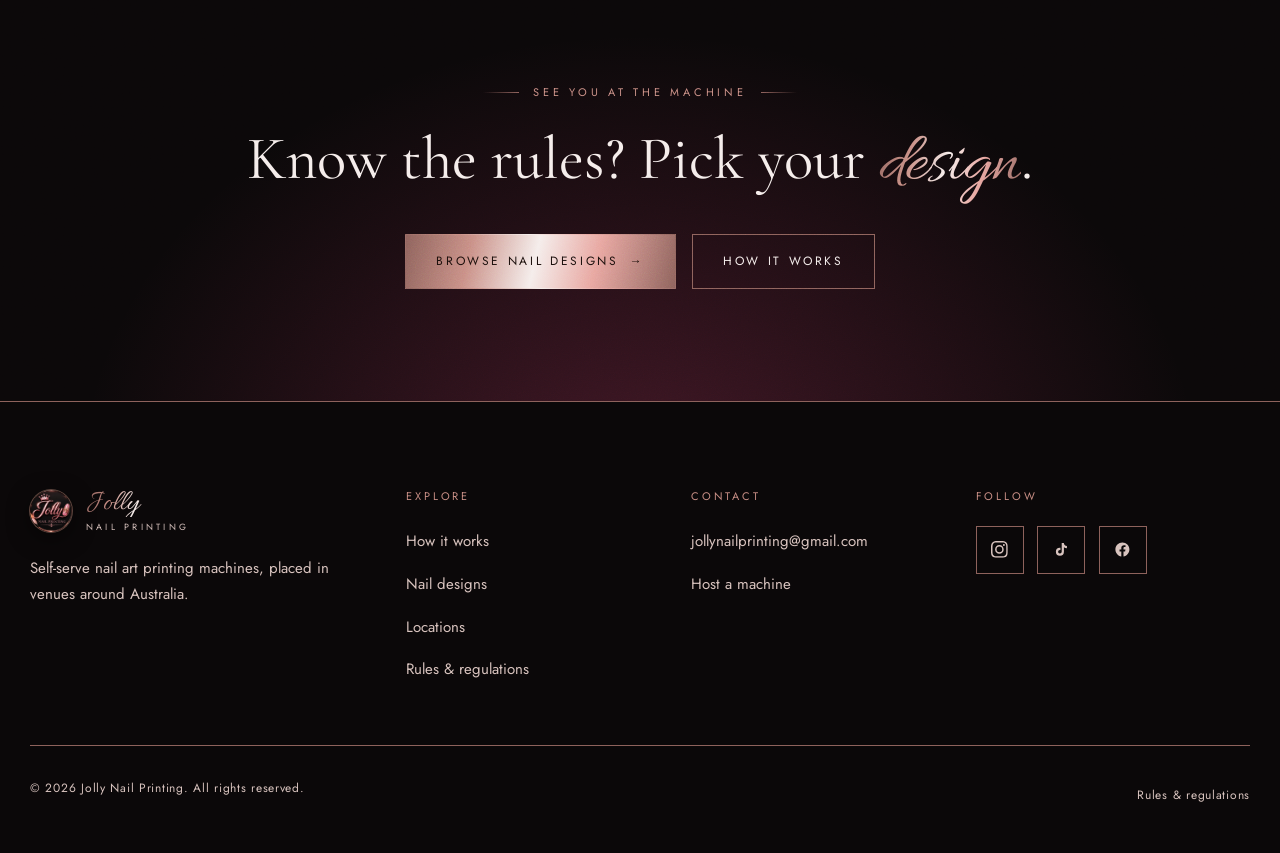
==== commit 23c2009a: "Rewrite how it works around JK's real machine process Three steps (style, design, pay and collect). " ====
--- a/locations.html
+++ b/locations.html
@@ -173,10 +173,11 @@
       <div class="notice" data-reveal style="margin-bottom:3rem">
         <h3>Health &amp; skin</h3>
         <p>
-          Do not use a machine if you have a nail infection, a fungal condition, broken or bleeding
-          skin around the nail, or a known allergy to nail polish, base coat or top coat. If you
-          are unsure, speak to a doctor or a qualified nail technician first. Stop immediately and
-          rinse with water if you feel any burning, stinging or irritation.
+          The machine prints onto artificial nail tips, so your fingers never go inside it. Do not
+          wear the nails if you have a nail infection, a fungal condition, broken or bleeding skin
+          around the nail, or a known allergy to artificial nails or nail glue. If you are unsure,
+          speak to a doctor or a qualified nail technician first. Remove the nails and rinse with
+          water if you feel any burning, stinging or irritation.
         </p>
       </div>
 
@@ -192,16 +193,6 @@
         </li>
         <li data-reveal>
           <div>
-            <h3>Come with clean, dry nails</h3>
-            <p>
-              Remove old polish, and wash and dry your hands before you start. Hand cream, oil,
-              sanitiser residue and glitter left on the nail will stop the print from bonding — and
-              a print that fails for this reason is not refundable.
-            </p>
-          </div>
-        </li>
-        <li data-reveal>
-          <div>
             <h3>One person at a time</h3>
             <p>
               Only the person printing should be at the machine. Wait behind the marked area if
@@ -213,8 +204,8 @@
           <div>
             <h3>Hygiene</h3>
             <p>
-              Wipe the finger rest with the cleaning wipes provided before and after your session.
-              Do not use a machine with unwashed hands, and please take your rubbish with you.
+              Please keep the touchscreen and the area around the machine clean, and take your
+              rubbish with you.
             </p>
           </div>
         </li>
@@ -222,9 +213,8 @@
           <div>
             <h3>Follow the on-screen instructions</h3>
             <p>
-              The touchscreen tells you when to place your finger, when to hold still and when to
-              lift out. Moving early, forcing your finger into the bay or holding it at an angle is
-              the most common cause of a smudged print.
+              The touchscreen takes you through selecting your style, choosing your designs and
+              paying. Follow each step, and wait until your set is ready before you collect it.
             </p>
           </div>
         </li>
@@ -243,9 +233,8 @@
             <p>
               If the machine takes payment and fails to print, you are entitled to a refund or a
               free reprint — contact us with the machine location, the date and the time. Refunds
-              are not given for a change of mind about a design once printing has started, or for
-              prints that fail because the nail was not prepared as instructed. This does not
-              limit your rights under Australian Consumer Law.
+              are not given for a change of mind about a design once printing has started. This
+              does not limit your rights under Australian Consumer Law.
             </p>
           </div>
         </li>
@@ -265,7 +254,7 @@
             <h3>Looking after the machine</h3>
             <p>
               Do not tamper with, lean on, tilt, strike or attempt to open any part of a machine,
-              and do not insert anything into the printing bay other than a finger. Damage caused
+              and do not put your fingers or anything else into the machine. Damage caused
               deliberately or through misuse will be pursued, and machines are monitored by the
               venue&rsquo;s CCTV.
             </p>
--- a/css/style.css
+++ b/css/style.css
@@ -474,7 +474,7 @@
 
 .steps{
   display:grid;
-  grid-template-columns:repeat(4,1fr);
+  grid-template-columns:repeat(3,1fr);
   gap:0;
   counter-reset:step;
 }
@@ -507,13 +507,7 @@
 .section--light .step p{color:var(--muted-on-light);}
 .section--light .step__num{-webkit-text-stroke-color:var(--rose);}
 
-@media (max-width:980px){
-  .steps{grid-template-columns:repeat(2,1fr);}
-  .step{padding-right:1.5rem;}
-  .step:nth-child(odd) + .step{padding-left:1.5rem;}
-  .step:nth-child(odd){padding-left:0;border-left:0;}
-}
-@media (max-width:560px){
+@media (max-width:760px){
   .steps{grid-template-columns:1fr;}
   .step,.step + .step{padding:2.15rem 0;border-left:0;padding-left:0;}
   .step__num{font-size:2.9rem;margin-bottom:.9rem;}
@@ -703,6 +697,7 @@
 }
 /* Free edge at the top, cuticle at the bottom. */
 .nail--almond   {border-radius:50% 50% 40% 40% / 62% 62% 34% 34%;}
+.nail--oval     {border-radius:50% 50% 42% 42% / 48% 48% 34% 34%;}
 /* Tapered shapes are cut with a polygon, with the cuticle end curved by hand
    since border-radius would be clipped away. */
 .nail--coffin   {clip-path:polygon(21% 0,79% 0,100% 80%,94% 93%,76% 100%,24% 100%,6% 93%,0 80%);}
@@ -736,8 +731,10 @@
 
 .shapes{
   display:grid;
-  grid-template-columns:repeat(6,1fr);
+  grid-template-columns:repeat(3,1fr);
   gap:1.5rem;
+  max-width:38rem;
+  margin-inline:auto;
   text-align:center;
 }
 .shapes li{
@@ -755,7 +752,6 @@
 }
 .section--light .shapes span{color:var(--muted-on-light);}
 @media (max-width:820px){.shapes{grid-template-columns:repeat(3,1fr);gap:1rem;}}
-@media (max-width:420px){.shapes{grid-template-columns:repeat(2,1fr);}}
 
 /* ------------------------------------------------------------- locations -- */
 
